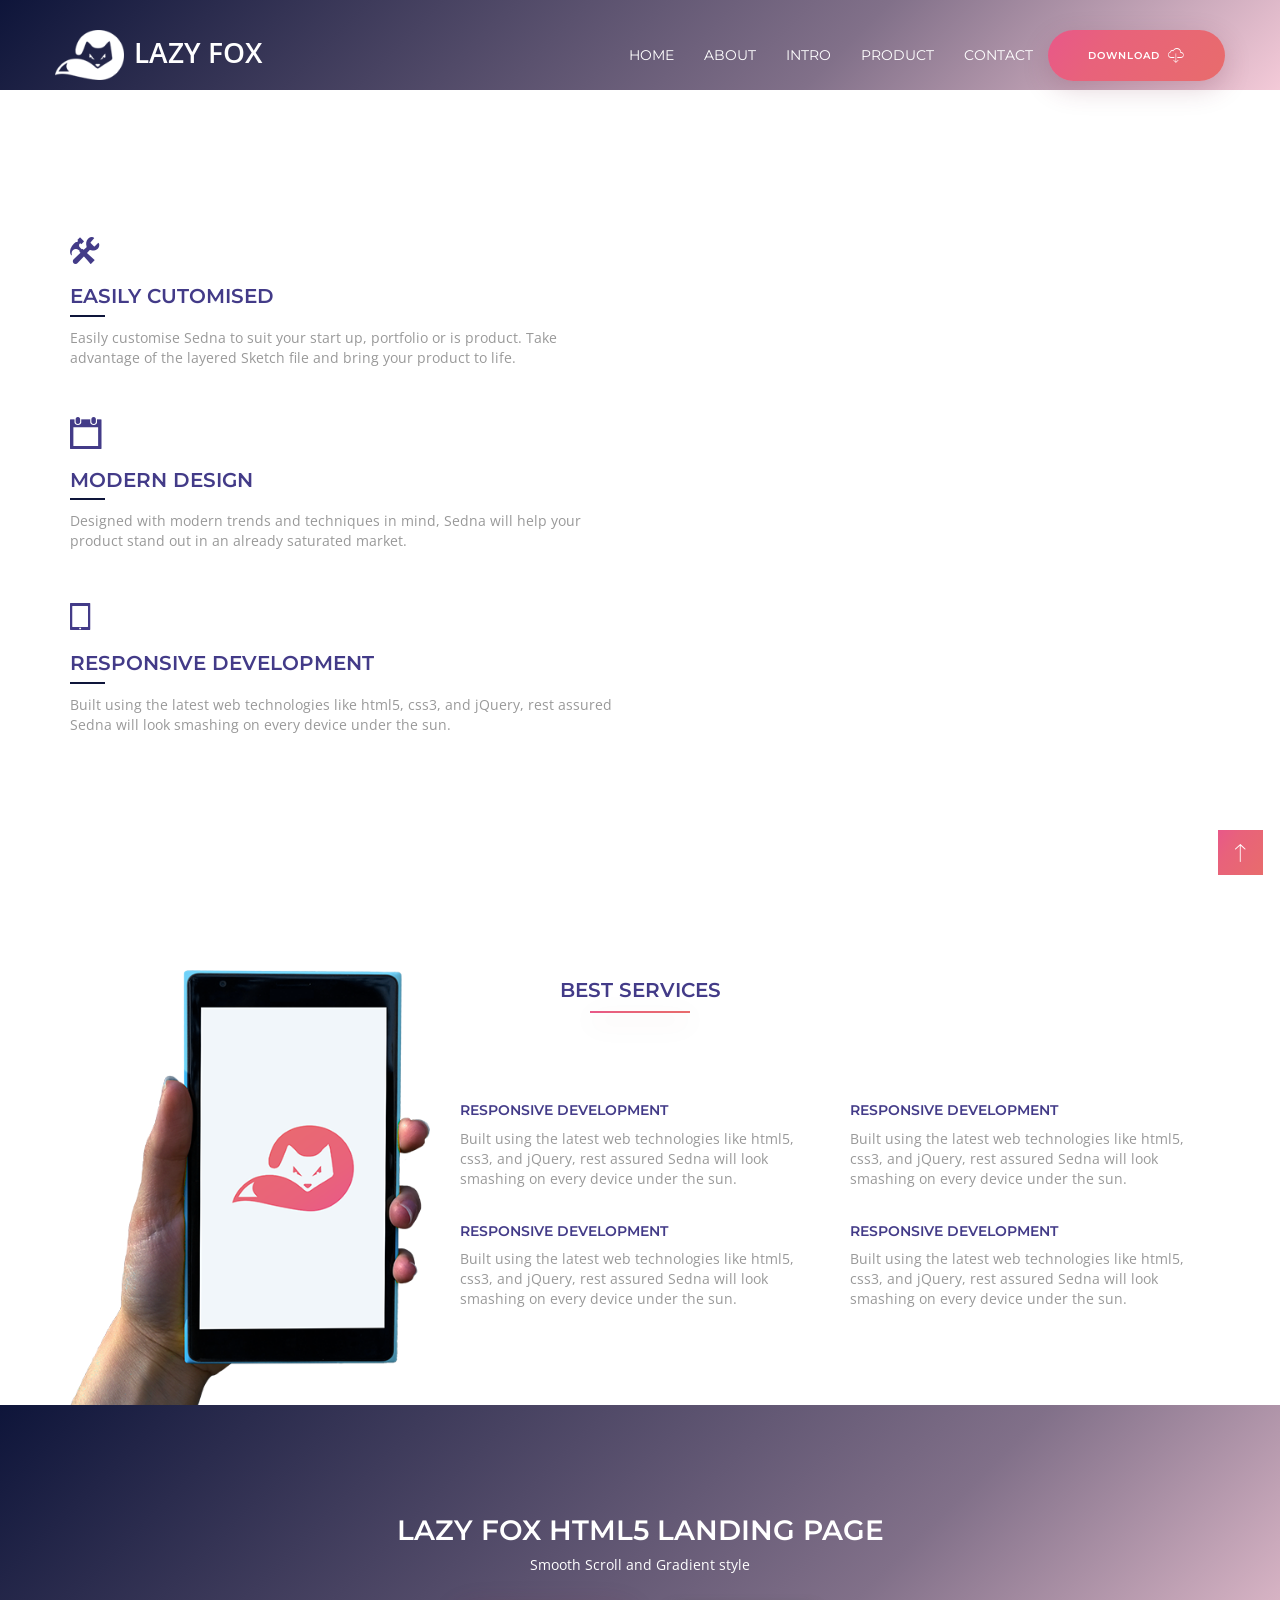
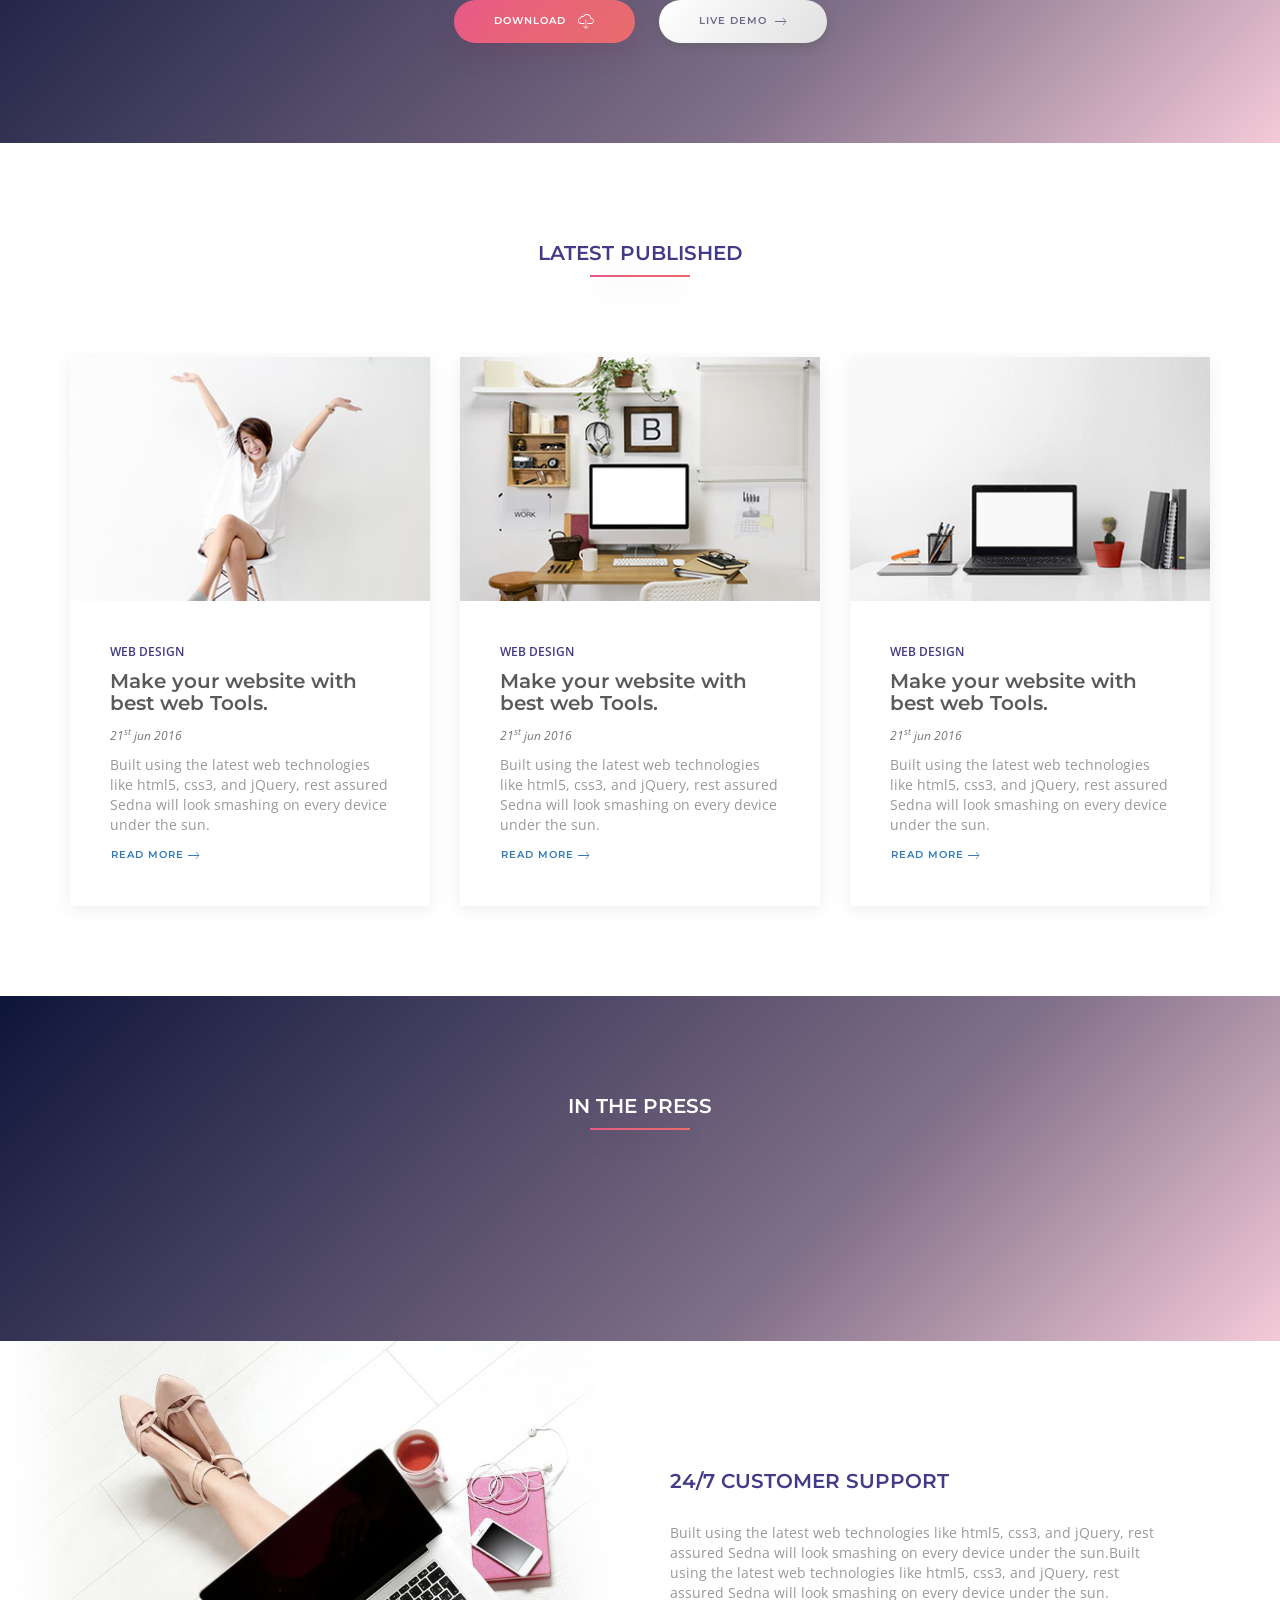
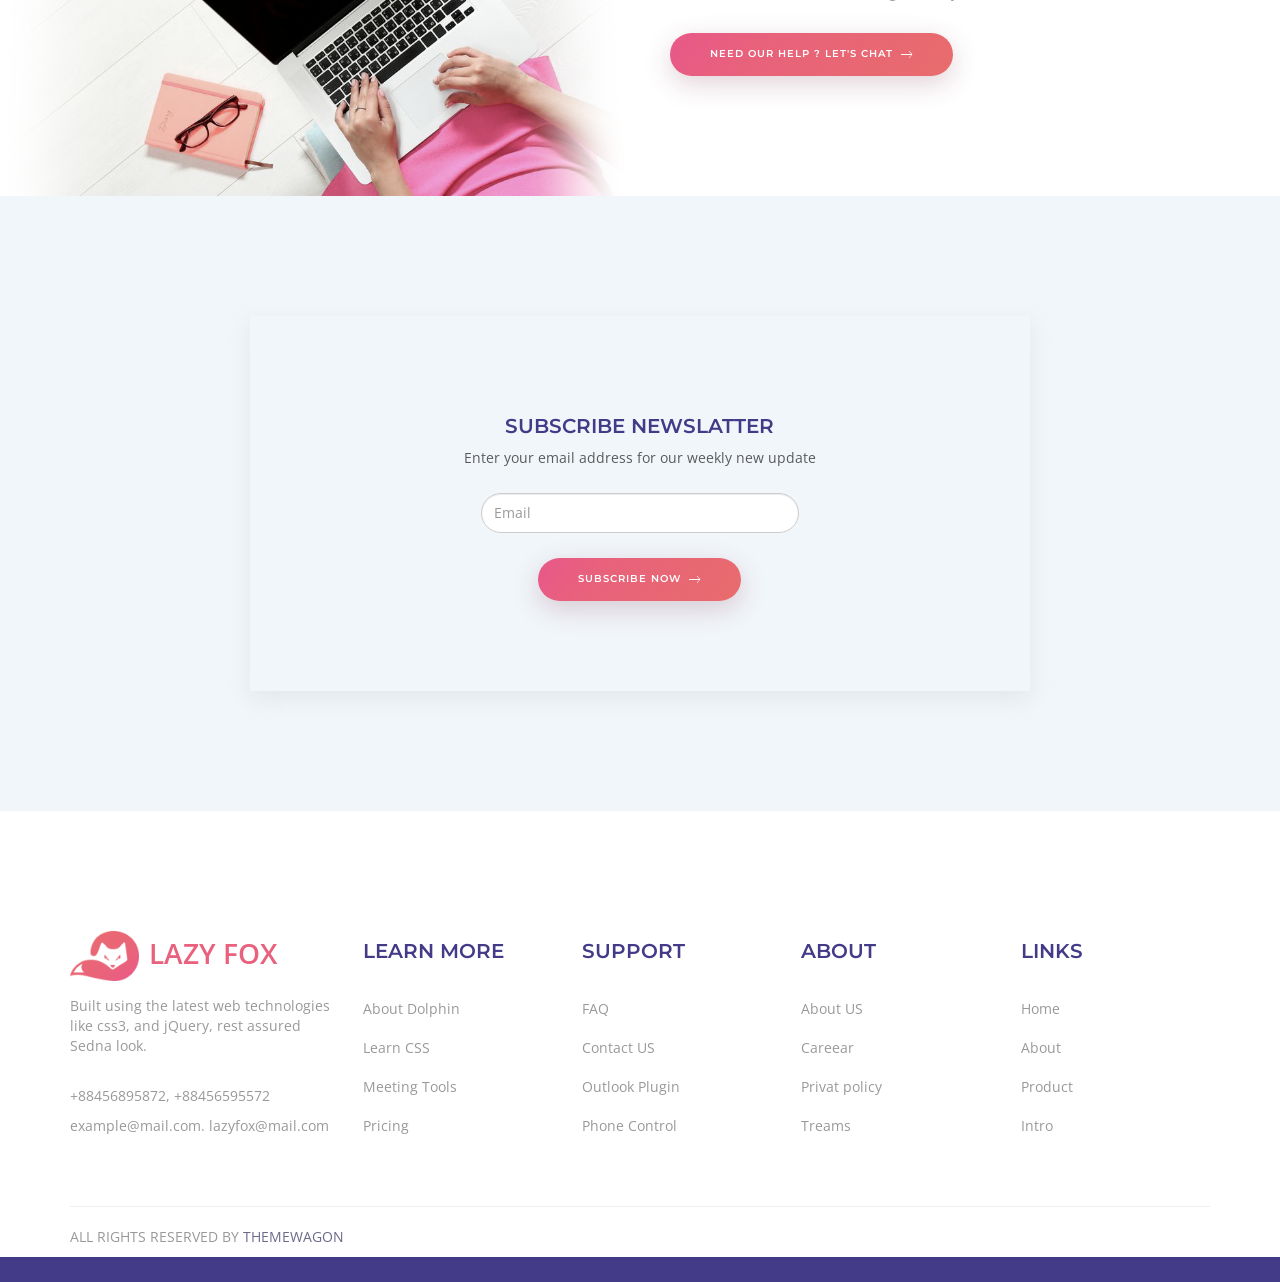
==== index.html @ 84a1b3c7 "Portfolio template updated" ====
<!DOCTYPE html>
<html lang="en">
  <head>
    <!-- Required meta tags always come first -->
    <meta charset="utf-8">
    <meta name="viewport" content="width=device-width, initial-scale=1, shrink-to-fit=no">
    <meta http-equiv="x-ua-compatible" content="ie=edge">

    <!-- Bootstrap CSS -->
    <link rel="stylesheet" href="css/bootstrap.min.css">
    <link href="https://fonts.googleapis.com/css?family=Montserrat:400,700" rel="stylesheet">
    <link href="https://fonts.googleapis.com/css?family=Open+Sans:400,600,700" rel="stylesheet">
    <link rel="stylesheet" href="css/ionicons.min.css">
    <link rel="stylesheet" href="css/owl.carousel.css">
    <link rel="stylesheet" href="css/owl.theme.css">
    <link rel="stylesheet" href="css/style.css">
  </head>
  <body>
    <header id="home" class="gradient-violat">
      <nav class="navbar navbar-default navbar-fixed-top">
        <div class="container">
        <!-- Brand and toggle get grouped for better mobile display -->
          <div class="navbar-header">
            <button type="button" class="navbar-toggle collapsed" data-toggle="collapse" data-target="#bs-example-navbar-collapse-1" aria-expanded="false">
              <span class="sr-only">Toggle navigation</span>
              <span class="icon-bar"></span>
              <span class="icon-bar"></span>
              <span class="icon-bar"></span>
            </button>
            <a class="navbar-brand" href="#"><span class="logo-wraper logo-white">
                <img src="images/Logo.png" alt="">lazy fox
              </span></a>
          </div>

          <!-- Collect the nav links, forms, and other content for toggling -->
          <div class="collapse navbar-collapse" id="bs-example-navbar-collapse-1">
            <ul class="nav navbar-nav  navbar-right">
              <li class="active"><a href="#home">Home <span class="sr-only">(current)</span></a></li>
              <li><a href="#blog-card">About</a></li>
              <li><a href="#introduction">Intro</a></li>
              <li><a href="#feature">Product</a></li>
              <li><a href="#newsletter">Contact</a></li>
              <li><a href="#" class="btn btn-orange border-none btn-rounded-corner btn-navbar">Download<span class="icon-on-button"><i class="ion-ios-cloud-download-outline"></i></span></a></li>
            </ul>
          </div><!-- /.navbar-collapse -->
          <hr class="navbar-divider">
        </div><!-- /.container-fluid -->
      </nav>
    </header>
    <section id="introduction" class="gradient-violat padding-top-90 home-slider">
      <div id="home-slider" class="owl-carousel">
        <div>
          <div class="sliding-card-with-bottom-image text-center padding-top-90">
            <h2 class="cta-heading text-white">Lazy Fox HTML5 Landing page</h2>
            <p class="text-white slider-para">Awesome Stylish Template Powered By THEMEWAGON</p>
            <div class="cta-btn-group">
              <a class="btn btn-orange border-none btn-rounded-corner" href="#">Download <span class="icon-on-button"><i class="ion-ios-cloud-download-outline"></i></span></a>
              <a class="btn-video text-white" href="#"><span class="icon-rounded bordered-ios"><i class="ion-ios-play-outline"></i></span>watch tutorial</a>
            </div>
            <div class="image-container text-center sm-display-none">
              <img class="img-responsive" src="images/mockuo2.png" alt="">
            </div>
          </div>
        </div>
        
        <div>
          <div class="container">
            <div class="row">
              <div class="image-right-slide-bg clearfix" style="background-image:url(images/mockuo.png)">
                <div class="col-md-12">
                  <h2 class="cta-heading text-white">Lazy Fox HTML5 Landing page</h2>
                  <p class="text-white slider-para">Smooth Scroll and Gradient style</p>
                  <div class="cta-btn-group">
                    <a class="btn btn-orange border-none btn-rounded-corner" href="#">Download <span class="icon-on-button"><i class="ion-ios-cloud-download-outline"></i></span></a>
                    <a class="btn btn-white border-none btn-rounded-corner" href="#">Live demo<span class="icon-on-button"><i class="ion-ios-arrow-thin-right"></i></span></a>
                  </div>
                </div>
              </div>
            </div>
          </div>
        </div>
      </div>
    </section>
    <section id="feature" class="padding-top-bottom-120 bg-image-fit-50" style="background:url(images/1_back.png)">
      <div class="container">
        <div class="row">
          <div class="col-md-6">
            <div class="feature-wiget">
              <div class="icon-wraper">
                <i class="ion-settings"></i>
              </div>
              <div class="content">
                <h4 class="bottom-line">Easily Cutomised</h4>
                <p>Easily customise Sedna to suit your start up, portfolio or is product. Take advantage of the layered Sketch file and bring your product to life.</p>
              </div>
            </div>
            <div class="feature-wiget">
              <div class="icon-wraper">
                <i class="ion-calendar"></i>
              </div>
              <div class="content">
                <h4 class="bottom-line">MODERN DESIGN</h4>
                <p>Designed with modern trends and techniques in mind, Sedna will help your product stand out in an already saturated market.</p>
              </div>
            </div>
            <div class="feature-wiget">
              <div class="icon-wraper">
                <i class="ion-ipad"></i>
              </div>
              <div class="content">
                <h4 class="bottom-line">RESPONSIVE DEVELOPMENT</h4>
                <p>Built using the latest web technologies like html5, css3, and jQuery, rest assured Sedna will look smashing on every device under the sun.</p>
              </div>
            </div>
          </div>
        </div>
      </div>
    </section>
    <section id="services" class="padding-top-90">
      <div class="container">
        <div class="row">
          <div class="col-md-4">
            <img class="img-responsive sm-display-none" src="images/hand_phone.png" alt="">
          </div>
          <div class="col-md-8">
            <div class="row">
              <div class="col-md-6">
                <div class="heading-wraper text-center margin-bottom-80">
                  <h4>best services</h4>
                  <hr class="heading-devider gradient-orange">
                </div>
              </div>
            </div>
            <div class="row">
              <div class="col-md-6 col-sm-6">
                <h5 class="service-title">RESPONSIVE DEVELOPMENT</h5>
                <p class="services-content margin-bottom-25">Built using the latest web technologies like html5, css3, and jQuery, rest assured Sedna will look smashing on every device under the sun.</p>
              </div>
              <div class="col-md-6 col-sm-6">
                <h5 class="service-title">RESPONSIVE DEVELOPMENT</h5>
                <p class="services-content margin-bottom-25">Built using the latest web technologies like html5, css3, and jQuery, rest assured Sedna will look smashing on every device under the sun.</p>
              </div>
            </div>
            <div class="row">
              <div class="col-md-6 col-sm-6">
                <h5 class="service-title">RESPONSIVE DEVELOPMENT</h5>
                <p class="services-content margin-bottom-25">Built using the latest web technologies like html5, css3, and jQuery, rest assured Sedna will look smashing on every device under the sun.</p>
              </div>
              <div class="col-md-6 col-sm-6">
                <h5 class="service-title">RESPONSIVE DEVELOPMENT</h5>
                <p class="services-content margin-bottom-25">Built using the latest web technologies like html5, css3, and jQuery, rest assured Sedna will look smashing on every device under the sun.</p>
              </div>
            </div>
          </div>
        </div>
      </div>
    </section>
    <section id="cta" class="gradient-violat cta padding-top-bottom-90">
      <div class="container">
        <div class="row">
          <div class="col-md-12 text-center">
            <h3 class="cta-heading text-white">Lazy Fox HTML5 Landing page</h3>
            <p class="text-white">Smooth Scroll and Gradient style</p>
            <div class="cta-btn-group">
              <a class="btn btn-orange border-none btn-rounded-corner" href="#">Download <span class="icon-on-button"><i class="ion-ios-cloud-download-outline"></i></span></a>
              <a class="btn btn-white gradient-white border-none btn-rounded-corner" href="#">Live demo<span class="icon-on-button"><i class="ion-ios-arrow-thin-right"></i></span></a>
            </div>
          </div>
        </div>
      </div>
    </section>
    <section id="blog-card" class="padding-top-bottom-90">
      <div class="container">
        <div class="heading-wraper text-center margin-bottom-80">
          <h4>latest published</h4>
          <hr class="heading-devider gradient-orange">
        </div>
        <div class="row">
          <div class="col-md-4">
            <div class="card">
              <img class="card-img-top img-responsive max-width-100" src="images/b1.png" alt="Card image cap">
              <div class="card-block">
                <p class="card-text"><small class="text-muted blog-category">web design</small></p>
                <h4 class="card-title">Make your website with best web Tools.</h4>
                <p class="card-text"><small class="text-muted italic">21<sup>st</sup> jun 2016</small></p>
                <p class="card-text">Built using the latest web technologies like html5, css3, and jQuery, rest assured Sedna will look smashing on every device under the sun.</p>
                <a href="" class="btn btn-link">read more <span><i class="ion-ios-arrow-thin-right"></i></span> </a>
              </div>
            </div>
          </div>
          <div class="col-md-4">
            <div class="card">
              <img class="card-img-top img-responsive max-width-100" src="images/b2.png" alt="Card image cap">
              <div class="card-block">
                <p class="card-text"><small class="text-muted blog-category">web design</small></p>
                <h4 class="card-title">Make your website with best web Tools.</h4>
                <p class="card-text"><small class="text-muted italic">21<sup>st</sup> jun 2016</small></p>
                <p class="card-text">Built using the latest web technologies like html5, css3, and jQuery, rest assured Sedna will look smashing on every device under the sun.</p>
                <a href="" class="btn btn-link">read more <span><i class="ion-ios-arrow-thin-right"></i></span> </a>
              </div>
            </div>
          </div>
          <div class="col-md-4">
            <div class="card">
              <img class="card-img-top img-responsive max-width-100" src="images/b3.png" alt="Card image cap">
              <div class="card-block">
                <p class="card-text"><small class="text-muted blog-category">web design</small></p>
                <h4 class="card-title">Make your website with best web Tools.</h4>
                <p class="card-text"><small class="text-muted italic">21<sup>st</sup> jun 2016</small></p>
                <p class="card-text">Built using the latest web technologies like html5, css3, and jQuery, rest assured Sedna will look smashing on every device under the sun.</p>
                <a href="" class="btn btn-link">read more <span><i class="ion-ios-arrow-thin-right"></i></span> </a>
              </div>
            </div>
          </div>

        </div>
      </div>
    </section> 
    <section id="testimonial" class="testimonial-section padding-top-bottom-90 gradient-violat">
      <div class="container">
        <div class="heading-wraper text-center">
          <h4 class="text-white">in the press</h4>
          <hr class="heading-devider gradient-orange">
        </div>
        <div class="row">
          <div class="col-md-8 col-md-offset-2">
            <div id="testimonial-carousel" class="owl-carousel">
              <div>
                <div class="testimonial-container">
                  <div class="client-details text-center">
                    <img src="images/t-1.png" alt="">
                    <h5 class="client-name">Arix Wonder</h5>
                    <p class="client-designation">CEO Of LVATO</p>
                    <ul class="social-list">
                      <li><a href=""><i class="ion-social-linkedin"></i></a></li>
                      <li><a href=""><i class="ion-social-pinterest"></i></a></li>
                      <li><a href=""><i class="ion-social-googleplus"></i></a></li>
                    </ul>
                  </div>
                  <div class="testimonial-content">
                    <p><i class="ion-quote"></i></p>
                    <p class="testimonial-speech">Built using the latest web technologies like html5, css3, and jQuery, rest assured Sedna will look smashing on every device under the sun.Built using the latest web technologies like html5, css3, and jQuery.</p>
                  </div>
                </div>
              </div>
              <div>
                <div class="testimonial-container">
                  <div class="client-details text-center">
                    <img src="images/t-1.png" alt="">
                    <h5 class="client-name">Arix Wonder</h5>
                    <p class="client-designation">CEO Of LVATO</p>
                    <ul class="social-list">
                      <li><a href=""><i class="ion-social-linkedin"></i></a></li>
                      <li><a href=""><i class="ion-social-pinterest"></i></a></li>
                      <li><a href=""><i class="ion-social-googleplus"></i></a></li>
                    </ul>
                  </div>
                  <div class="testimonial-content">
                    <p><i class="ion-quote"></i></p>
                    <p class="testimonial-speech">Built using the latest web technologies like html5, css3, and jQuery, rest assured Sedna will look smashing on every device under the sun.Built using the latest web technologies like html5, css3, and jQuery.</p>
                  </div>
                </div>
              </div>
              <div>
                <div class="testimonial-container">
                  <div class="client-details text-center">
                    <img src="images/t-1.png" alt="">
                    <h5 class="client-name">Arix Wonder</h5>
                    <p class="client-designation">CEO Of LVATO</p>
                    <ul class="social-list">
                      <li><a href=""><i class="ion-social-linkedin"></i></a></li>
                      <li><a href=""><i class="ion-social-pinterest"></i></a></li>
                      <li><a href=""><i class="ion-social-googleplus"></i></a></li>
                    </ul>
                  </div>
                  <div class="testimonial-content">
                    <p><i class="ion-quote"></i></p>
                    <p class="testimonial-speech">Built using the latest web technologies like html5, css3, and jQuery, rest assured Sedna will look smashing on every device under the sun.Built using the latest web technologies like html5, css3, and jQuery.</p>
                  </div>
                </div>
              </div>
            </div>              
          </div>
        </div>
      </div>
    </section>
    <section id="customer-support" class="overflow-x-hidden">
      <div class="row">
        <div class="col-md-6">
          <div class="image-wraper">
            <img class="img-responsive" src="images/support.png" alt="">
          </div>
        </div>
        <div class="col-md-5">
          <div class="customer-support-content padding-top-bottom-120 sm-padding-top-bottom-50-75">
            <h4>24/7 Customer Support</h4>
            <p class="margin-top-bottom-30">Built using the latest web technologies like html5, css3, and jQuery, rest assured Sedna will look smashing on every device under the sun.Built using the latest web technologies like html5, css3, and jQuery, rest assured Sedna will look smashing on every device under the sun.</p>
            <a class="btn btn-orange border-none btn-rounded-corner" href="#">need our help ? let's chat<span class="icon-on-button"><i class="ion-ios-arrow-thin-right"></i></span></a>
          </div>
        </div>
      </div>
    </section>
    <section id="newsletter" class="padding-top-bottom-120 newsletter">
      <div class="container">
        <div class="row">
          <div class="col-md-8 sunscription-wraper-outer col-md-offset-2 bg-fit" style="background:url(images/newsletter.png)">
            <div class="row">
              <div class="col-md-8 col-md-offset-2 padding-top-bottom-90">
                <div class="subscription-wraper text-center">
                  <h4 class="text-upper">Subscribe newslatter</h4>
                  <p>Enter your email address for our weekly new update</p>
                  <form class="subscription-form">
                    <div class="form-group">
                      <input type="email" class="form-control" id="exampleInputEmail1" placeholder="Email">
                    </div>
                    <a class="btn btn-orange border-none btn-rounded-corner" href="#">Subscribe  now<span class="icon-on-button"><i class="ion-ios-arrow-thin-right"></i></span></a>
                  </form>
                </div>
              </div>
            </div>
          </div>
        </div>
      </div>
    </section>
    <footer class="padding-top-120">
      <div class="container">
        <div class="row">
          <div class="col-md-3">
            <div class="footer-left-content">
              <div class="logo-colored">
                <img src="images/Logo_color.png" alt="">lazy fox
              </div>
              <div class="content">
                <p class="margin-bottom-30 margin-top-30">Built using the latest web technologies like css3, and jQuery, rest assured Sedna look.</p>
                <p>+88456895872, +88456595572</p>
                <p>example@mail.com. lazyfox@mail.com</p>
              </div>
            </div>
          </div>
          <div class="col-md-9">
            <div class="row">
              <div class="col-md-3 col-sm-6">
                <div class="footer-list-wiget">
                  <h4>learn more</h4>
                  <div class="list-group">
                    <a href="#" class="list-group-item">About Dolphin</a>
                    <a href="#" class="list-group-item">Learn CSS</a>
                    <a href="#" class="list-group-item">Meeting Tools</a>
                    <a href="#" class="list-group-item">Pricing</a>
                  </div>
                </div>
              </div>
              <div class="col-md-3 col-sm-6">
                <div class="footer-list-wiget">
                  <h4>Support</h4>
                  <div class="list-group">
                    <a href="#" class="list-group-item">FAQ</a>
                    <a href="#" class="list-group-item">Contact US</a>
                    <a href="#" class="list-group-item">Outlook Plugin</a>
                    <a href="#" class="list-group-item">Phone Control</a>
                  </div>
                </div>
              </div>
              <div class="col-md-3 col-sm-6">
                <div class="footer-list-wiget">
                  <h4>About</h4>
                  <div class="list-group">
                    <a href="#" class="list-group-item">About US</a>
                    <a href="#" class="list-group-item">Careear</a>
                    <a href="#" class="list-group-item">Privat policy</a>
                    <a href="#" class="list-group-item">Treams</a>
                  </div>
                </div>
              </div>
              <div class="col-md-3 col-sm-6">
                <div class="footer-list-wiget">
                  <h4>Links</h4>
                  <div class="list-group">
                    <a href="#" class="list-group-item">Home</a>
                    <a href="#" class="list-group-item">About</a>
                    <a href="#" class="list-group-item">Product</a>
                    <a href="#" class="list-group-item">Intro</a>
                  </div>
                </div>
              </div>
              </div>
            </div>
          </div>
          <hr class="footer-divider">
          <div class="copyright-cta">
            <p class="text-uppercase">All rights Reserved By <a href="https://themewagon.com/"><span class="span text-violat ">Themewagon</span></a></p>
          </div>
        </div>
      </div>
      <div class="footer-end-line"></div>
    </footer>
    <div id="scroll-top-div" class="scroll-top-div">
      <div class="scroll-top-icon-container">
        <i class="ion-ios-arrow-thin-up"></i>
      </div>
    </div>
    <!-- jQuery first, then Tether, then Bootstrap JS. -->
    <script src="js/jquery.min.js"></script>
    <script src="js/bootstrap.min.js"></script>
    <script src="js/owl.carousel.min.js"></script>
    <script src="js/script.js"></script>
  </body>
</html>
---- css/style.css ----
/****************************************TYPOGRAPHY ***************************************************/
body{
	font-family: 'Open Sans', sans-serif;
	font-size: 14px;
	color: #999999;
}
h1,h2,h3,h4,h5,h6{
	font-family: 'Montserrat', sans-serif;
	color: #433b88;
	font-weight: 600;
	text-transform: uppercase;
}
h1{
	font-size: 3.998em;
}
h2{
	font-size: 2.827em;
}
h3{
	font-size: 1.999em;
}
h4{
	font-size: 1.414em;
}
p{
	font-size: 1em;
	color: #999999;

}

.btn{
	font-family: 'Montserrat', sans-serif;
	font-size: 0.707em;
	text-transform: uppercase;
	font-weight: 600;
	padding:12px 40px;
	box-shadow: 0px 4px 10px 0px rgba(91, 91, 91, 0.45);
	line-height: 1;
	transition: all .5s ease;
	letter-spacing: 1px;
}

.btn-link{
	padding:0;
	box-shadow: none;
}
.icon-on-button{
	margin-left: 8px;
}
.icon-on-button i{
	font-size: 18px;
	vertical-align: middle;
}
.navbar{
	background-color: transparent !important;
	border-color: transparent !important;
	border:0px;
	padding-top: 30px;
	transition: all .5s ease;
}
.navbar-brand{
	padding: 0;
}
.navbar-brand img{
	max-height: 50px;
}
.navbar-default .navbar-nav>li>a {
    font-family: 'Montserrat', sans-serif;
    color: #fff;
    text-transform: uppercase;
}
.navbar-default .navbar-nav>li>a, .navbar-default .navbar-nav>li>a:focus, .navbar-default .navbar-nav>li>a:hover {
    color: #fff;
    background-color: transparent;
}
.navbar-default .navbar-nav>li>a:hover{
	color: #e86c6c;
}
.navbar-nav>li>a.btn-navbar:hover{
	color: #fff;
}
.navbar-default .navbar-nav>.active>a, .navbar-default .navbar-nav>.active>a:focus, .navbar-default .navbar-nav>.active>a:hover {
    color: #fff;
    background-color: transparent;
}
.navbar-nav>li>a.btn-navbar{
	padding-left: 40px;
	padding-right: 40px;
}
.navbar-divider{
	width:100%;
	height: 1px;
	border:0px;
	background-color: rgba(255,255,255,0.1);
	transition: all .5s ease;
}
.colored-nav {
    padding-top: 15px;
    padding-bottom: 15px;
}
.colored-nav .navbar-divider{
	display: none;
}
.cta{
	color: #fff;
}
.cta-btn-group{
	margin-top: 15px;
}
.cta-btn-group .btn{
	margin: 10px;
}
.btn-orange.focus, .btn-orange:focus,.btn-orange.active, .btn-orange:active {
    color: #fff;
    background-color: #286090;
    border-color: #122b40;
}
.btn-white.focus, .btn-white:focus,.btn-white.active, .btn-white:active {
    color: #fff;
    background-color: #286090;
    border-color: #122b40;
}
.btn-violat.focus, .btn-violat:focus,.btn-violat.active, .btn-violat:active {
    color: #fff;
    background-color: #286090;
    border-color: #122b40;
}
/*******************************************HEADER***************************************************/
header{
	background-color: #b7b7b7;
	position: relative;
	display: block;
}
/*******************************************SLIDER HOME***************************************************/
.sliding-card-with-bottom-image .image-container img{
	position: relative;
    margin: 0 auto;
    padding-top: 90px;
}
.image-right-slide-bg{
	background-repeat: no-repeat !important;
    background-position-x: 100%!important;
    background-size: auto 100%!important;
    padding: 18rem 0;
}
.slider-para{
	font-size: 1.414em;
	font-family: 'Montserrat', sans-serif;
}
/*******************************************SLIDER***************************************************/
.slider-content-wraper{
	padding-top: 150px;
	padding-bottom: 150px;
	text-align: center;
	color: #fff;
}

/*******************************************FEATURE**************************************************/
/*.feature{
	position: relative;
	overflow:hidden;
}
.feature-right-image{
	position: absolute;
	width: 100%;
	height: 100%;
}*/
.feature-wiget{
	padding-top: 15px;
	padding-bottom: 15px;
}
.feature-wiget h4, .feature-wiget i{
	color: #433b88;
}
.feature-wiget i{
	font-size: 36px;
}
.feature-wiget h4{
	text-transform: uppercase;
}
.bottom-line{
	position: relative;
	margin-bottom: 20px;
}

.bottom-line:after{
	content: '';
	position: absolute;
	top: 100%;
	width: 35px;
	height: 2px;
	background-color: #0e153a;
	left: 0;
	margin-top: 7px;
	margin-bottom: 5px;
}
/*******************************************CARD*****************************************************/
.card{
	box-shadow: 0px 4px 15px 0px rgba(191, 195, 198, 0.29);
}
.card-title{
	color: #5a5a5a;
	text-transform: initial;
}
.card-block{
	padding:4rem;
}
/*******************************************TESTIMONIAL**********************************************/
.heading-wraper{
	margin-bottom: 120px;
}
.heading-wraper h3{
	color: #fff;
	text-transform: uppercase;
}
.heading-wraper .heading-devider{
	margin:0 auto;
	width: 100px;
	height: 2px;
	border:0px;
}
.testimonial-container{
	background-color: #fff;
	box-shadow: 0px 8px 21px 0px rgba(26, 31, 66, 0.29);
}
.testimonial-content{
	padding: 2rem 8rem;
    position: relative;
    top: -45px;
    color: #5a5a5a;
    font-weight: 600;
}
.testimonial-speech{
	font-size: 16px;
	text-align: center;
	font-family: 'Open Sans', sans-serif;
	color: #5a5a5a;
}
.testimonial-container .client-details{
	position: relative;
	top: -45px;
}
.testimonial-container .client-details img{
	border-radius: 50%;
	margin-bottom: 25px;
}
.client-designation{
	margin-bottom: 0px;
	font-size: 10px;
	text-transform: uppercase;
	color: #999999;
	font-family: 'Montserrat', sans-serif;
}
.client-name{
	margin-bottom: 0px;
	font-size: 16px;
	font-family: 'Montserrat', sans-serif;
	text-transform: capitalize;
	font-weight: 400;
}
ul.social-list{
	margin: 0;
	padding: 0;
	list-style-type: none;
}
ul.social-list li{
	margin: 0;
	padding: 0;
	display: inline-block;
}
ul.social-list li a{
	display: block;
    font-size: 2rem;
    padding: 0.2rem;
    color: #999999;
}
ul.social-list li a:hover, ul.social-list li a:focus{
	color: #0e153a;
}

.owl-wrapper-outer{
	padding-top: 60px;
	margin-top: -60px;
}
/*******************************************CUSTOMER SUPPORT*****************************************/
.customer-support-content{
	padding-left: 15px;
	padding-right: 15px;
}
/*******************************************SUBSCRIPTION*********************************************/
.sunscription-wraper-outer{
	box-shadow: 0px 8px 21px 0px rgba(191, 195, 198, 0.29);
}
.subscription-wraper h3{
	text-transform: uppercase;
	color: #433b88;
}
.subscription-wraper p{
	color: #5a5a5a;
}
.subscription-form .form-group{
	width: 65%;
	margin: 0 auto;
}
.subscription-form .form-control{
	border-radius: 50px;
	margin-bottom: 25px;
	margin-top: 25px;
	height: 40px;
}
.newsletter{
	background-color: #f1f6fa
}

/*******************************************FOOTER***************************************************/
.footer-list-wiget h4{
	color: #433b88;
	text-transform: uppercase;
}
.footer-list-wiget .list-group-item{
	border: 0px;
	background-color: transparent!important;
	padding-left: 0;
	font-family: 'Open Sans', sans-serif;
	color: #999999;
}
.footer-devider{
	background-color: rgb(235, 235, 235);
}
.footer-end-line{
	height: 25px;
	background-color: #433b88;
	width: 100%;
	margin: 0;
	padding: 0;

}
.logo-colored,.logo-white{
	display: inline-block;
    font-size: 28px;
    font-weight: 600;
    text-transform: uppercase;
}
.logo-colored img,.logo-white img{
	display: inline-block;
    text-transform: uppercase;
    max-height: 50px;
    margin-right: 10px;

}
.logo-white{
	color: #fff;
}
.logo-colored{
	color: #e8617d;
}
.footer-left-content{
	margin-bottom: 50px;
}
.footer-left-content .content{
	margin-top: 15px;
}
.footer-list-wiget .list-group{
	margin-top: 26px;
}
.padding-top-120{
	padding-top: 120px;
}
/*******************************************ELEMENT STYLES*******************************************/
.btn-orange,.btn-violat{
	color: #fff;
}
.btn-violat,.gradient-violat {
  background-image: -moz-linear-gradient( 135deg, rgb(244,202,216) 0%, rgb(129,112,137) 35%, rgb(14,21,58) 100%);
  background-image: -webkit-linear-gradient( 135deg, rgb(244,202,216) 0%, rgb(129,112,137) 35%, rgb(14,21,58) 100%);
  background-image: -ms-linear-gradient( 135deg, rgb(244,202,216) 0%, rgb(129,112,137) 35%, rgb(14,21,58) 100%);
}
.btn-orange,.gradient-orange {
  background-image: -webkit-linear-gradient(35deg, rgb(232,88,137) 0%, rgb(232,98,123) 32%, rgb(232,108,108) 100%);
  background-image: -o-linear-gradient(35deg, rgb(232,88,137) 0%, rgb(232,98,123) 32%, rgb(232,108,108) 100%);
  background-image: linear-gradient(125deg, rgb(232,88,137) 0%, rgb(232,98,123) 32%, rgb(232,108,108) 100%);
  box-shadow: 0px 8px 27px 0px rgba(116, 44, 69, 0.21);
}

.btn-white,.gradient-white{
	background-image:
    linear-gradient(125deg, #ffffff, #e1e1e1);
    color: #6b6a8b;
}
.border-none{
	border: 0px !important;
}
.btn-rounded-corner{
	border-radius: 50px;
}
.btn-video{
	display: inline-block;
	vertical-align: middle;
	white-space: nowrap;
	cursor: pointer;
    -webkit-user-select: none;
}
.text-center{
	text-align: center;
}
.img-responsive{
	max-width:100%;
}
.text-violat{
	color: #6b6a8b;
}
.padding-top-bottom-120{
	padding-top: 120px;
	padding-bottom: 120px;
}
.padding-top-bottom-90{
	padding-top: 90px;
	padding-bottom: 90px;
}
.bg-image{
	background-repeat: no-repeat !important;
    background-size: cover !important;
    background-position: center!important;
}
.margin-bottom-30{
	margin-bottom: 30px;
}
.margin-top-30{
	margin-top: 3  0px;
}
.overflow-x-hidden{
	overflow-x: hidden;
}
.text-white{
	color: #fff;
}
.bg-fit{
	background-repeat: no-repeat !important;
    background-size: cover !important;
    background-position: center !important;
}
.bg-image-fit-50{
	background-repeat: no-repeat !important;
    background-position-x: 100%!important;
    background-size: 50% 100% !important;
}
.btn-navbar{
	line-height: 1;
}
.btn-link i{
	font-size: 18px;
    vertical-align: middle;
}
.btn-video{
	text-transform: uppercase;
	transition: all .5s ease;
}
.btn-video:hover{
	text-decoration: none;
	color: #e86c6c;
}
.btn-video:hover .icon-rounded{
  border-color: #e86c6c;
  box-shadow: 0px 8px 27px 0px rgba(116, 44, 69, 0.21);
  color: #e86c6c;
}
.btn.gradient-orange:hover{
	background-color: #e86c6c!important;
	background-image: none!important;
}
.btn-orange.active, .btn-orange:active{
	color: #fff;
	background-image: -webkit-linear-gradient(35deg, rgb(232,88,137) 0%, rgb(232,98,123) 32%, rgb(232,108,108) 100%);
    background-image: -o-linear-gradient(35deg, rgb(232,88,137) 0%, rgb(232,98,123) 32%, rgb(232,108,108) 100%);
    background-image: linear-gradient(125deg, rgb(232,88,137) 0%, rgb(232,98,123) 32%, rgb(232,108,108) 100%);
    border:0px;
    border-color: transparent;
}
.btn-violat.active, .btn-violat:active{
	color: #fff;
	background-image: -moz-linear-gradient( 135deg, rgb(244,202,216) 0%, rgb(129,112,137) 35%, rgb(14,21,58) 100%);
    background-image: -webkit-linear-gradient( 135deg, rgb(244,202,216) 0%, rgb(129,112,137) 35%, rgb(14,21,58) 100%);
    background-image: -ms-linear-gradient( 135deg, rgb(244,202,216) 0%, rgb(129,112,137) 35%, rgb(14,21,58) 100%);
    border:0px;
    border-color: transparent;
}
.btn-violat:hover,.btn-white:hover{
	background-image: -webkit-linear-gradient(35deg, rgb(232,88,137) 0%, rgb(232,98,123) 32%, rgb(232,108,108) 100%);
    background-image: -o-linear-gradient(35deg, rgb(232,88,137) 0%, rgb(232,98,123) 32%, rgb(232,108,108) 100%);
    background-image: linear-gradient(125deg, rgb(232,88,137) 0%, rgb(232,98,123) 32%, rgb(232,108,108) 100%);
    border:0px;
    border-color: transparent;
}

.icon-rounded{
	width: 49px;
    height: 49px;
    display: inline-block;
    border-radius: 50%;
    background-color: #fff;
    vertical-align: middle;
    position: relative;
    margin-right: 5px;
    transition: all .5s ease;
}
.icon-rounded i{
	font-size: 3rem;
	line-height: 30px;
	height:30px;
	width: 30px;
	margin: auto;
	position: absolute;
	top: 0; left: 0; bottom: 0; right: 0;
	margin-left: 12px;
	transition: all .5s ease;

}
/*******************************************BACKGROUND-STYLES****************************************/
.bg-transparent{
	background-color: transparent;
}
.max-width-100{
	max-width: 100% !important;
}
.italic{
	font-style: italic;
}
.blog-category{
	text-transform: uppercase;
	color: #433b88 !important;
	font-weight: 600;
}
.margin-bottom-80{
	margin-bottom: 80px;
}
.margin-bottom-25{
	margin-bottom:25px;
}
.padding-top-90{
	padding-top: 90px;
}
.margin-top-bottom-30{
	margin-top: 30px;
	margin-bottom: 30px;
}
.bordered-ios{
	background-color: transparent;
	border-color: #fff;
	border:1px solid;
}

/*******************************************SCROLL TOP ICON*****************************************/
.display-none{
	display: none;
	transition: all .5s ease;
}
.scroll-top-div {
    position: fixed;
    width: 45px;
    height: 45px;
    top: calc(100vh - 70px);
    left: calc(100vw - 62px);
    cursor: pointer;
    transition: all .5s ease;
}
.scroll-top-icon-container{
	position: relative;
    display: table;
    width: 100%;
    height: 100%;
    background-image: -webkit-linear-gradient(35deg, rgb(232,88,137) 0%, rgb(232,98,123) 32%, rgb(232,108,108) 100%);
    background-image: -o-linear-gradient(35deg, rgb(232,88,137) 0%, rgb(232,98,123) 32%, rgb(232,108,108) 100%);
    background-image: linear-gradient(125deg, rgb(232,88,137) 0%, rgb(232,98,123) 32%, rgb(232,108,108) 100%);
    color: #fff;
}
.scroll-top-icon-container i{
	display: table-cell;
    vertical-align: middle;
    text-align: center;
    font-size: 28px;
}
/*******************************************OVERLAY*************************************************/
@media screen and (max-width: 768px) {
    .sm-padding-top-bottom-50-75 {
        padding-top: 50px;
        padding-bottom: 75px;
    }
    .testimonial-content{
    	padding:0.5rem 1rem;
    }
    .sm-display-none{
		display: none;
	}
	.image-right-slide-wraper .image-right-slide-content{
		text-align: center;
	}
	.image-right-slide-bg{
		background-image: none!important;
	}
	.image-right-slide-bg{
		padding:4rem 15px;
	}
	.home-slider h2{
		font-size: 1.999em;
	}
	.home-slider .slider-para{
		font-size: 1em;
	}
	.padding-top-bottom-120{
		padding-top: 75px;
		padding-bottom: 75px;
	}
	.padding-top-bottom-90{
		padding-top: 60px;
		padding-bottom: 60px;
	}
	.padding-top-120{
		padding-top: 75px;
	}
	.padding-top-90{
		padding-top: 60px;
	}
	.card-block{
		padding: 2rem;
	}
	.navbar{
	    background-image: -webkit-linear-gradient(305deg, rgb(232,88,137) 0%, rgb(232,98,123) 32%, rgb(232,108,108) 100%);
	    background-image: -o-linear-gradient(305deg, rgb(232,88,137) 0%, rgb(232,98,123) 32%, rgb(232,108,108) 100%);
	    background-image: linear-gradient(35deg, rgb(232,88,137) 0%, rgb(232,98,123) 32%, rgb(232,108,108) 100%);
	}
	.navbar-divider{
		display: none;
	}
	.navbar-toggle{
		margin-top: 2px;
	}
	.logo-colored img, .logo-white img{
		max-height: 40px;
	}
}
@media screen and (min-width: 769px){
	.image-right-slide-wraper{
		display: table;
		width: 100%;
	}
	.image-right-slide-wraper .image-right-slide-content{
		display: table-cell;
	    vertical-align: middle;
	    float: none;
	}
	.image-right-slide-wraper .image-container{
		float: none;
    	display: table-cell;
	}
}


/***************************************OWL CAROUSEL ******************************************************************/

.owl-theme .owl-controls .owl-page span{
	background: #fff;
}
.owl-theme .owl-controls .owl-buttons div{
	font-size: 45px;
	background-color: transparent;
	color: #fff;
}
.home-slider .owl-controls{
	position: absolute;
    width: 100%;
    top: calc(50% - 35px);
}
.home-slider .owl-buttons{
	position: relative;
}
.home-slider .owl-prev{
	position: absolute;
	left: 0;
}
.home-slider .owl-next{
	position: absolute;
	right: 0;
}
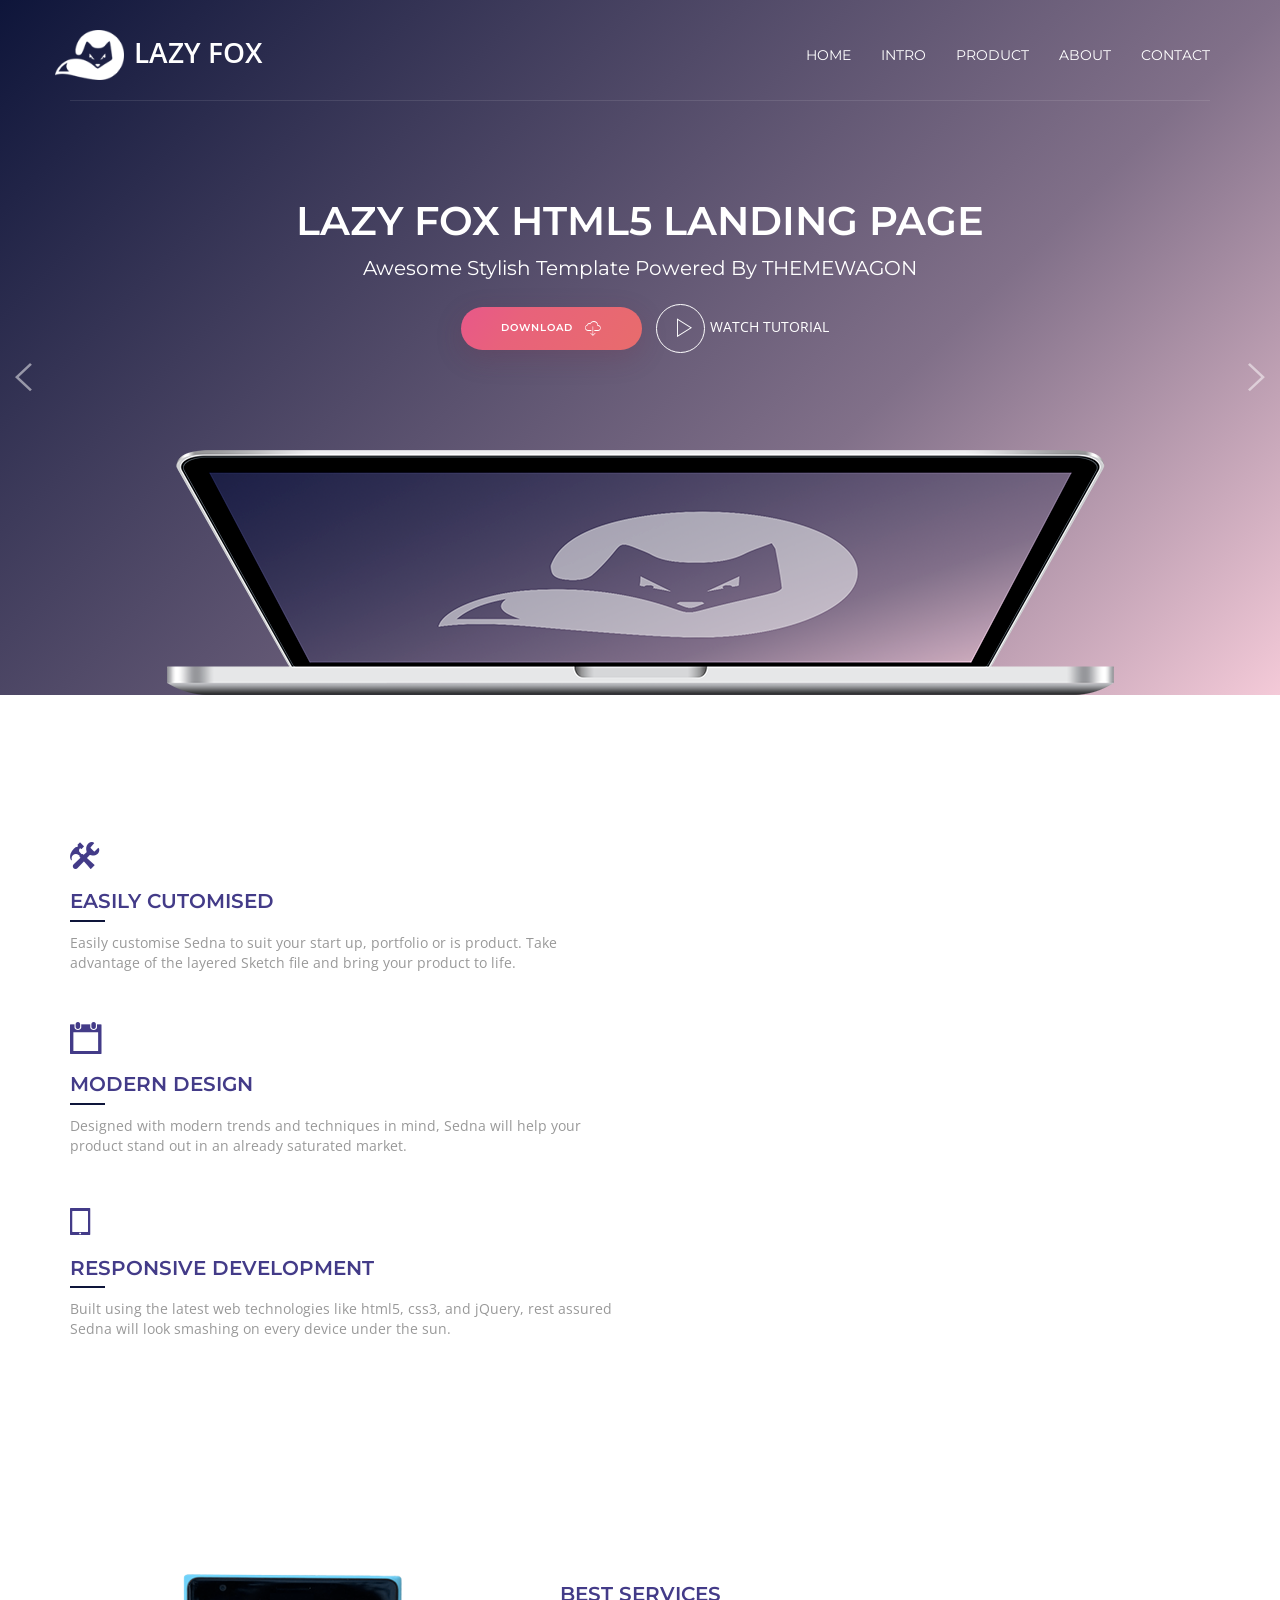
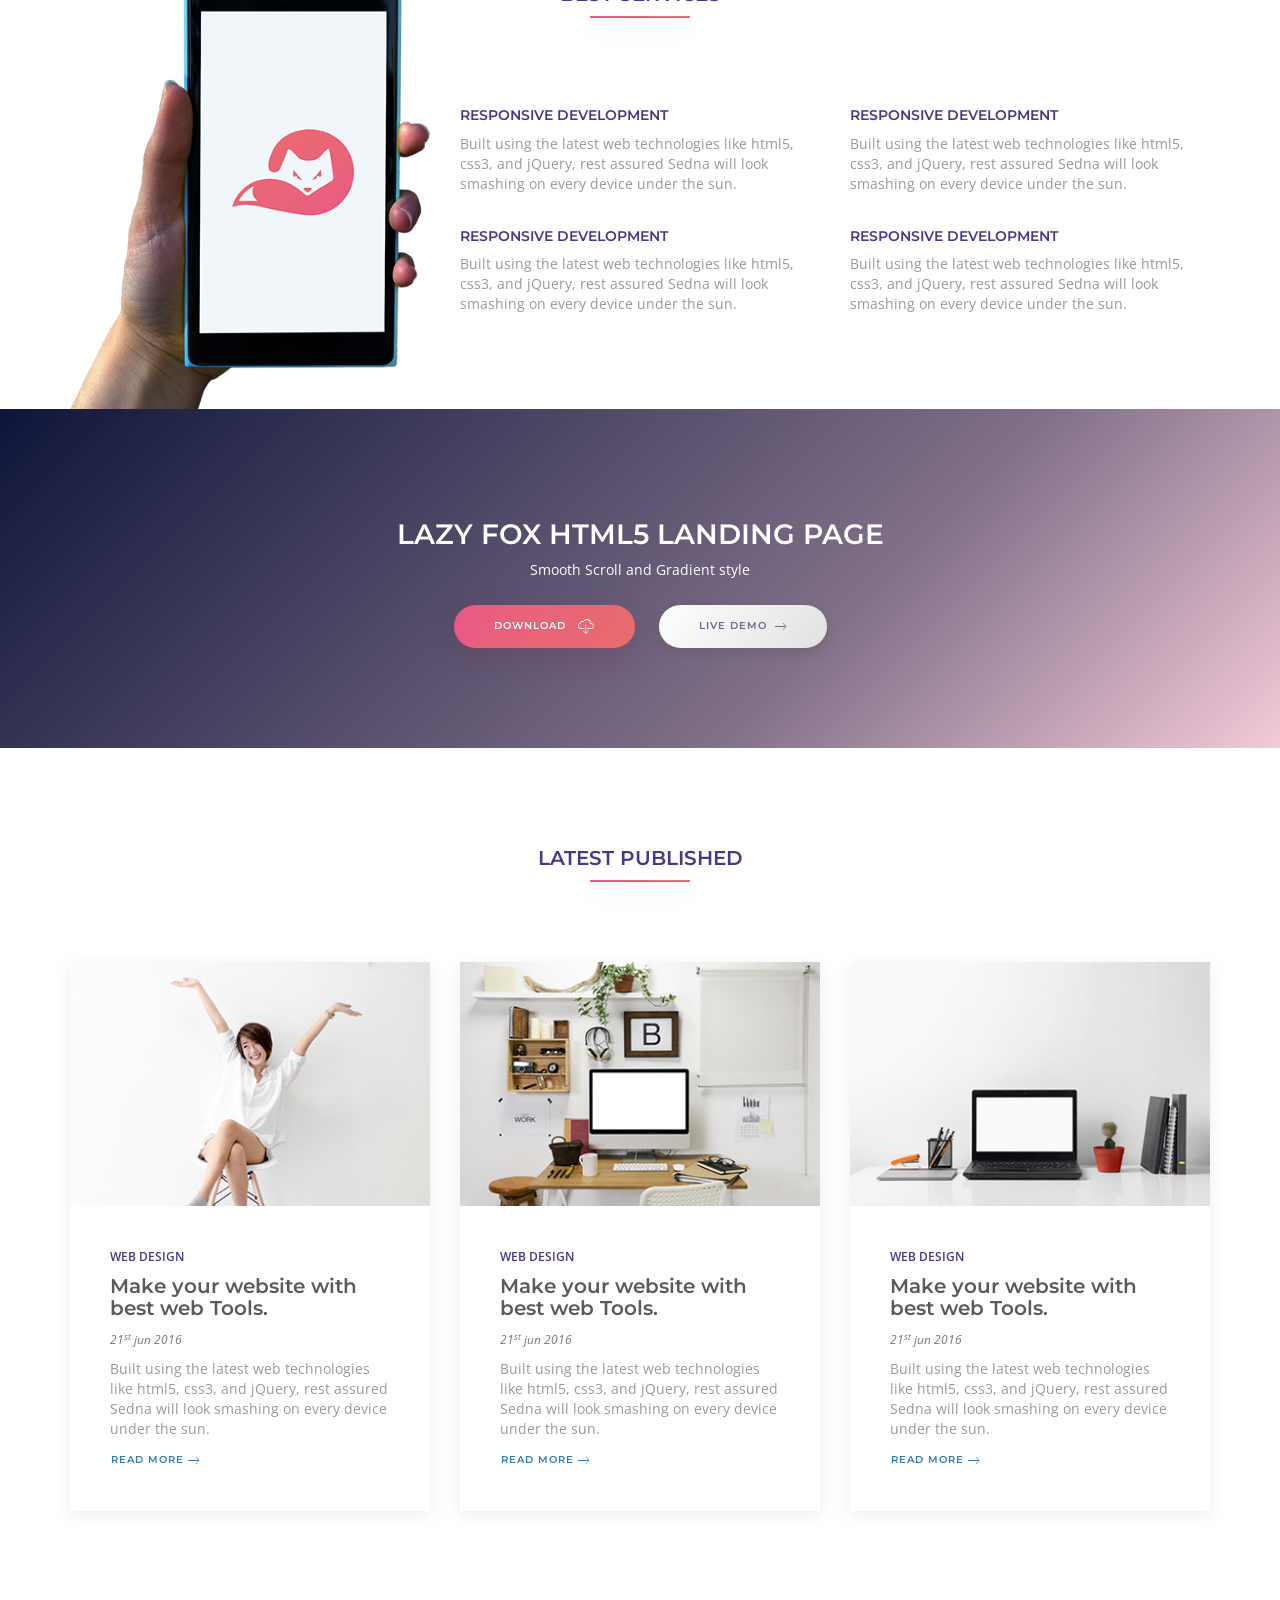
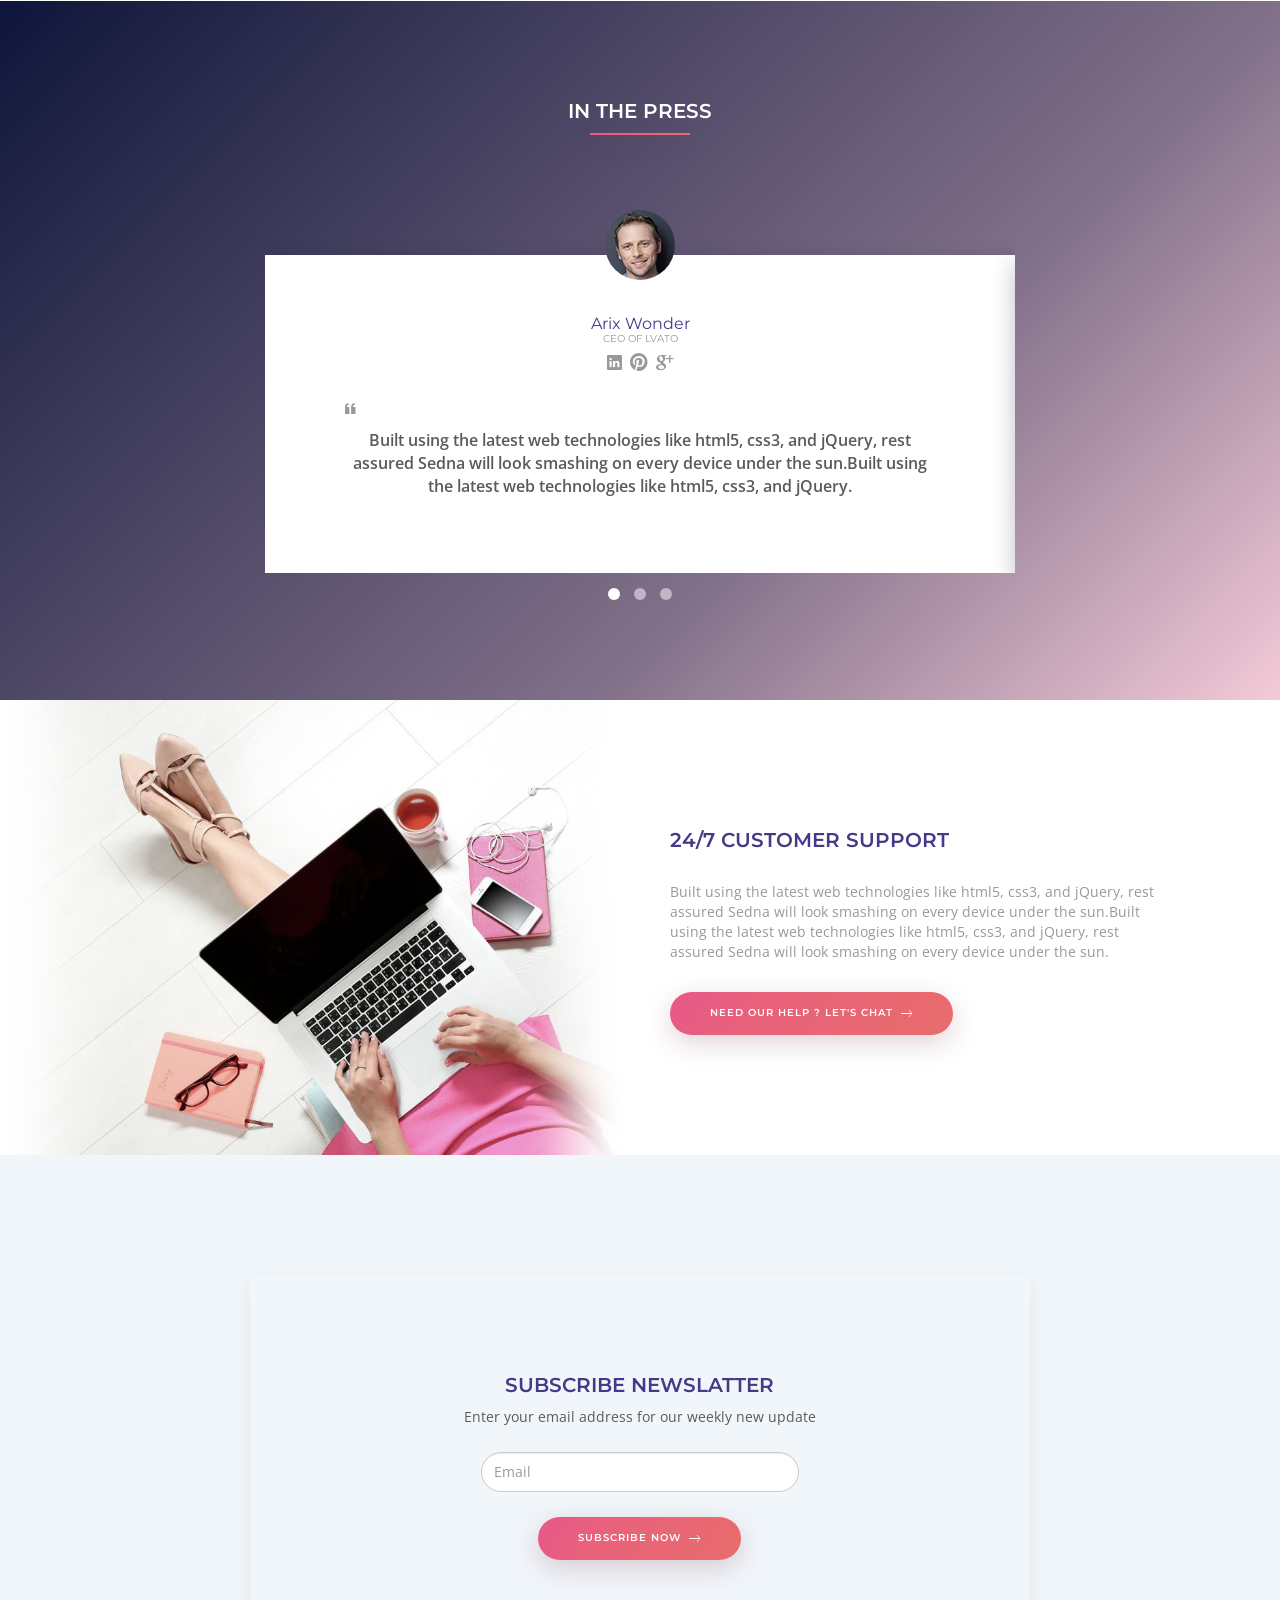
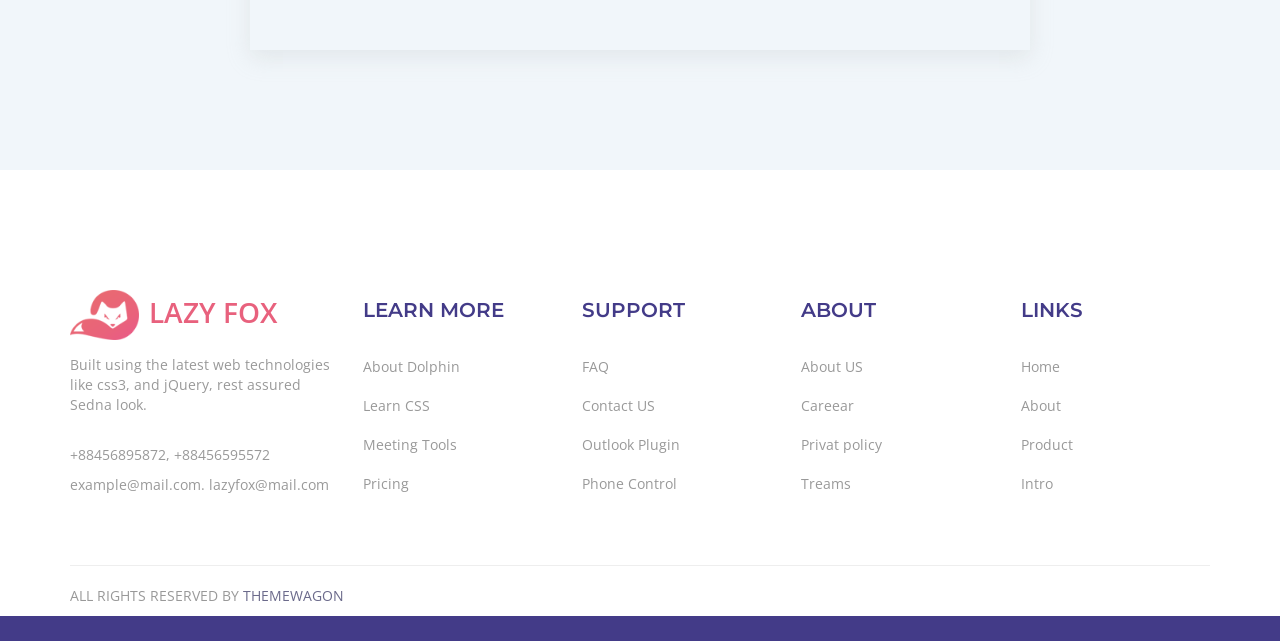
==== commit ad7dd007: "Update" ====
--- a/index.html
+++ b/index.html
@@ -5,6 +5,7 @@
     <meta charset="utf-8">
     <meta name="viewport" content="width=device-width, initial-scale=1, shrink-to-fit=no">
     <meta http-equiv="x-ua-compatible" content="ie=edge">
+    <title>Portfolio</title>
 
     <!-- Bootstrap CSS -->
     <link rel="stylesheet" href="css/bootstrap.min.css">
@@ -36,17 +37,18 @@
           <div class="collapse navbar-collapse" id="bs-example-navbar-collapse-1">
             <ul class="nav navbar-nav  navbar-right">
               <li class="active"><a href="#home">Home <span class="sr-only">(current)</span></a></li>
-              <li><a href="#blog-card">About</a></li>
               <li><a href="#introduction">Intro</a></li>
               <li><a href="#feature">Product</a></li>
+              <li><a href="#blog-card">About</a></li>
               <li><a href="#newsletter">Contact</a></li>
-              <li><a href="#" class="btn btn-orange border-none btn-rounded-corner btn-navbar">Download<span class="icon-on-button"><i class="ion-ios-cloud-download-outline"></i></span></a></li>
+              <!--<li><a href="#" class="btn btn-orange border-none btn-rounded-corner btn-navbar">Download<span class="icon-on-button"><i class="ion-ios-cloud-download-outline"></i></span></a></li>-->
             </ul>
           </div><!-- /.navbar-collapse -->
           <hr class="navbar-divider">
         </div><!-- /.container-fluid -->
       </nav>
     </header>
+
     <section id="introduction" class="gradient-violat padding-top-90 home-slider">
       <div id="home-slider" class="owl-carousel">
         <div>
@@ -81,6 +83,7 @@
         </div>
       </div>
     </section>
+
     <section id="feature" class="padding-top-bottom-120 bg-image-fit-50" style="background:url(images/1_back.png)">
       <div class="container">
         <div class="row">
@@ -116,6 +119,7 @@
         </div>
       </div>
     </section>
+
     <section id="services" class="padding-top-90">
       <div class="container">
         <div class="row">
@@ -155,6 +159,7 @@
         </div>
       </div>
     </section>
+
     <section id="cta" class="gradient-violat cta padding-top-bottom-90">
       <div class="container">
         <div class="row">
@@ -391,7 +396,6 @@
             <p class="text-uppercase">All rights Reserved By <a href="https://themewagon.com/"><span class="span text-violat ">Themewagon</span></a></p>
           </div>
         </div>
-      </div>
       <div class="footer-end-line"></div>
     </footer>
     <div id="scroll-top-div" class="scroll-top-div">
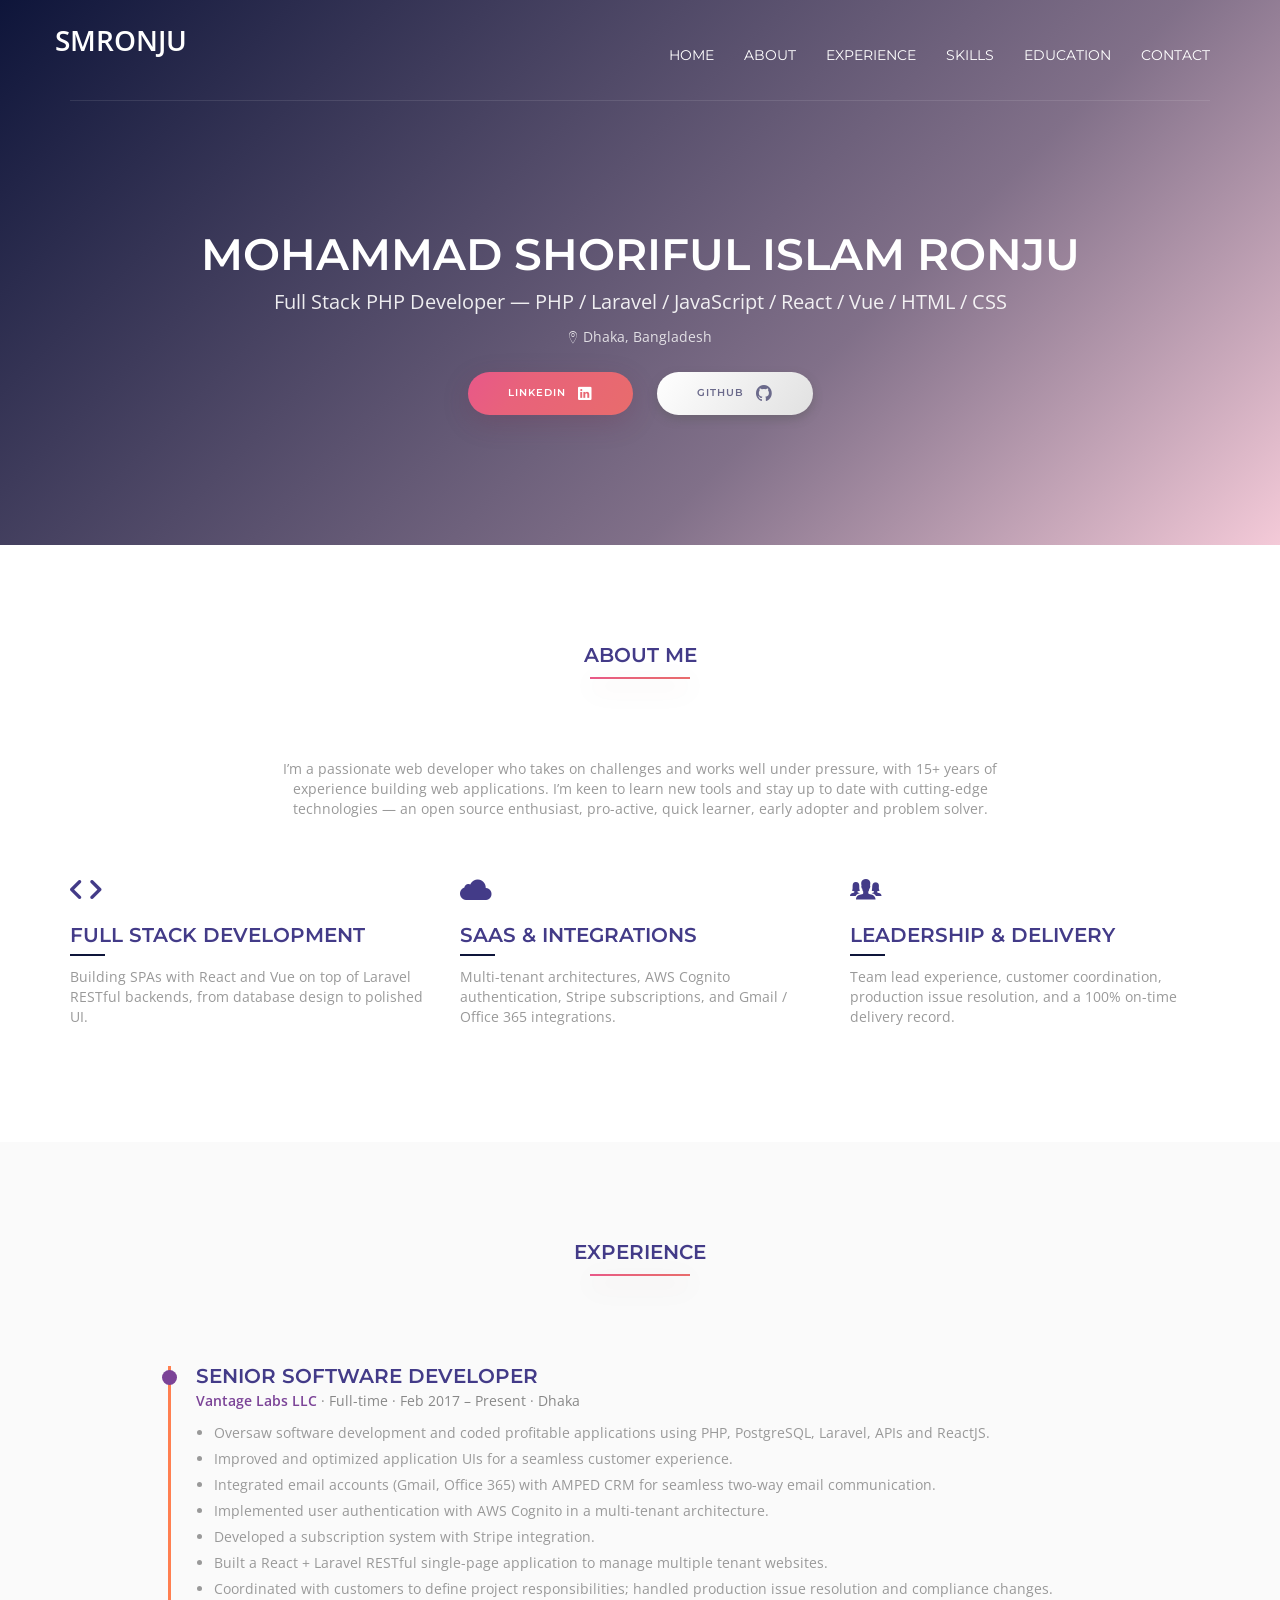
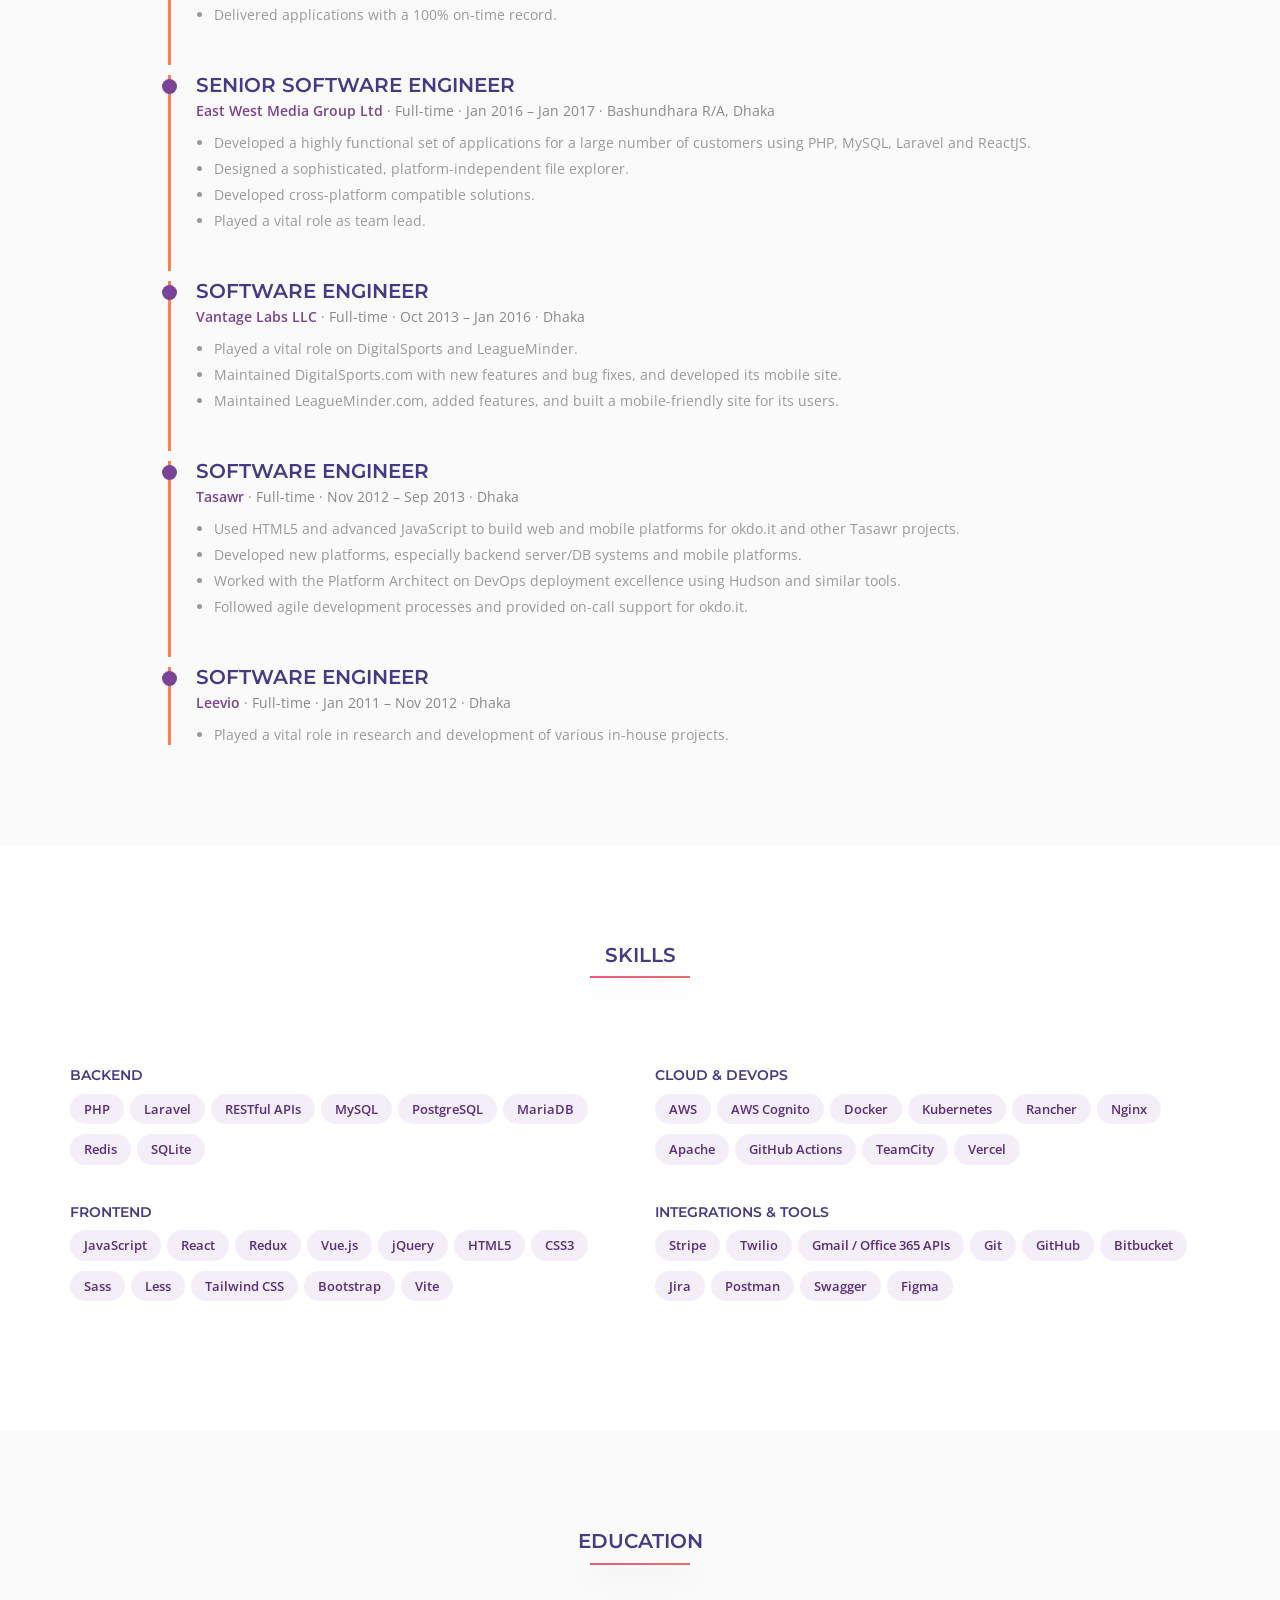
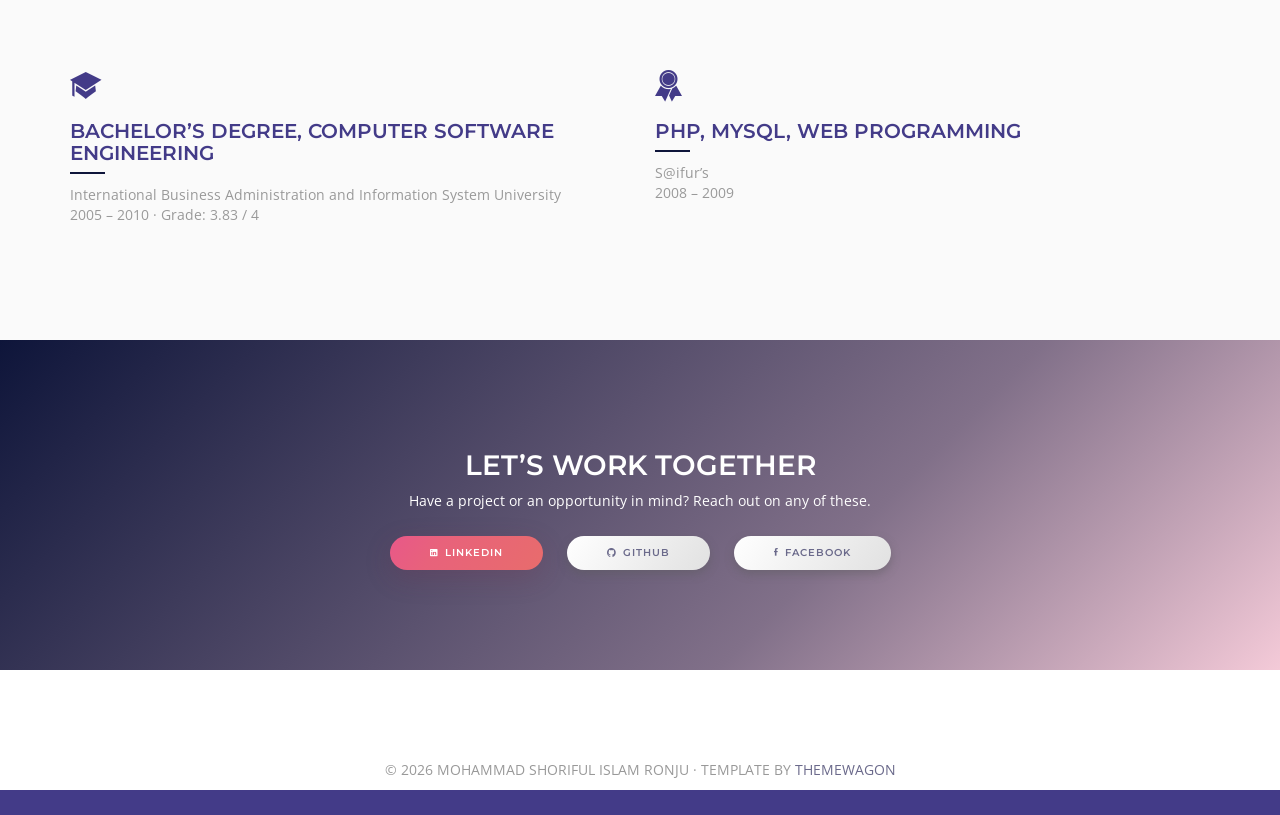
==== commit 4eb78676: "Update index.html and add ReadMe.md with personal details and tech stack" ====
--- a/index.html
+++ b/index.html
@@ -5,16 +5,33 @@
     <meta charset="utf-8">
     <meta name="viewport" content="width=device-width, initial-scale=1, shrink-to-fit=no">
     <meta http-equiv="x-ua-compatible" content="ie=edge">
-    <title>Portfolio</title>
+    <meta name="description" content="Mohammad Shoriful Islam Ronju — Full Stack PHP Developer (PHP, Laravel, JavaScript, React, Vue) based in Dhaka, Bangladesh.">
+    <title>Mohammad Shoriful Islam Ronju | Full Stack PHP Developer</title>
 
     <!-- Bootstrap CSS -->
     <link rel="stylesheet" href="css/bootstrap.min.css">
     <link href="https://fonts.googleapis.com/css?family=Montserrat:400,700" rel="stylesheet">
     <link href="https://fonts.googleapis.com/css?family=Open+Sans:400,600,700" rel="stylesheet">
     <link rel="stylesheet" href="css/ionicons.min.css">
-    <link rel="stylesheet" href="css/owl.carousel.css">
-    <link rel="stylesheet" href="css/owl.theme.css">
     <link rel="stylesheet" href="css/style.css">
+    <style>
+      .hero-name{font-size:44px;}
+      .hero-title{font-size:20px;opacity:.9;}
+      .hero-location{margin-top:10px;opacity:.8;}
+      .hero-location i{margin-right:6px;}
+      .experience-item{border-left:3px solid #ff7f50;padding:0 0 30px 25px;position:relative;}
+      .experience-item:before{content:"";position:absolute;left:-9px;top:4px;width:15px;height:15px;border-radius:50%;background:#7b4397;}
+      .experience-item:last-child{padding-bottom:0;}
+      .experience-item h4{margin-bottom:4px;}
+      .experience-meta{color:#888;margin-bottom:12px;}
+      .experience-meta .company{color:#7b4397;font-weight:600;}
+      .experience-item ul{padding-left:18px;}
+      .experience-item li{margin-bottom:6px;}
+      .skill-group{margin-bottom:30px;}
+      .skill-tag{display:inline-block;margin:0 6px 10px 0;padding:6px 14px;border-radius:20px;background:#f3eef8;color:#5a2d82;font-size:13px;font-weight:600;}
+      .contact-links a{display:inline-block;margin:0 10px 10px;}
+      .contact-links i{margin-right:6px;}
+    </style>
   </head>
   <body>
     <header id="home" class="gradient-violat">
@@ -28,20 +45,18 @@
               <span class="icon-bar"></span>
               <span class="icon-bar"></span>
             </button>
-            <a class="navbar-brand" href="#"><span class="logo-wraper logo-white">
-                <img src="images/Logo.png" alt="">lazy fox
-              </span></a>
+            <a class="navbar-brand" href="#home"><span class="logo-wraper logo-white">smronju</span></a>
           </div>
 
           <!-- Collect the nav links, forms, and other content for toggling -->
           <div class="collapse navbar-collapse" id="bs-example-navbar-collapse-1">
             <ul class="nav navbar-nav  navbar-right">
               <li class="active"><a href="#home">Home <span class="sr-only">(current)</span></a></li>
-              <li><a href="#introduction">Intro</a></li>
-              <li><a href="#feature">Product</a></li>
-              <li><a href="#blog-card">About</a></li>
-              <li><a href="#newsletter">Contact</a></li>
-              <!--<li><a href="#" class="btn btn-orange border-none btn-rounded-corner btn-navbar">Download<span class="icon-on-button"><i class="ion-ios-cloud-download-outline"></i></span></a></li>-->
+              <li><a href="#about">About</a></li>
+              <li><a href="#experience">Experience</a></li>
+              <li><a href="#skills">Skills</a></li>
+              <li><a href="#education">Education</a></li>
+              <li><a href="#contact">Contact</a></li>
             </ul>
           </div><!-- /.navbar-collapse -->
           <hr class="navbar-divider">
@@ -49,353 +64,210 @@
       </nav>
     </header>
 
-    <section id="introduction" class="gradient-violat padding-top-90 home-slider">
-      <div id="home-slider" class="owl-carousel">
-        <div>
-          <div class="sliding-card-with-bottom-image text-center padding-top-90">
-            <h2 class="cta-heading text-white">Lazy Fox HTML5 Landing page</h2>
-            <p class="text-white slider-para">Awesome Stylish Template Powered By THEMEWAGON</p>
+    <section id="introduction" class="gradient-violat padding-top-bottom-120">
+      <div class="container">
+        <div class="row">
+          <div class="col-md-12 text-center padding-top-90">
+            <h1 class="cta-heading text-white hero-name">Mohammad Shoriful Islam Ronju</h1>
+            <p class="text-white hero-title">Full Stack PHP Developer &mdash; PHP / Laravel / JavaScript / React / Vue / HTML / CSS</p>
+            <p class="text-white hero-location"><i class="ion-ios-location-outline"></i>Dhaka, Bangladesh</p>
             <div class="cta-btn-group">
-              <a class="btn btn-orange border-none btn-rounded-corner" href="#">Download <span class="icon-on-button"><i class="ion-ios-cloud-download-outline"></i></span></a>
-              <a class="btn-video text-white" href="#"><span class="icon-rounded bordered-ios"><i class="ion-ios-play-outline"></i></span>watch tutorial</a>
-            </div>
-            <div class="image-container text-center sm-display-none">
-              <img class="img-responsive" src="images/mockuo2.png" alt="">
-            </div>
-          </div>
-        </div>
-        
-        <div>
-          <div class="container">
-            <div class="row">
-              <div class="image-right-slide-bg clearfix" style="background-image:url(images/mockuo.png)">
-                <div class="col-md-12">
-                  <h2 class="cta-heading text-white">Lazy Fox HTML5 Landing page</h2>
-                  <p class="text-white slider-para">Smooth Scroll and Gradient style</p>
-                  <div class="cta-btn-group">
-                    <a class="btn btn-orange border-none btn-rounded-corner" href="#">Download <span class="icon-on-button"><i class="ion-ios-cloud-download-outline"></i></span></a>
-                    <a class="btn btn-white border-none btn-rounded-corner" href="#">Live demo<span class="icon-on-button"><i class="ion-ios-arrow-thin-right"></i></span></a>
-                  </div>
-                </div>
-              </div>
-            </div>
-          </div>
-        </div>
-      </div>
-    </section>
-
-    <section id="feature" class="padding-top-bottom-120 bg-image-fit-50" style="background:url(images/1_back.png)">
-      <div class="container">
-        <div class="row">
-          <div class="col-md-6">
-            <div class="feature-wiget">
-              <div class="icon-wraper">
-                <i class="ion-settings"></i>
-              </div>
-              <div class="content">
-                <h4 class="bottom-line">Easily Cutomised</h4>
-                <p>Easily customise Sedna to suit your start up, portfolio or is product. Take advantage of the layered Sketch file and bring your product to life.</p>
-              </div>
-            </div>
-            <div class="feature-wiget">
-              <div class="icon-wraper">
-                <i class="ion-calendar"></i>
-              </div>
-              <div class="content">
-                <h4 class="bottom-line">MODERN DESIGN</h4>
-                <p>Designed with modern trends and techniques in mind, Sedna will help your product stand out in an already saturated market.</p>
-              </div>
-            </div>
-            <div class="feature-wiget">
-              <div class="icon-wraper">
-                <i class="ion-ipad"></i>
-              </div>
-              <div class="content">
-                <h4 class="bottom-line">RESPONSIVE DEVELOPMENT</h4>
-                <p>Built using the latest web technologies like html5, css3, and jQuery, rest assured Sedna will look smashing on every device under the sun.</p>
-              </div>
-            </div>
-          </div>
-        </div>
-      </div>
-    </section>
-
-    <section id="services" class="padding-top-90">
-      <div class="container">
+              <a class="btn btn-orange border-none btn-rounded-corner" href="https://www.linkedin.com/in/smronju/" target="_blank" rel="noopener">LinkedIn <span class="icon-on-button"><i class="ion-social-linkedin"></i></span></a>
+              <a class="btn btn-white border-none btn-rounded-corner" href="https://github.com/smronju" target="_blank" rel="noopener">GitHub <span class="icon-on-button"><i class="ion-social-github"></i></span></a>
+            </div>
+          </div>
+        </div>
+      </div>
+    </section>
+
+    <section id="about" class="padding-top-bottom-90">
+      <div class="container">
+        <div class="heading-wraper text-center margin-bottom-80">
+          <h4>about me</h4>
+          <hr class="heading-devider gradient-orange">
+        </div>
+        <div class="row">
+          <div class="col-md-8 col-md-offset-2 text-center">
+            <p class="margin-bottom-30">I&rsquo;m a passionate web developer who takes on challenges and works well under pressure, with 15+ years of experience building web applications. I&rsquo;m keen to learn new tools and stay up to date with cutting-edge technologies &mdash; an open source enthusiast, pro-active, quick learner, early adopter and problem solver.</p>
+          </div>
+        </div>
         <div class="row">
           <div class="col-md-4">
-            <img class="img-responsive sm-display-none" src="images/hand_phone.png" alt="">
-          </div>
-          <div class="col-md-8">
-            <div class="row">
-              <div class="col-md-6">
-                <div class="heading-wraper text-center margin-bottom-80">
-                  <h4>best services</h4>
-                  <hr class="heading-devider gradient-orange">
-                </div>
-              </div>
-            </div>
-            <div class="row">
-              <div class="col-md-6 col-sm-6">
-                <h5 class="service-title">RESPONSIVE DEVELOPMENT</h5>
-                <p class="services-content margin-bottom-25">Built using the latest web technologies like html5, css3, and jQuery, rest assured Sedna will look smashing on every device under the sun.</p>
-              </div>
-              <div class="col-md-6 col-sm-6">
-                <h5 class="service-title">RESPONSIVE DEVELOPMENT</h5>
-                <p class="services-content margin-bottom-25">Built using the latest web technologies like html5, css3, and jQuery, rest assured Sedna will look smashing on every device under the sun.</p>
-              </div>
-            </div>
-            <div class="row">
-              <div class="col-md-6 col-sm-6">
-                <h5 class="service-title">RESPONSIVE DEVELOPMENT</h5>
-                <p class="services-content margin-bottom-25">Built using the latest web technologies like html5, css3, and jQuery, rest assured Sedna will look smashing on every device under the sun.</p>
-              </div>
-              <div class="col-md-6 col-sm-6">
-                <h5 class="service-title">RESPONSIVE DEVELOPMENT</h5>
-                <p class="services-content margin-bottom-25">Built using the latest web technologies like html5, css3, and jQuery, rest assured Sedna will look smashing on every device under the sun.</p>
-              </div>
-            </div>
-          </div>
-        </div>
-      </div>
-    </section>
-
-    <section id="cta" class="gradient-violat cta padding-top-bottom-90">
+            <div class="feature-wiget">
+              <div class="icon-wraper"><i class="ion-code"></i></div>
+              <div class="content">
+                <h4 class="bottom-line">Full Stack Development</h4>
+                <p>Building SPAs with React and Vue on top of Laravel RESTful backends, from database design to polished UI.</p>
+              </div>
+            </div>
+          </div>
+          <div class="col-md-4">
+            <div class="feature-wiget">
+              <div class="icon-wraper"><i class="ion-cloud"></i></div>
+              <div class="content">
+                <h4 class="bottom-line">SaaS &amp; Integrations</h4>
+                <p>Multi-tenant architectures, AWS Cognito authentication, Stripe subscriptions, and Gmail / Office 365 integrations.</p>
+              </div>
+            </div>
+          </div>
+          <div class="col-md-4">
+            <div class="feature-wiget">
+              <div class="icon-wraper"><i class="ion-ios-people"></i></div>
+              <div class="content">
+                <h4 class="bottom-line">Leadership &amp; Delivery</h4>
+                <p>Team lead experience, customer coordination, production issue resolution, and a 100% on-time delivery record.</p>
+              </div>
+            </div>
+          </div>
+        </div>
+      </div>
+    </section>
+
+    <section id="experience" class="padding-top-bottom-90" style="background:#fafafa">
+      <div class="container">
+        <div class="heading-wraper text-center margin-bottom-80">
+          <h4>experience</h4>
+          <hr class="heading-devider gradient-orange">
+        </div>
+        <div class="row">
+          <div class="col-md-10 col-md-offset-1">
+            <div class="experience-item">
+              <h4>Senior Software Developer</h4>
+              <p class="experience-meta"><span class="company">Vantage Labs LLC</span> &middot; Full-time &middot; Feb 2017 &ndash; Present &middot; Dhaka</p>
+              <ul>
+                <li>Oversaw software development and coded profitable applications using PHP, PostgreSQL, Laravel, APIs and ReactJS.</li>
+                <li>Improved and optimized application UIs for a seamless customer experience.</li>
+                <li>Integrated email accounts (Gmail, Office 365) with AMPED CRM for seamless two-way email communication.</li>
+                <li>Implemented user authentication with AWS Cognito in a multi-tenant architecture.</li>
+                <li>Developed a subscription system with Stripe integration.</li>
+                <li>Built a React + Laravel RESTful single-page application to manage multiple tenant websites.</li>
+                <li>Coordinated with customers to define project responsibilities; handled production issue resolution and compliance changes.</li>
+                <li>Delivered applications with a 100% on-time record.</li>
+              </ul>
+            </div>
+            <div class="experience-item">
+              <h4>Senior Software Engineer</h4>
+              <p class="experience-meta"><span class="company">East West Media Group Ltd</span> &middot; Full-time &middot; Jan 2016 &ndash; Jan 2017 &middot; Bashundhara R/A, Dhaka</p>
+              <ul>
+                <li>Developed a highly functional set of applications for a large number of customers using PHP, MySQL, Laravel and ReactJS.</li>
+                <li>Designed a sophisticated, platform-independent file explorer.</li>
+                <li>Developed cross-platform compatible solutions.</li>
+                <li>Played a vital role as team lead.</li>
+              </ul>
+            </div>
+            <div class="experience-item">
+              <h4>Software Engineer</h4>
+              <p class="experience-meta"><span class="company">Vantage Labs LLC</span> &middot; Full-time &middot; Oct 2013 &ndash; Jan 2016 &middot; Dhaka</p>
+              <ul>
+                <li>Played a vital role on DigitalSports and LeagueMinder.</li>
+                <li>Maintained DigitalSports.com with new features and bug fixes, and developed its mobile site.</li>
+                <li>Maintained LeagueMinder.com, added features, and built a mobile-friendly site for its users.</li>
+              </ul>
+            </div>
+            <div class="experience-item">
+              <h4>Software Engineer</h4>
+              <p class="experience-meta"><span class="company">Tasawr</span> &middot; Full-time &middot; Nov 2012 &ndash; Sep 2013 &middot; Dhaka</p>
+              <ul>
+                <li>Used HTML5 and advanced JavaScript to build web and mobile platforms for okdo.it and other Tasawr projects.</li>
+                <li>Developed new platforms, especially backend server/DB systems and mobile platforms.</li>
+                <li>Worked with the Platform Architect on DevOps deployment excellence using Hudson and similar tools.</li>
+                <li>Followed agile development processes and provided on-call support for okdo.it.</li>
+              </ul>
+            </div>
+            <div class="experience-item">
+              <h4>Software Engineer</h4>
+              <p class="experience-meta"><span class="company">Leevio</span> &middot; Full-time &middot; Jan 2011 &ndash; Nov 2012 &middot; Dhaka</p>
+              <ul>
+                <li>Played a vital role in research and development of various in-house projects.</li>
+              </ul>
+            </div>
+          </div>
+        </div>
+      </div>
+    </section>
+
+    <section id="skills" class="padding-top-bottom-90">
+      <div class="container">
+        <div class="heading-wraper text-center margin-bottom-80">
+          <h4>skills</h4>
+          <hr class="heading-devider gradient-orange">
+        </div>
+        <div class="row">
+          <div class="col-md-6">
+            <div class="skill-group">
+              <h5 class="service-title">Backend</h5>
+              <span class="skill-tag">PHP</span><span class="skill-tag">Laravel</span><span class="skill-tag">RESTful APIs</span><span class="skill-tag">MySQL</span><span class="skill-tag">PostgreSQL</span><span class="skill-tag">MariaDB</span><span class="skill-tag">Redis</span><span class="skill-tag">SQLite</span>
+            </div>
+            <div class="skill-group">
+              <h5 class="service-title">Frontend</h5>
+              <span class="skill-tag">JavaScript</span><span class="skill-tag">React</span><span class="skill-tag">Redux</span><span class="skill-tag">Vue.js</span><span class="skill-tag">jQuery</span><span class="skill-tag">HTML5</span><span class="skill-tag">CSS3</span><span class="skill-tag">Sass</span><span class="skill-tag">Less</span><span class="skill-tag">Tailwind CSS</span><span class="skill-tag">Bootstrap</span><span class="skill-tag">Vite</span>
+            </div>
+          </div>
+          <div class="col-md-6">
+            <div class="skill-group">
+              <h5 class="service-title">Cloud &amp; DevOps</h5>
+              <span class="skill-tag">AWS</span><span class="skill-tag">AWS Cognito</span><span class="skill-tag">Docker</span><span class="skill-tag">Kubernetes</span><span class="skill-tag">Rancher</span><span class="skill-tag">Nginx</span><span class="skill-tag">Apache</span><span class="skill-tag">GitHub Actions</span><span class="skill-tag">TeamCity</span><span class="skill-tag">Vercel</span>
+            </div>
+            <div class="skill-group">
+              <h5 class="service-title">Integrations &amp; Tools</h5>
+              <span class="skill-tag">Stripe</span><span class="skill-tag">Twilio</span><span class="skill-tag">Gmail / Office 365 APIs</span><span class="skill-tag">Git</span><span class="skill-tag">GitHub</span><span class="skill-tag">Bitbucket</span><span class="skill-tag">Jira</span><span class="skill-tag">Postman</span><span class="skill-tag">Swagger</span><span class="skill-tag">Figma</span>
+            </div>
+          </div>
+        </div>
+      </div>
+    </section>
+
+    <section id="education" class="padding-top-bottom-90" style="background:#fafafa">
+      <div class="container">
+        <div class="heading-wraper text-center margin-bottom-80">
+          <h4>education</h4>
+          <hr class="heading-devider gradient-orange">
+        </div>
+        <div class="row">
+          <div class="col-md-6">
+            <div class="feature-wiget">
+              <div class="icon-wraper"><i class="ion-university"></i></div>
+              <div class="content">
+                <h4 class="bottom-line">Bachelor&rsquo;s Degree, Computer Software Engineering</h4>
+                <p>International Business Administration and Information System University<br>2005 &ndash; 2010 &middot; Grade: 3.83 / 4</p>
+              </div>
+            </div>
+          </div>
+          <div class="col-md-6">
+            <div class="feature-wiget">
+              <div class="icon-wraper"><i class="ion-ribbon-b"></i></div>
+              <div class="content">
+                <h4 class="bottom-line">PHP, MySQL, Web Programming</h4>
+                <p>S@ifur&rsquo;s<br>2008 &ndash; 2009</p>
+              </div>
+            </div>
+          </div>
+        </div>
+      </div>
+    </section>
+
+    <section id="contact" class="gradient-violat cta padding-top-bottom-90">
       <div class="container">
         <div class="row">
           <div class="col-md-12 text-center">
-            <h3 class="cta-heading text-white">Lazy Fox HTML5 Landing page</h3>
-            <p class="text-white">Smooth Scroll and Gradient style</p>
-            <div class="cta-btn-group">
-              <a class="btn btn-orange border-none btn-rounded-corner" href="#">Download <span class="icon-on-button"><i class="ion-ios-cloud-download-outline"></i></span></a>
-              <a class="btn btn-white gradient-white border-none btn-rounded-corner" href="#">Live demo<span class="icon-on-button"><i class="ion-ios-arrow-thin-right"></i></span></a>
-            </div>
-          </div>
-        </div>
-      </div>
-    </section>
-    <section id="blog-card" class="padding-top-bottom-90">
-      <div class="container">
-        <div class="heading-wraper text-center margin-bottom-80">
-          <h4>latest published</h4>
-          <hr class="heading-devider gradient-orange">
-        </div>
-        <div class="row">
-          <div class="col-md-4">
-            <div class="card">
-              <img class="card-img-top img-responsive max-width-100" src="images/b1.png" alt="Card image cap">
-              <div class="card-block">
-                <p class="card-text"><small class="text-muted blog-category">web design</small></p>
-                <h4 class="card-title">Make your website with best web Tools.</h4>
-                <p class="card-text"><small class="text-muted italic">21<sup>st</sup> jun 2016</small></p>
-                <p class="card-text">Built using the latest web technologies like html5, css3, and jQuery, rest assured Sedna will look smashing on every device under the sun.</p>
-                <a href="" class="btn btn-link">read more <span><i class="ion-ios-arrow-thin-right"></i></span> </a>
-              </div>
-            </div>
-          </div>
-          <div class="col-md-4">
-            <div class="card">
-              <img class="card-img-top img-responsive max-width-100" src="images/b2.png" alt="Card image cap">
-              <div class="card-block">
-                <p class="card-text"><small class="text-muted blog-category">web design</small></p>
-                <h4 class="card-title">Make your website with best web Tools.</h4>
-                <p class="card-text"><small class="text-muted italic">21<sup>st</sup> jun 2016</small></p>
-                <p class="card-text">Built using the latest web technologies like html5, css3, and jQuery, rest assured Sedna will look smashing on every device under the sun.</p>
-                <a href="" class="btn btn-link">read more <span><i class="ion-ios-arrow-thin-right"></i></span> </a>
-              </div>
-            </div>
-          </div>
-          <div class="col-md-4">
-            <div class="card">
-              <img class="card-img-top img-responsive max-width-100" src="images/b3.png" alt="Card image cap">
-              <div class="card-block">
-                <p class="card-text"><small class="text-muted blog-category">web design</small></p>
-                <h4 class="card-title">Make your website with best web Tools.</h4>
-                <p class="card-text"><small class="text-muted italic">21<sup>st</sup> jun 2016</small></p>
-                <p class="card-text">Built using the latest web technologies like html5, css3, and jQuery, rest assured Sedna will look smashing on every device under the sun.</p>
-                <a href="" class="btn btn-link">read more <span><i class="ion-ios-arrow-thin-right"></i></span> </a>
-              </div>
-            </div>
-          </div>
-
-        </div>
-      </div>
-    </section> 
-    <section id="testimonial" class="testimonial-section padding-top-bottom-90 gradient-violat">
-      <div class="container">
-        <div class="heading-wraper text-center">
-          <h4 class="text-white">in the press</h4>
-          <hr class="heading-devider gradient-orange">
-        </div>
-        <div class="row">
-          <div class="col-md-8 col-md-offset-2">
-            <div id="testimonial-carousel" class="owl-carousel">
-              <div>
-                <div class="testimonial-container">
-                  <div class="client-details text-center">
-                    <img src="images/t-1.png" alt="">
-                    <h5 class="client-name">Arix Wonder</h5>
-                    <p class="client-designation">CEO Of LVATO</p>
-                    <ul class="social-list">
-                      <li><a href=""><i class="ion-social-linkedin"></i></a></li>
-                      <li><a href=""><i class="ion-social-pinterest"></i></a></li>
-                      <li><a href=""><i class="ion-social-googleplus"></i></a></li>
-                    </ul>
-                  </div>
-                  <div class="testimonial-content">
-                    <p><i class="ion-quote"></i></p>
-                    <p class="testimonial-speech">Built using the latest web technologies like html5, css3, and jQuery, rest assured Sedna will look smashing on every device under the sun.Built using the latest web technologies like html5, css3, and jQuery.</p>
-                  </div>
-                </div>
-              </div>
-              <div>
-                <div class="testimonial-container">
-                  <div class="client-details text-center">
-                    <img src="images/t-1.png" alt="">
-                    <h5 class="client-name">Arix Wonder</h5>
-                    <p class="client-designation">CEO Of LVATO</p>
-                    <ul class="social-list">
-                      <li><a href=""><i class="ion-social-linkedin"></i></a></li>
-                      <li><a href=""><i class="ion-social-pinterest"></i></a></li>
-                      <li><a href=""><i class="ion-social-googleplus"></i></a></li>
-                    </ul>
-                  </div>
-                  <div class="testimonial-content">
-                    <p><i class="ion-quote"></i></p>
-                    <p class="testimonial-speech">Built using the latest web technologies like html5, css3, and jQuery, rest assured Sedna will look smashing on every device under the sun.Built using the latest web technologies like html5, css3, and jQuery.</p>
-                  </div>
-                </div>
-              </div>
-              <div>
-                <div class="testimonial-container">
-                  <div class="client-details text-center">
-                    <img src="images/t-1.png" alt="">
-                    <h5 class="client-name">Arix Wonder</h5>
-                    <p class="client-designation">CEO Of LVATO</p>
-                    <ul class="social-list">
-                      <li><a href=""><i class="ion-social-linkedin"></i></a></li>
-                      <li><a href=""><i class="ion-social-pinterest"></i></a></li>
-                      <li><a href=""><i class="ion-social-googleplus"></i></a></li>
-                    </ul>
-                  </div>
-                  <div class="testimonial-content">
-                    <p><i class="ion-quote"></i></p>
-                    <p class="testimonial-speech">Built using the latest web technologies like html5, css3, and jQuery, rest assured Sedna will look smashing on every device under the sun.Built using the latest web technologies like html5, css3, and jQuery.</p>
-                  </div>
-                </div>
-              </div>
-            </div>              
-          </div>
-        </div>
-      </div>
-    </section>
-    <section id="customer-support" class="overflow-x-hidden">
-      <div class="row">
-        <div class="col-md-6">
-          <div class="image-wraper">
-            <img class="img-responsive" src="images/support.png" alt="">
-          </div>
-        </div>
-        <div class="col-md-5">
-          <div class="customer-support-content padding-top-bottom-120 sm-padding-top-bottom-50-75">
-            <h4>24/7 Customer Support</h4>
-            <p class="margin-top-bottom-30">Built using the latest web technologies like html5, css3, and jQuery, rest assured Sedna will look smashing on every device under the sun.Built using the latest web technologies like html5, css3, and jQuery, rest assured Sedna will look smashing on every device under the sun.</p>
-            <a class="btn btn-orange border-none btn-rounded-corner" href="#">need our help ? let's chat<span class="icon-on-button"><i class="ion-ios-arrow-thin-right"></i></span></a>
-          </div>
-        </div>
-      </div>
-    </section>
-    <section id="newsletter" class="padding-top-bottom-120 newsletter">
-      <div class="container">
-        <div class="row">
-          <div class="col-md-8 sunscription-wraper-outer col-md-offset-2 bg-fit" style="background:url(images/newsletter.png)">
-            <div class="row">
-              <div class="col-md-8 col-md-offset-2 padding-top-bottom-90">
-                <div class="subscription-wraper text-center">
-                  <h4 class="text-upper">Subscribe newslatter</h4>
-                  <p>Enter your email address for our weekly new update</p>
-                  <form class="subscription-form">
-                    <div class="form-group">
-                      <input type="email" class="form-control" id="exampleInputEmail1" placeholder="Email">
-                    </div>
-                    <a class="btn btn-orange border-none btn-rounded-corner" href="#">Subscribe  now<span class="icon-on-button"><i class="ion-ios-arrow-thin-right"></i></span></a>
-                  </form>
-                </div>
-              </div>
-            </div>
-          </div>
-        </div>
-      </div>
-    </section>
-    <footer class="padding-top-120">
-      <div class="container">
-        <div class="row">
-          <div class="col-md-3">
-            <div class="footer-left-content">
-              <div class="logo-colored">
-                <img src="images/Logo_color.png" alt="">lazy fox
-              </div>
-              <div class="content">
-                <p class="margin-bottom-30 margin-top-30">Built using the latest web technologies like css3, and jQuery, rest assured Sedna look.</p>
-                <p>+88456895872, +88456595572</p>
-                <p>example@mail.com. lazyfox@mail.com</p>
-              </div>
-            </div>
-          </div>
-          <div class="col-md-9">
-            <div class="row">
-              <div class="col-md-3 col-sm-6">
-                <div class="footer-list-wiget">
-                  <h4>learn more</h4>
-                  <div class="list-group">
-                    <a href="#" class="list-group-item">About Dolphin</a>
-                    <a href="#" class="list-group-item">Learn CSS</a>
-                    <a href="#" class="list-group-item">Meeting Tools</a>
-                    <a href="#" class="list-group-item">Pricing</a>
-                  </div>
-                </div>
-              </div>
-              <div class="col-md-3 col-sm-6">
-                <div class="footer-list-wiget">
-                  <h4>Support</h4>
-                  <div class="list-group">
-                    <a href="#" class="list-group-item">FAQ</a>
-                    <a href="#" class="list-group-item">Contact US</a>
-                    <a href="#" class="list-group-item">Outlook Plugin</a>
-                    <a href="#" class="list-group-item">Phone Control</a>
-                  </div>
-                </div>
-              </div>
-              <div class="col-md-3 col-sm-6">
-                <div class="footer-list-wiget">
-                  <h4>About</h4>
-                  <div class="list-group">
-                    <a href="#" class="list-group-item">About US</a>
-                    <a href="#" class="list-group-item">Careear</a>
-                    <a href="#" class="list-group-item">Privat policy</a>
-                    <a href="#" class="list-group-item">Treams</a>
-                  </div>
-                </div>
-              </div>
-              <div class="col-md-3 col-sm-6">
-                <div class="footer-list-wiget">
-                  <h4>Links</h4>
-                  <div class="list-group">
-                    <a href="#" class="list-group-item">Home</a>
-                    <a href="#" class="list-group-item">About</a>
-                    <a href="#" class="list-group-item">Product</a>
-                    <a href="#" class="list-group-item">Intro</a>
-                  </div>
-                </div>
-              </div>
-              </div>
-            </div>
-          </div>
-          <hr class="footer-divider">
-          <div class="copyright-cta">
-            <p class="text-uppercase">All rights Reserved By <a href="https://themewagon.com/"><span class="span text-violat ">Themewagon</span></a></p>
-          </div>
-        </div>
+            <h3 class="cta-heading text-white">Let&rsquo;s work together</h3>
+            <p class="text-white">Have a project or an opportunity in mind? Reach out on any of these.</p>
+            <div class="cta-btn-group contact-links">
+              <a class="btn btn-orange border-none btn-rounded-corner" href="https://www.linkedin.com/in/smronju/" target="_blank" rel="noopener"><i class="ion-social-linkedin"></i>LinkedIn</a>
+              <a class="btn btn-white border-none btn-rounded-corner" href="https://github.com/smronju" target="_blank" rel="noopener"><i class="ion-social-github"></i>GitHub</a>
+              <a class="btn btn-white border-none btn-rounded-corner" href="https://facebook.com/smronju" target="_blank" rel="noopener"><i class="ion-social-facebook"></i>Facebook</a>
+            </div>
+          </div>
+        </div>
+      </div>
+    </section>
+
+    <footer class="padding-top-90">
+      <div class="container">
+        <div class="copyright-cta text-center">
+          <p class="text-uppercase">&copy; <span id="year"></span> Mohammad Shoriful Islam Ronju &middot; Template by <a href="https://themewagon.com/"><span class="span text-violat">Themewagon</span></a></p>
+        </div>
+      </div>
       <div class="footer-end-line"></div>
     </footer>
     <div id="scroll-top-div" class="scroll-top-div">
@@ -408,5 +280,6 @@
     <script src="js/bootstrap.min.js"></script>
     <script src="js/owl.carousel.min.js"></script>
     <script src="js/script.js"></script>
+    <script>document.getElementById('year').textContent = new Date().getFullYear();</script>
   </body>
 </html>
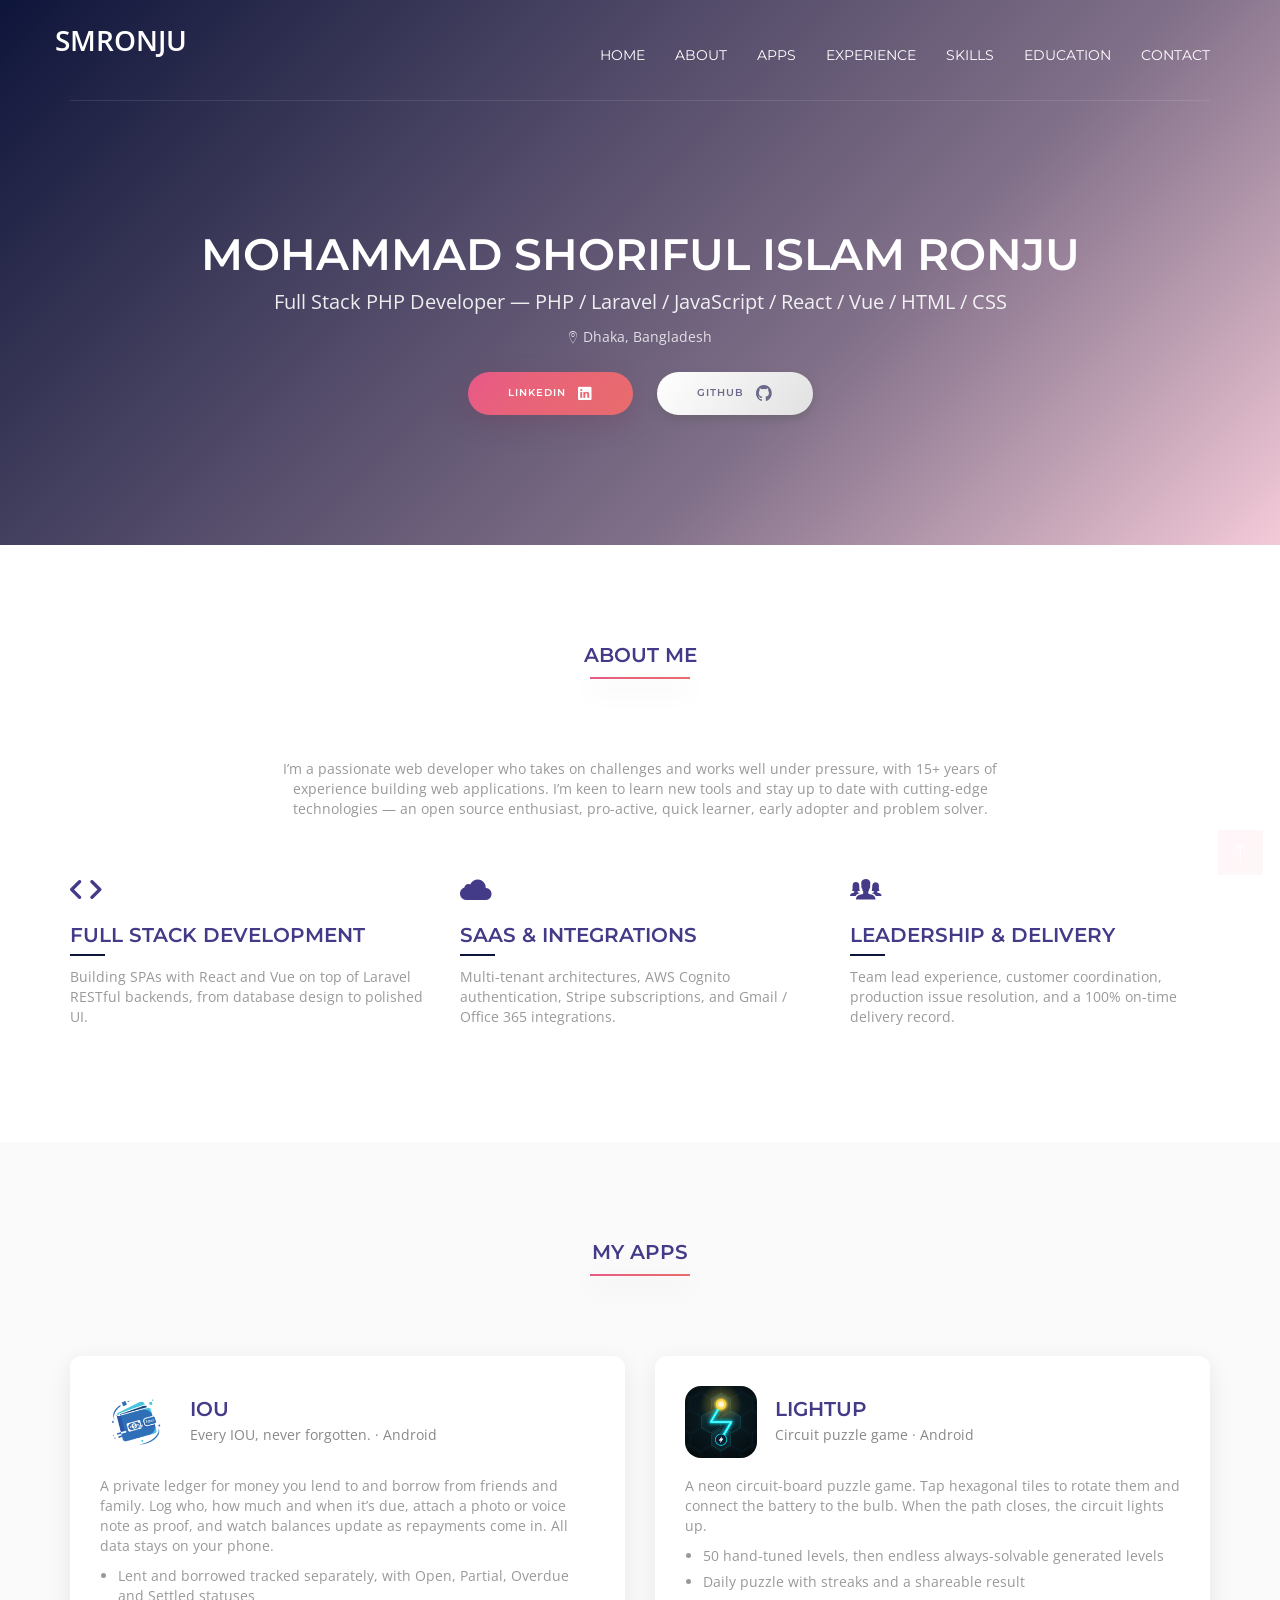
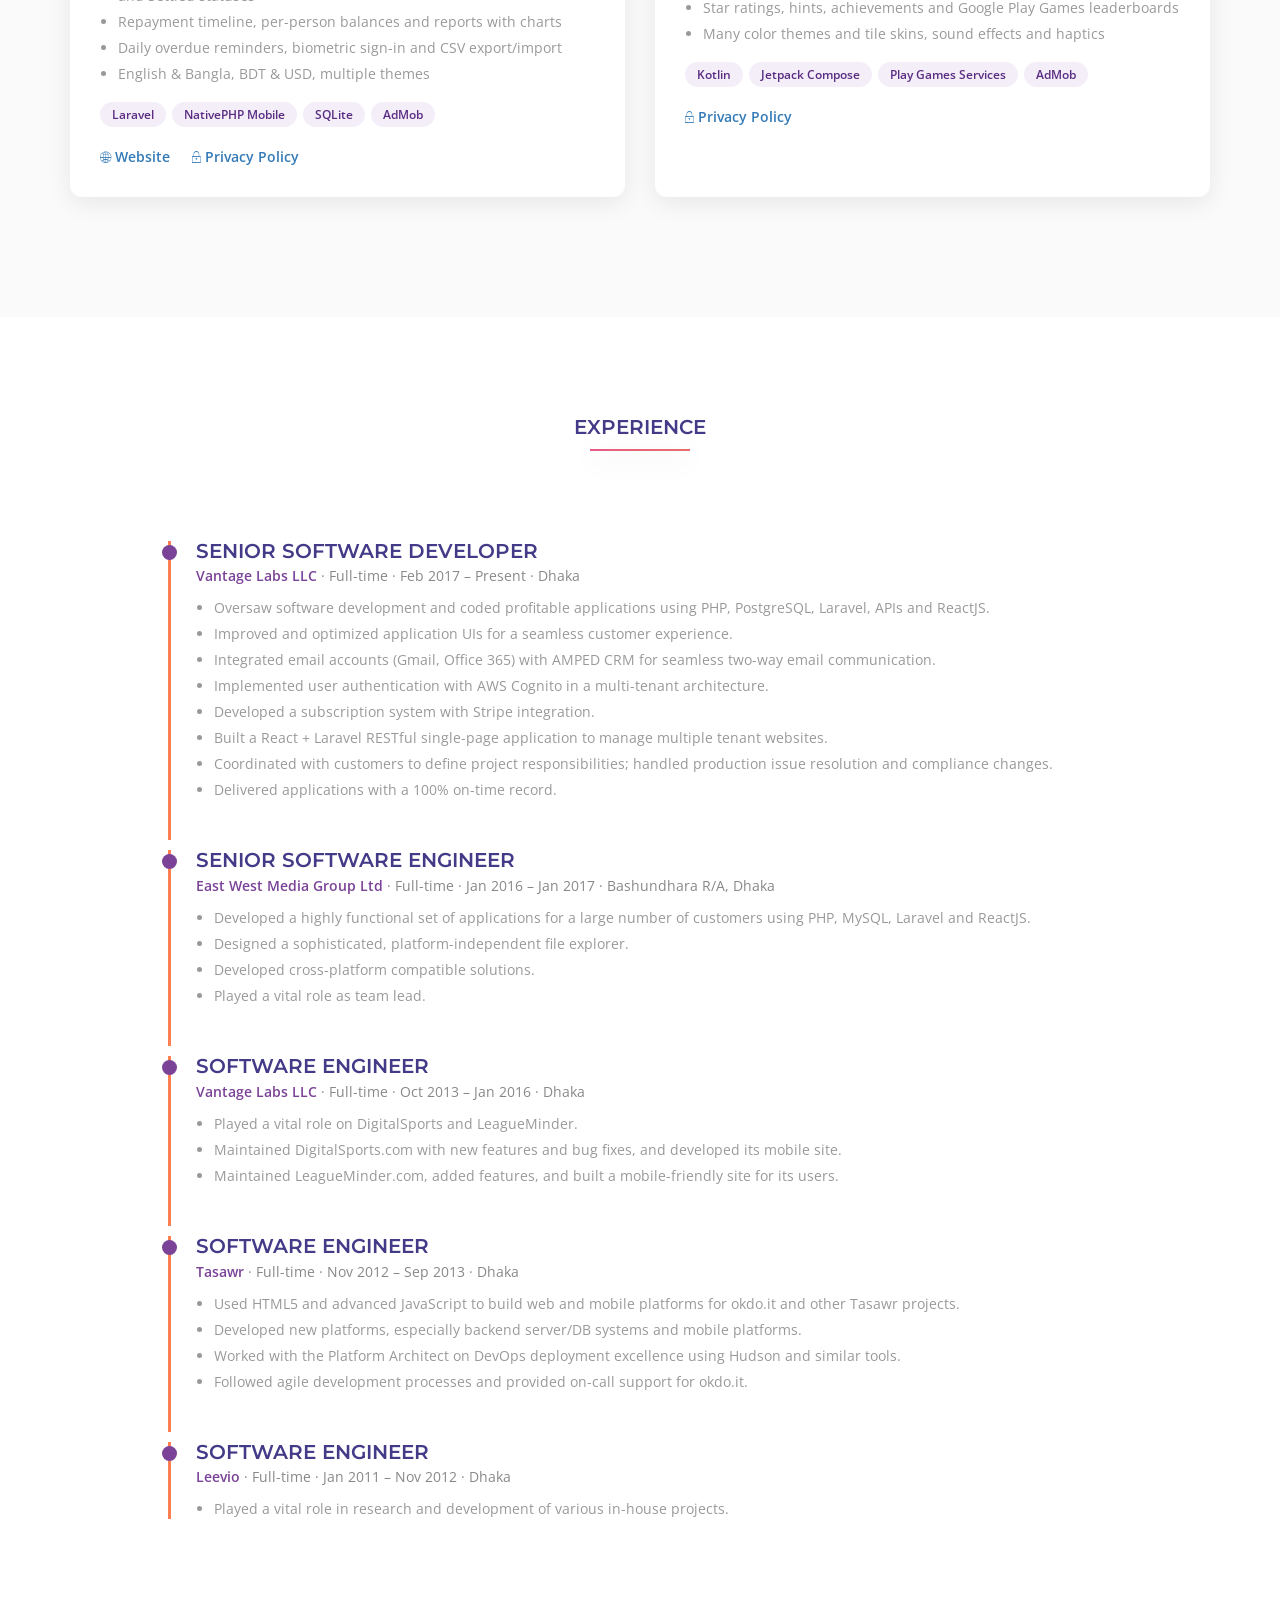
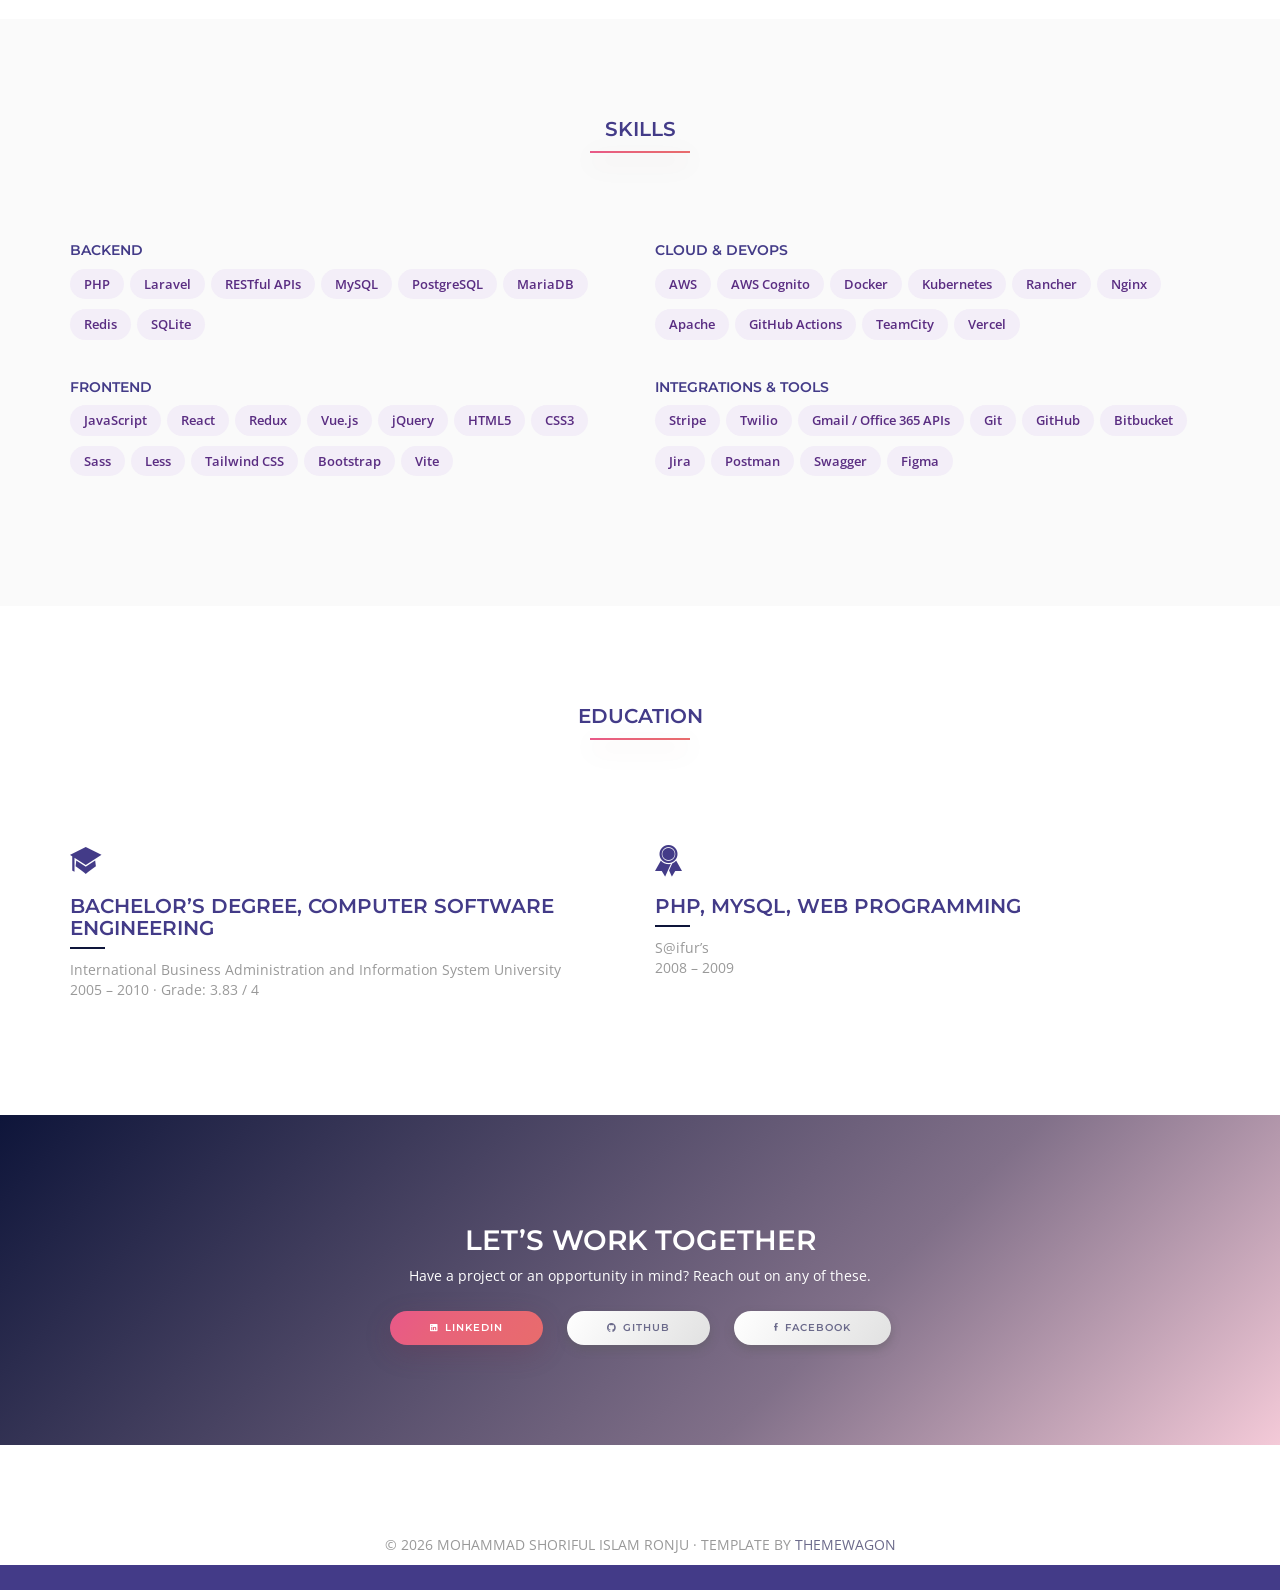
==== commit e4989984: "Add privacy policies for IOU and LightUp apps - Created privacy-iou.html detailing data handling for" ====
--- a/index.html
+++ b/index.html
@@ -29,6 +29,19 @@
       .experience-item li{margin-bottom:6px;}
       .skill-group{margin-bottom:30px;}
       .skill-tag{display:inline-block;margin:0 6px 10px 0;padding:6px 14px;border-radius:20px;background:#f3eef8;color:#5a2d82;font-size:13px;font-weight:600;}
+      .app-card{background:#fff;border-radius:12px;box-shadow:0 6px 24px rgba(0,0,0,.08);padding:30px;margin-bottom:30px;height:calc(100% - 30px);}
+      .app-card-header{display:flex;align-items:center;margin-bottom:18px;}
+      .app-card-header img{width:72px;height:72px;border-radius:16px;margin-right:18px;flex-shrink:0;}
+      .app-card-header h4{margin:0 0 4px;}
+      .app-card-header p{margin:0;color:#888;}
+      .app-card ul{padding-left:18px;margin-bottom:18px;}
+      .app-card li{margin-bottom:6px;}
+      .app-card .skill-tag{font-size:12px;padding:4px 12px;}
+      .app-links{margin-top:10px;}
+      .app-links a{margin-right:18px;font-weight:600;}
+      .app-links i{margin-right:4px;}
+      .row-eq{display:flex;flex-wrap:wrap;}
+      .row-eq > [class*="col-"]{display:flex;flex-direction:column;}
       .contact-links a{display:inline-block;margin:0 10px 10px;}
       .contact-links i{margin-right:6px;}
     </style>
@@ -53,6 +66,7 @@
             <ul class="nav navbar-nav  navbar-right">
               <li class="active"><a href="#home">Home <span class="sr-only">(current)</span></a></li>
               <li><a href="#about">About</a></li>
+              <li><a href="#apps">Apps</a></li>
               <li><a href="#experience">Experience</a></li>
               <li><a href="#skills">Skills</a></li>
               <li><a href="#education">Education</a></li>
@@ -123,7 +137,63 @@
       </div>
     </section>
 
-    <section id="experience" class="padding-top-bottom-90" style="background:#fafafa">
+    <section id="apps" class="padding-top-bottom-90" style="background:#fafafa">
+      <div class="container">
+        <div class="heading-wraper text-center margin-bottom-80">
+          <h4>my apps</h4>
+          <hr class="heading-devider gradient-orange">
+        </div>
+        <div class="row row-eq">
+          <div class="col-md-6">
+            <div class="app-card">
+              <div class="app-card-header">
+                <img src="images/apps/iou.png" alt="IOU app icon">
+                <div>
+                  <h4>IOU</h4>
+                  <p>Every IOU, never forgotten. &middot; Android</p>
+                </div>
+              </div>
+              <p>A private ledger for money you lend to and borrow from friends and family. Log who, how much and when it&rsquo;s due, attach a photo or voice note as proof, and watch balances update as repayments come in. All data stays on your phone.</p>
+              <ul>
+                <li>Lent and borrowed tracked separately, with Open, Partial, Overdue and Settled statuses</li>
+                <li>Repayment timeline, per-person balances and reports with charts</li>
+                <li>Daily overdue reminders, biometric sign-in and CSV export/import</li>
+                <li>English &amp; Bangla, BDT &amp; USD, multiple themes</li>
+              </ul>
+              <p><span class="skill-tag">Laravel</span><span class="skill-tag">NativePHP Mobile</span><span class="skill-tag">SQLite</span><span class="skill-tag">AdMob</span></p>
+              <div class="app-links">
+                <a href="https://iou.haaturey.com" target="_blank" rel="noopener"><i class="ion-ios-world-outline"></i>Website</a>
+                <a href="privacy-iou.html"><i class="ion-ios-locked-outline"></i>Privacy Policy</a>
+              </div>
+            </div>
+          </div>
+          <div class="col-md-6">
+            <div class="app-card">
+              <div class="app-card-header">
+                <img src="images/apps/lightup.png" alt="LightUp game icon">
+                <div>
+                  <h4>LightUp</h4>
+                  <p>Circuit puzzle game &middot; Android</p>
+                </div>
+              </div>
+              <p>A neon circuit-board puzzle game. Tap hexagonal tiles to rotate them and connect the battery to the bulb. When the path closes, the circuit lights up.</p>
+              <ul>
+                <li>50 hand-tuned levels, then endless always-solvable generated levels</li>
+                <li>Daily puzzle with streaks and a shareable result</li>
+                <li>Star ratings, hints, achievements and Google Play Games leaderboards</li>
+                <li>Many color themes and tile skins, sound effects and haptics</li>
+              </ul>
+              <p><span class="skill-tag">Kotlin</span><span class="skill-tag">Jetpack Compose</span><span class="skill-tag">Play Games Services</span><span class="skill-tag">AdMob</span></p>
+              <div class="app-links">
+                <a href="privacy-lightup.html"><i class="ion-ios-locked-outline"></i>Privacy Policy</a>
+              </div>
+            </div>
+          </div>
+        </div>
+      </div>
+    </section>
+
+    <section id="experience" class="padding-top-bottom-90">
       <div class="container">
         <div class="heading-wraper text-center margin-bottom-80">
           <h4>experience</h4>
@@ -186,7 +256,7 @@
       </div>
     </section>
 
-    <section id="skills" class="padding-top-bottom-90">
+    <section id="skills" class="padding-top-bottom-90" style="background:#fafafa">
       <div class="container">
         <div class="heading-wraper text-center margin-bottom-80">
           <h4>skills</h4>
@@ -217,7 +287,7 @@
       </div>
     </section>
 
-    <section id="education" class="padding-top-bottom-90" style="background:#fafafa">
+    <section id="education" class="padding-top-bottom-90">
       <div class="container">
         <div class="heading-wraper text-center margin-bottom-80">
           <h4>education</h4>
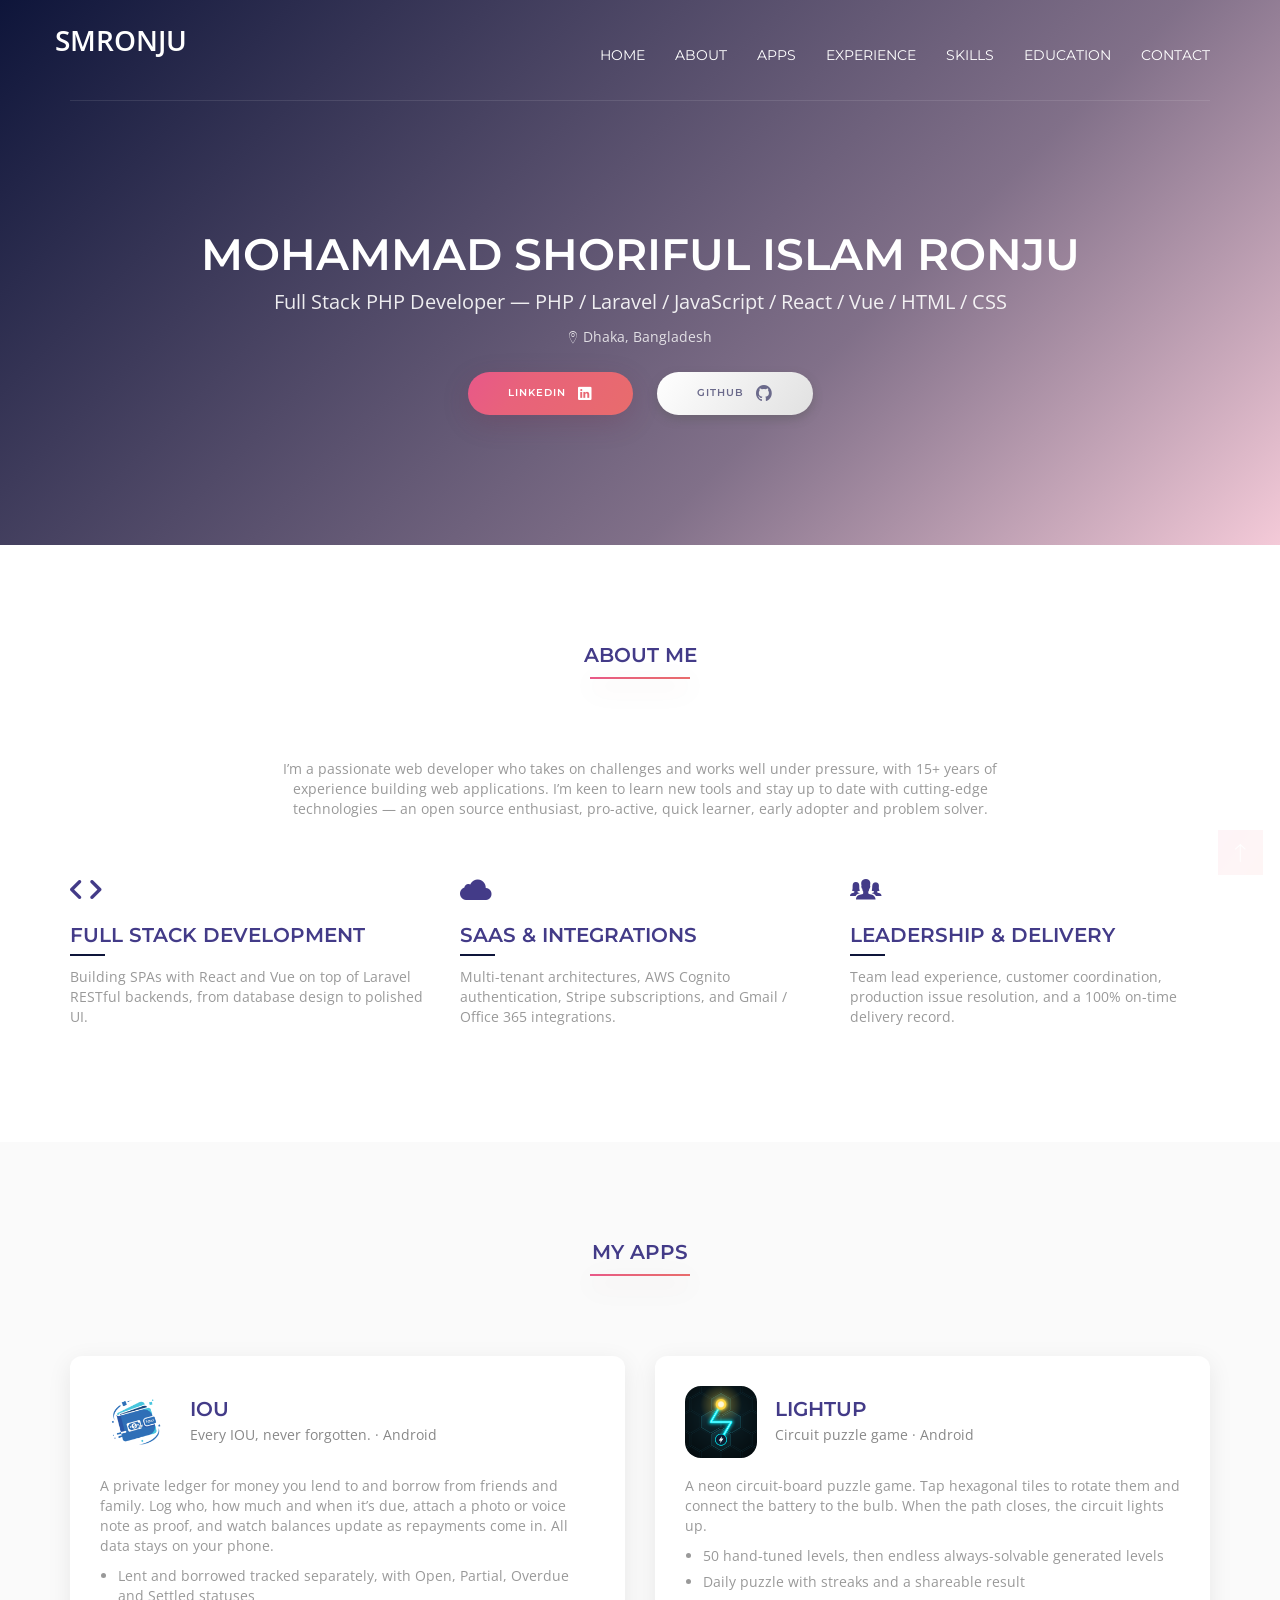
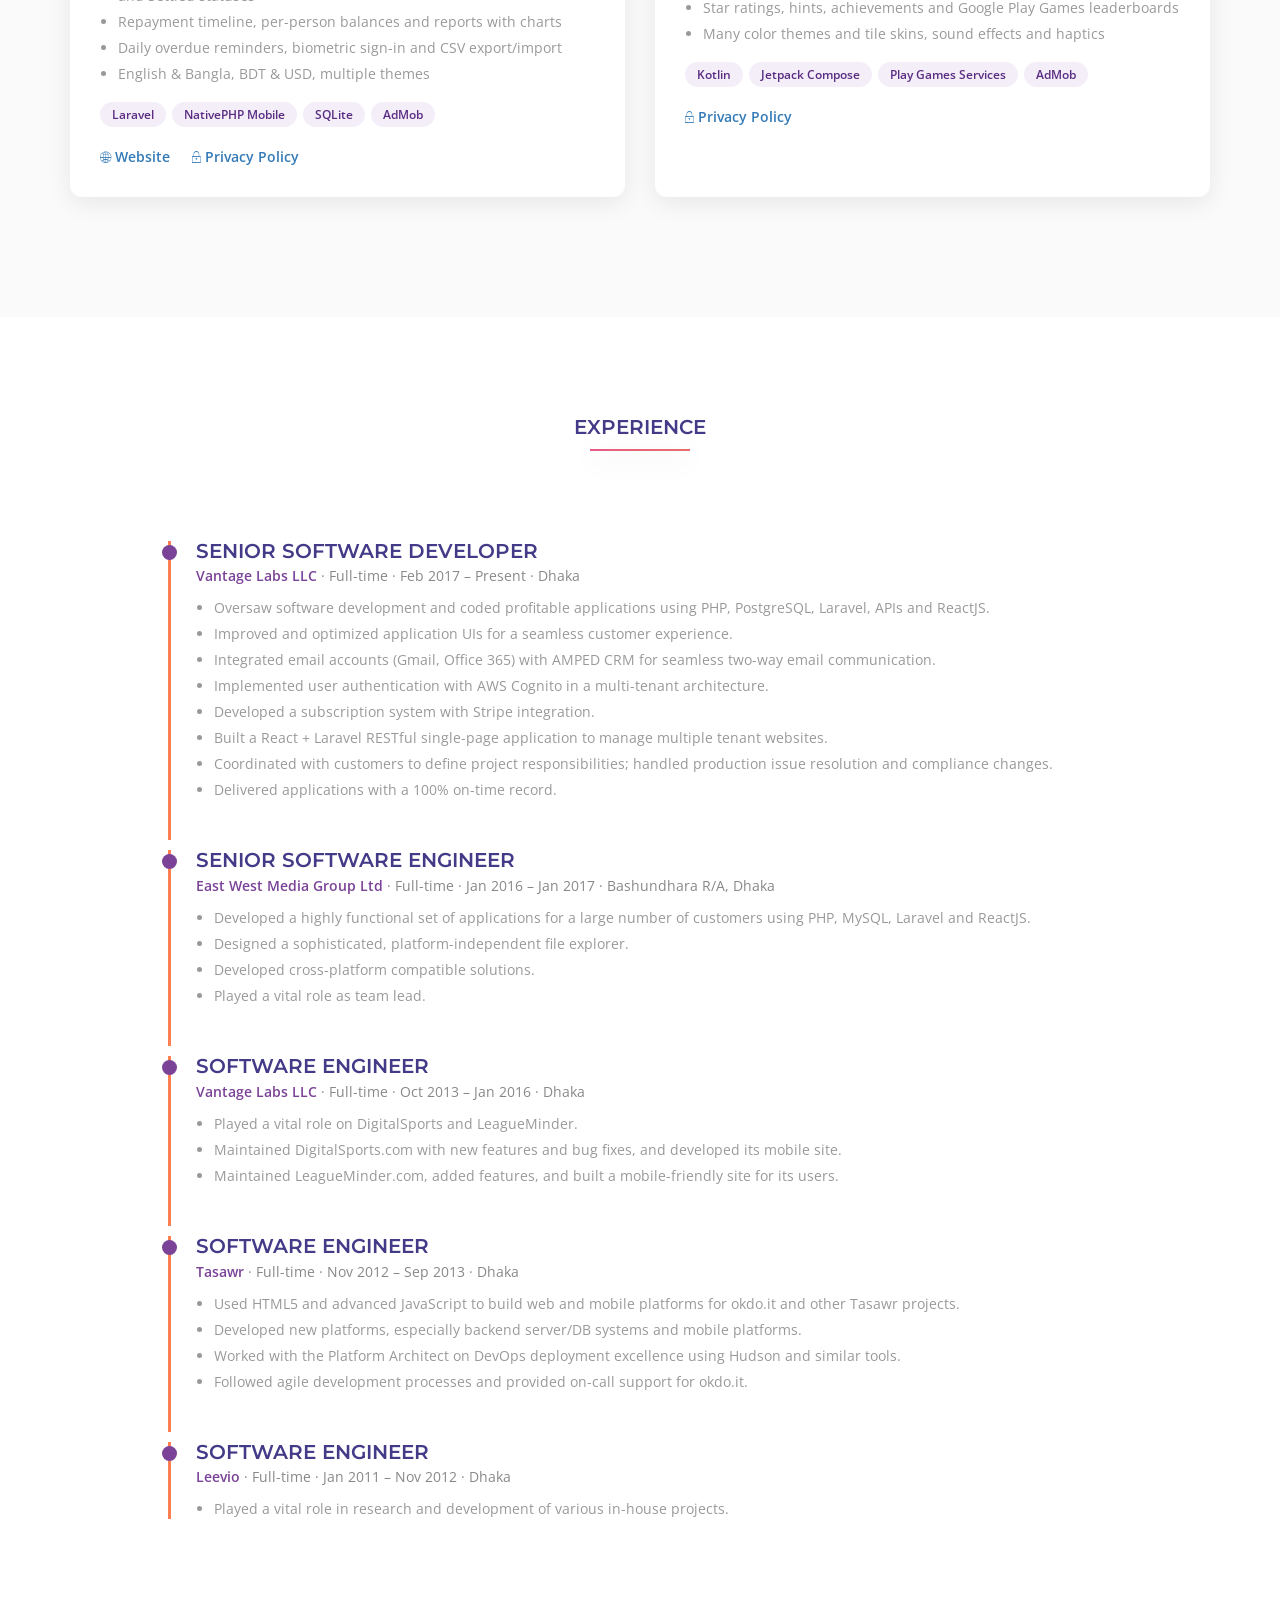
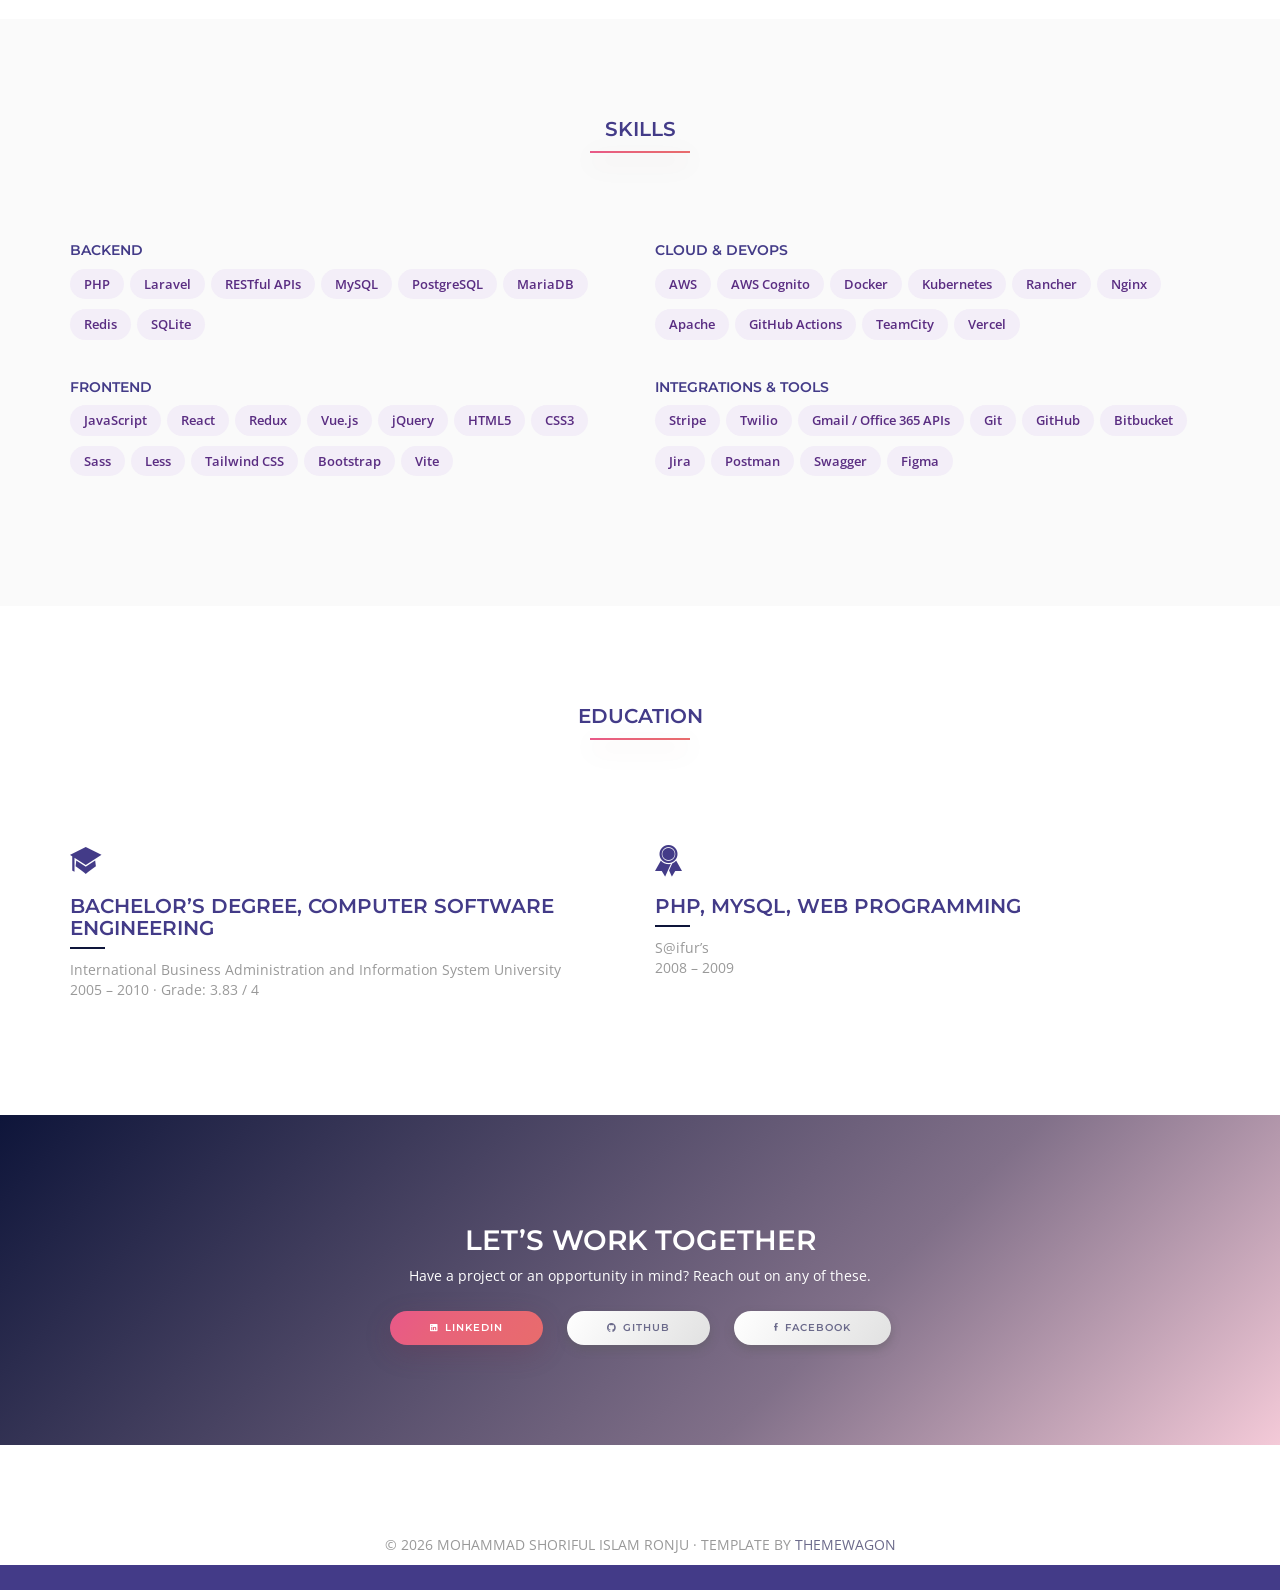
==== commit 034cf455: "Remove unused template assets Drop the original template's placeholder images, Owl Carousel files an" ====
--- a/index.html
+++ b/index.html
@@ -348,7 +348,6 @@
     <!-- jQuery first, then Tether, then Bootstrap JS. -->
     <script src="js/jquery.min.js"></script>
     <script src="js/bootstrap.min.js"></script>
-    <script src="js/owl.carousel.min.js"></script>
     <script src="js/script.js"></script>
     <script>document.getElementById('year').textContent = new Date().getFullYear();</script>
   </body>
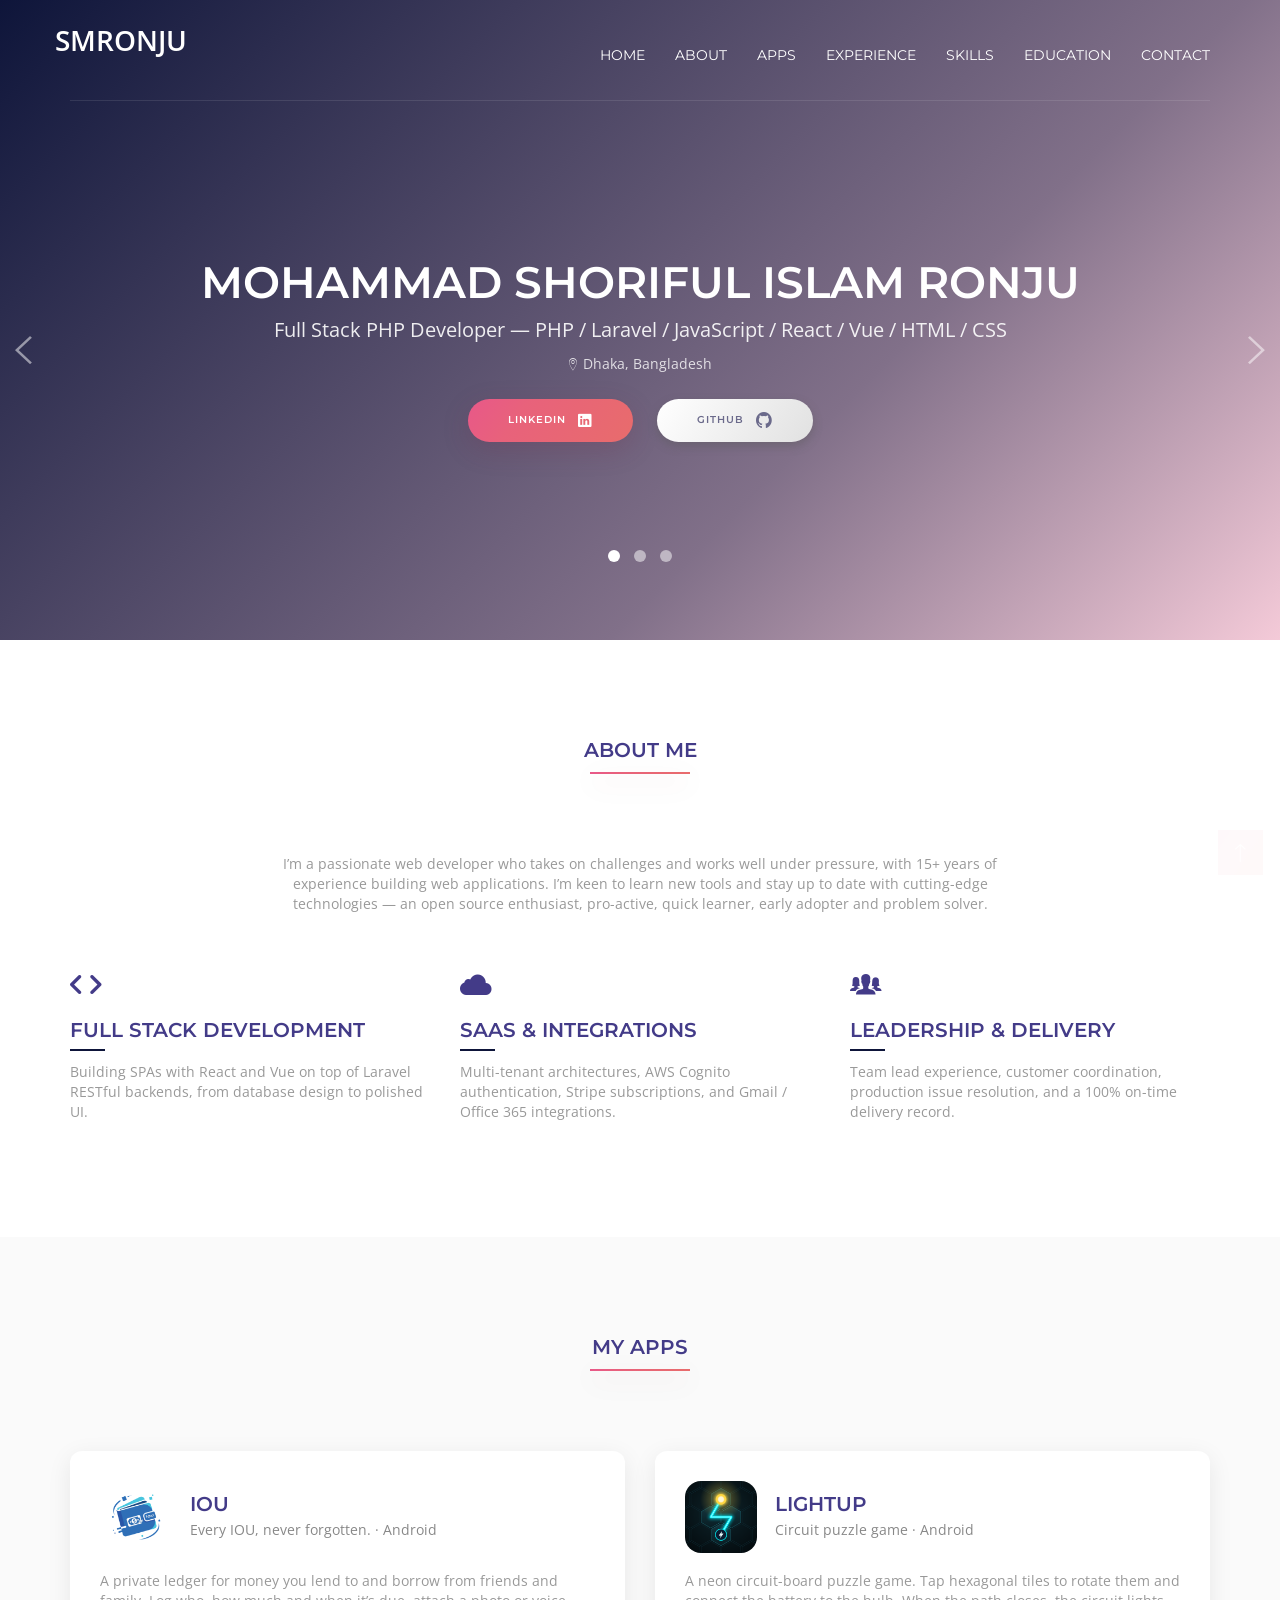
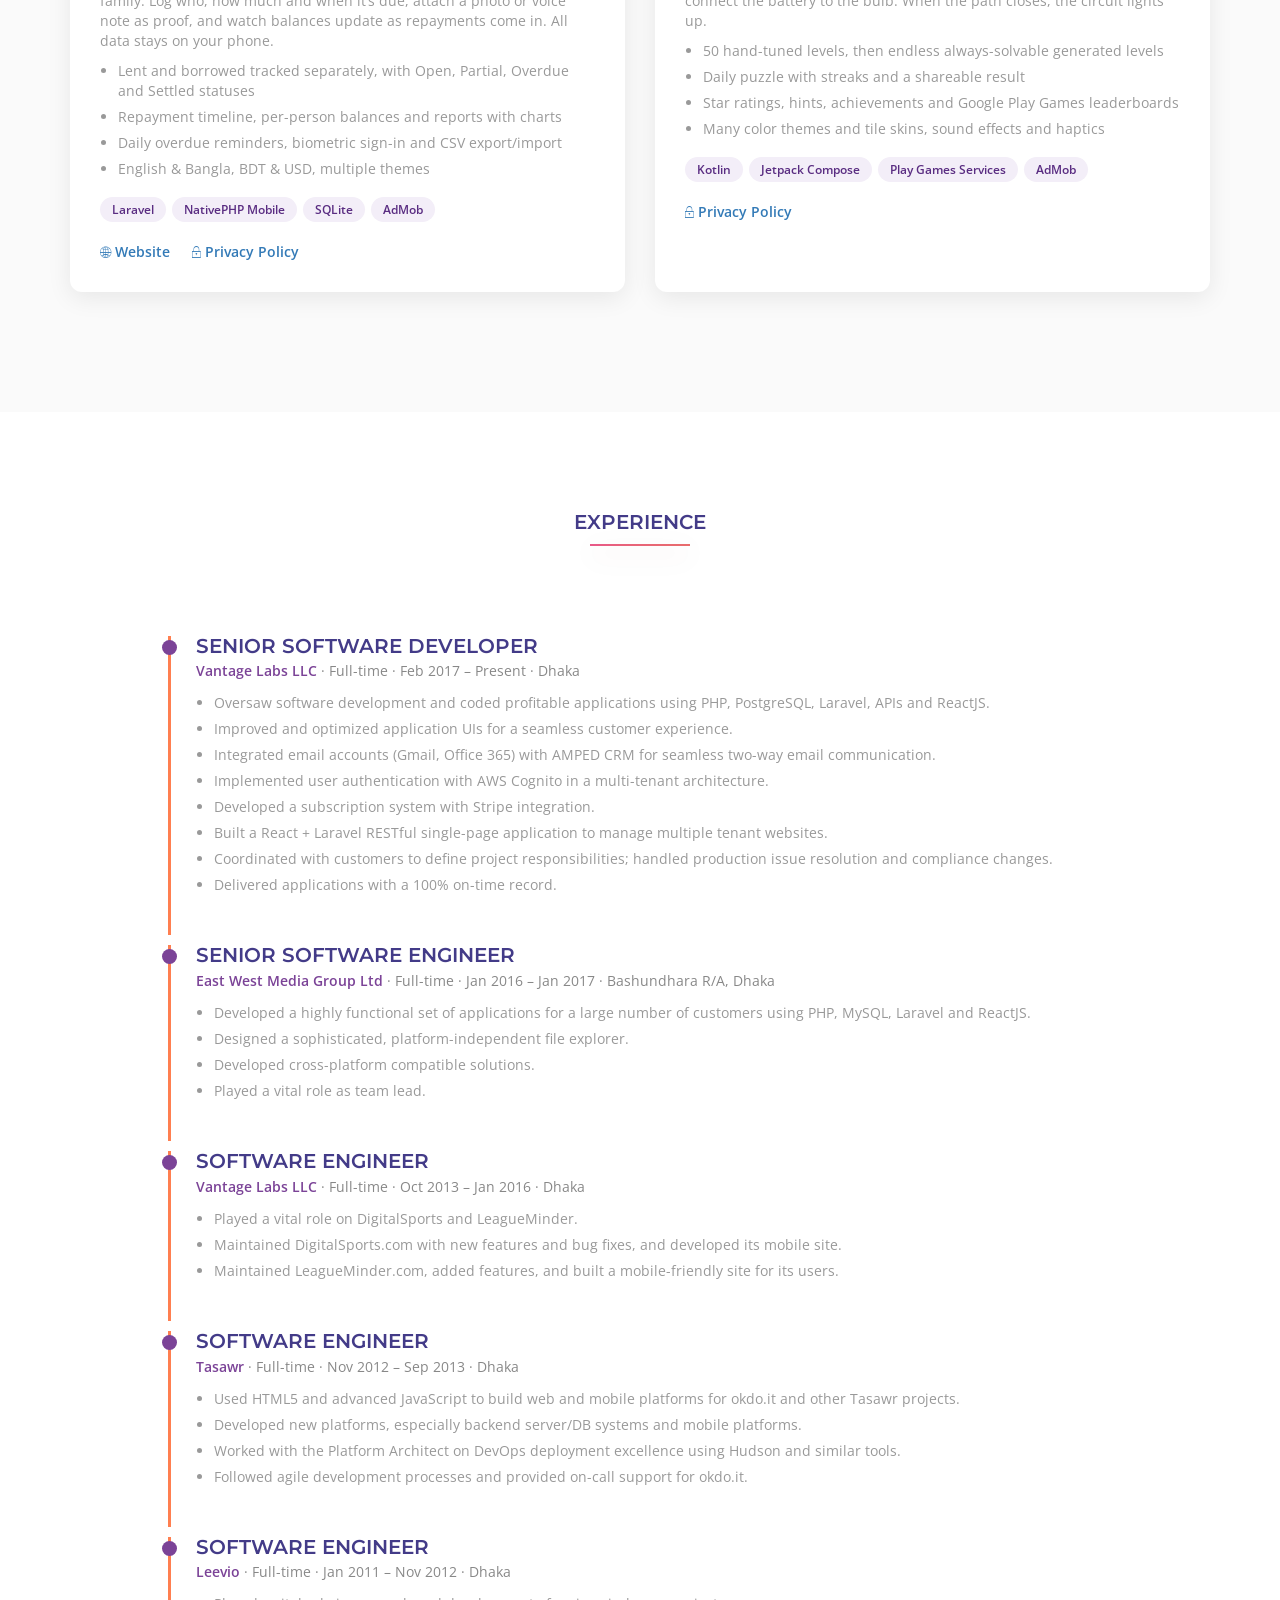
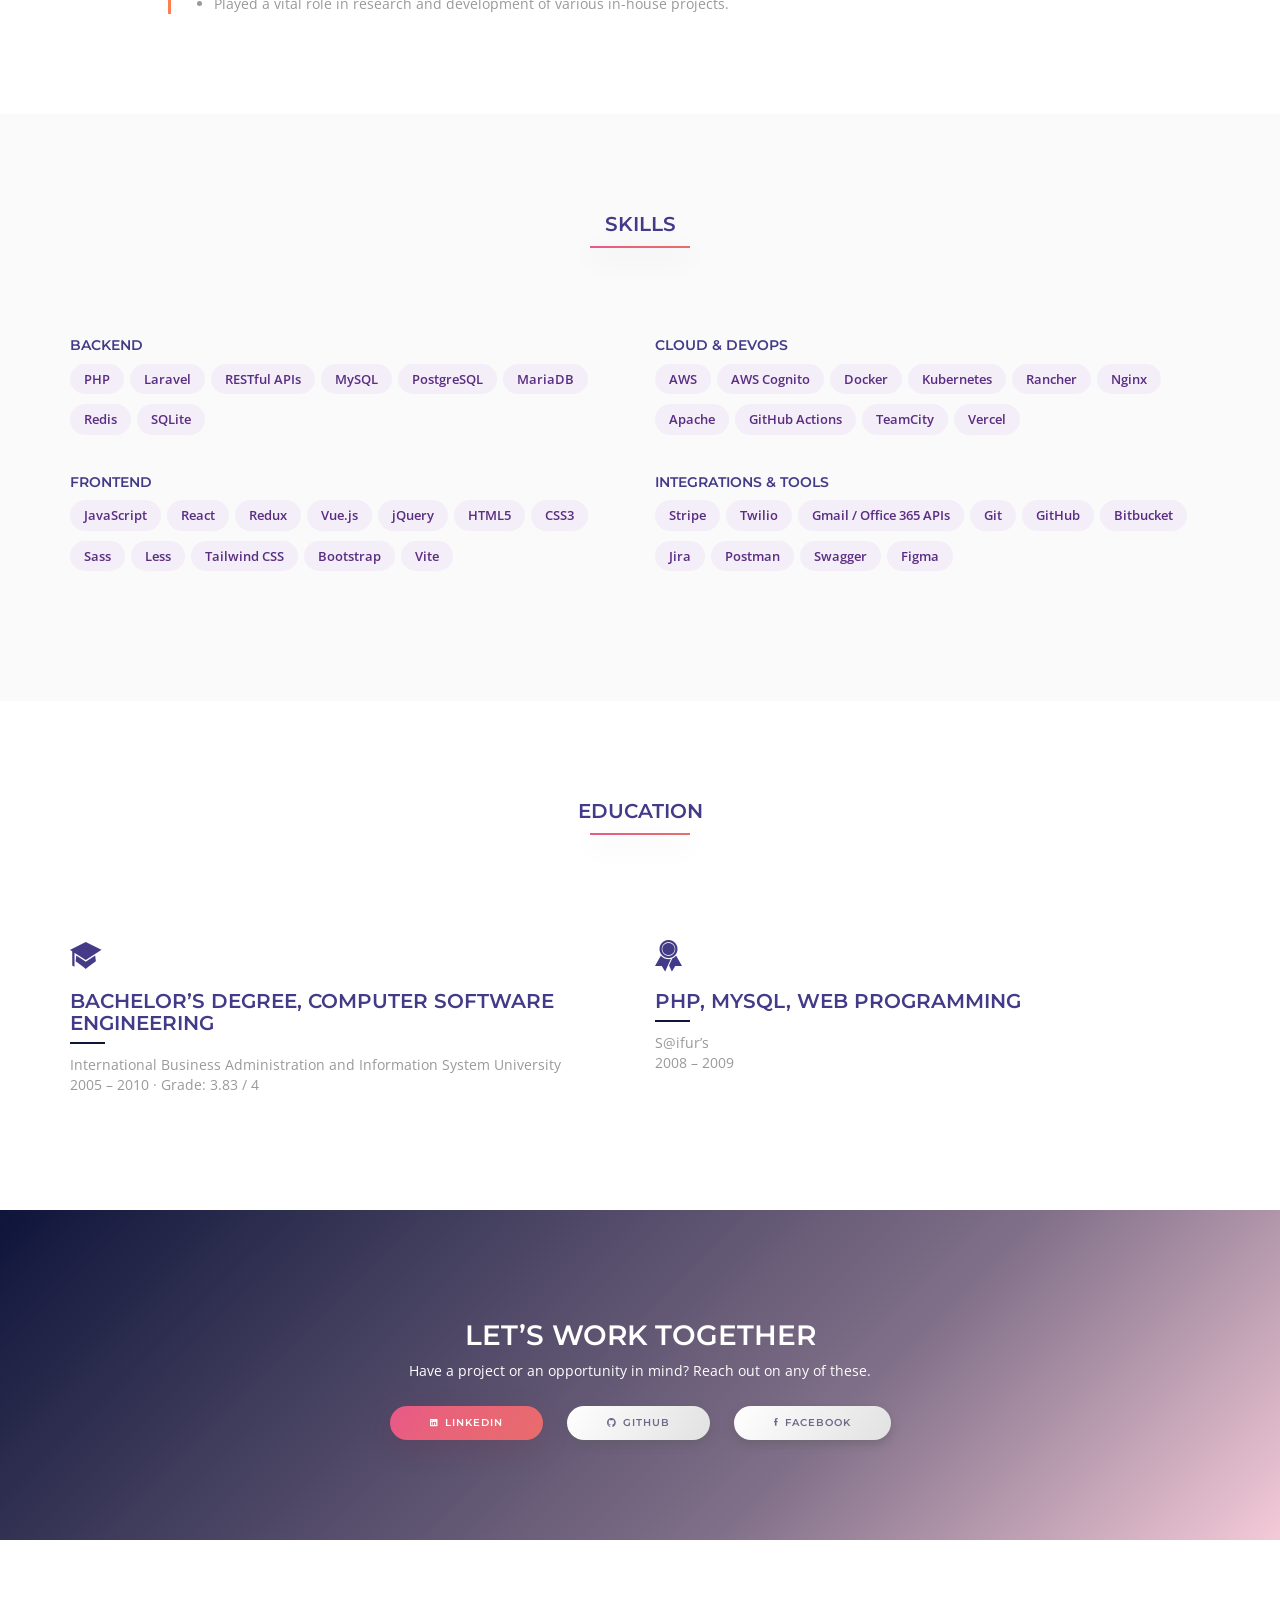
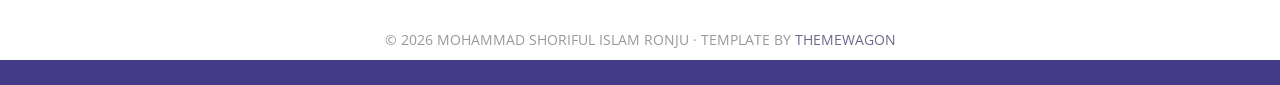
==== commit 6e58612c: "Refactor code structure for improved readability and maintainability" ====
--- a/index.html
+++ b/index.html
@@ -13,12 +13,25 @@
     <link href="https://fonts.googleapis.com/css?family=Montserrat:400,700" rel="stylesheet">
     <link href="https://fonts.googleapis.com/css?family=Open+Sans:400,600,700" rel="stylesheet">
     <link rel="stylesheet" href="css/ionicons.min.css">
+    <link rel="stylesheet" href="css/owl.carousel.css">
+    <link rel="stylesheet" href="css/owl.theme.css">
     <link rel="stylesheet" href="css/style.css">
     <style>
       .hero-name{font-size:44px;}
       .hero-title{font-size:20px;opacity:.9;}
       .hero-location{margin-top:10px;opacity:.8;}
       .hero-location i{margin-right:6px;}
+      .hero-slide{min-height:520px;display:flex;align-items:center;justify-content:center;padding:60px 60px 70px;}
+      .hero-slide > .row{width:100%;display:flex;align-items:center;flex-wrap:wrap;}
+      .slide-kicker{text-transform:uppercase;letter-spacing:2px;font-size:13px;opacity:.8;margin-bottom:8px;}
+      .slide-text h2{font-size:48px;margin-top:0;}
+      .slide-media{text-align:center;}
+      .slide-media img{max-height:420px;max-width:100%;filter:drop-shadow(0 20px 40px rgba(0,0,0,.35));}
+      .slide-media img.logo-art{max-height:400px;filter:none;}
+      .slide-media img.rounded-card{border-radius:18px;}
+      .home-slider .owl-pagination{position:absolute;top:235px;left:0;right:0;}
+      @media (max-width:767px){.home-slider .owl-pagination{display:none;}}
+      @media (max-width:767px){.hero-slide{min-height:0;padding:40px 30px 60px;}.slide-text{text-align:center;}.slide-text h2{font-size:36px;}}
       .experience-item{border-left:3px solid #ff7f50;padding:0 0 30px 25px;position:relative;}
       .experience-item:before{content:"";position:absolute;left:-9px;top:4px;width:15px;height:15px;border-radius:50%;background:#7b4397;}
       .experience-item:last-child{padding-bottom:0;}
@@ -78,16 +91,58 @@
       </nav>
     </header>
 
-    <section id="introduction" class="gradient-violat padding-top-bottom-120">
-      <div class="container">
-        <div class="row">
-          <div class="col-md-12 text-center padding-top-90">
-            <h1 class="cta-heading text-white hero-name">Mohammad Shoriful Islam Ronju</h1>
-            <p class="text-white hero-title">Full Stack PHP Developer &mdash; PHP / Laravel / JavaScript / React / Vue / HTML / CSS</p>
-            <p class="text-white hero-location"><i class="ion-ios-location-outline"></i>Dhaka, Bangladesh</p>
-            <div class="cta-btn-group">
-              <a class="btn btn-orange border-none btn-rounded-corner" href="https://www.linkedin.com/in/smronju/" target="_blank" rel="noopener">LinkedIn <span class="icon-on-button"><i class="ion-social-linkedin"></i></span></a>
-              <a class="btn btn-white border-none btn-rounded-corner" href="https://github.com/smronju" target="_blank" rel="noopener">GitHub <span class="icon-on-button"><i class="ion-social-github"></i></span></a>
+    <section id="introduction" class="gradient-violat padding-top-90 home-slider">
+      <div id="home-slider" class="owl-carousel">
+        <div>
+          <div class="container hero-slide">
+            <div class="row">
+              <div class="col-md-12 text-center">
+                <h1 class="cta-heading text-white hero-name">Mohammad Shoriful Islam Ronju</h1>
+                <p class="text-white hero-title">Full Stack PHP Developer &mdash; PHP / Laravel / JavaScript / React / Vue / HTML / CSS</p>
+                <p class="text-white hero-location"><i class="ion-ios-location-outline"></i>Dhaka, Bangladesh</p>
+                <div class="cta-btn-group">
+                  <a class="btn btn-orange border-none btn-rounded-corner" href="https://www.linkedin.com/in/smronju/" target="_blank" rel="noopener">LinkedIn <span class="icon-on-button"><i class="ion-social-linkedin"></i></span></a>
+                  <a class="btn btn-white border-none btn-rounded-corner" href="https://github.com/smronju" target="_blank" rel="noopener">GitHub <span class="icon-on-button"><i class="ion-social-github"></i></span></a>
+                </div>
+              </div>
+            </div>
+          </div>
+        </div>
+
+        <div>
+          <div class="container hero-slide">
+            <div class="row">
+              <div class="col-md-6 col-sm-7 slide-text">
+                <p class="slide-kicker text-white">My apps &middot; Android</p>
+                <h2 class="cta-heading text-white">IOU</h2>
+                <p class="text-white slider-para">Every IOU, never forgotten. A private ledger for money you lend and borrow, with repayments, reminders, proof attachments and reports, all kept on your phone.</p>
+                <div class="cta-btn-group">
+                  <a class="btn btn-orange border-none btn-rounded-corner" href="https://iou.haaturey.com" target="_blank" rel="noopener">Visit website <span class="icon-on-button"><i class="ion-ios-arrow-thin-right"></i></span></a>
+                  <a class="btn btn-white border-none btn-rounded-corner" href="privacy-iou.html">Privacy policy <span class="icon-on-button"><i class="ion-ios-locked-outline"></i></span></a>
+                </div>
+              </div>
+              <div class="col-md-6 col-sm-5 slide-media sm-display-none">
+                <img class="rounded-card" src="images/apps/iou-slide.png" alt="IOU app screenshot showing lent and borrowed balances">
+              </div>
+            </div>
+          </div>
+        </div>
+
+        <div>
+          <div class="container hero-slide">
+            <div class="row">
+              <div class="col-md-6 col-sm-7 slide-text">
+                <p class="slide-kicker text-white">My apps &middot; Android game</p>
+                <h2 class="cta-heading text-white">LightUp</h2>
+                <p class="text-white slider-para">A neon circuit puzzle. Rotate hexagonal tiles to connect the battery to the bulb, with a daily puzzle, endless levels, achievements and Google Play Games leaderboards.</p>
+                <div class="cta-btn-group">
+                  <a class="btn btn-orange border-none btn-rounded-corner" href="#apps">Learn more <span class="icon-on-button"><i class="ion-ios-arrow-thin-right"></i></span></a>
+                  <a class="btn btn-white border-none btn-rounded-corner" href="privacy-lightup.html">Privacy policy <span class="icon-on-button"><i class="ion-ios-locked-outline"></i></span></a>
+                </div>
+              </div>
+              <div class="col-md-6 col-sm-5 slide-media sm-display-none">
+                <img class="logo-art" src="images/apps/lightup-logo.png" alt="LightUp logo">
+              </div>
             </div>
           </div>
         </div>
@@ -348,6 +403,7 @@
     <!-- jQuery first, then Tether, then Bootstrap JS. -->
     <script src="js/jquery.min.js"></script>
     <script src="js/bootstrap.min.js"></script>
+    <script src="js/owl.carousel.min.js"></script>
     <script src="js/script.js"></script>
     <script>document.getElementById('year').textContent = new Date().getFullYear();</script>
   </body>
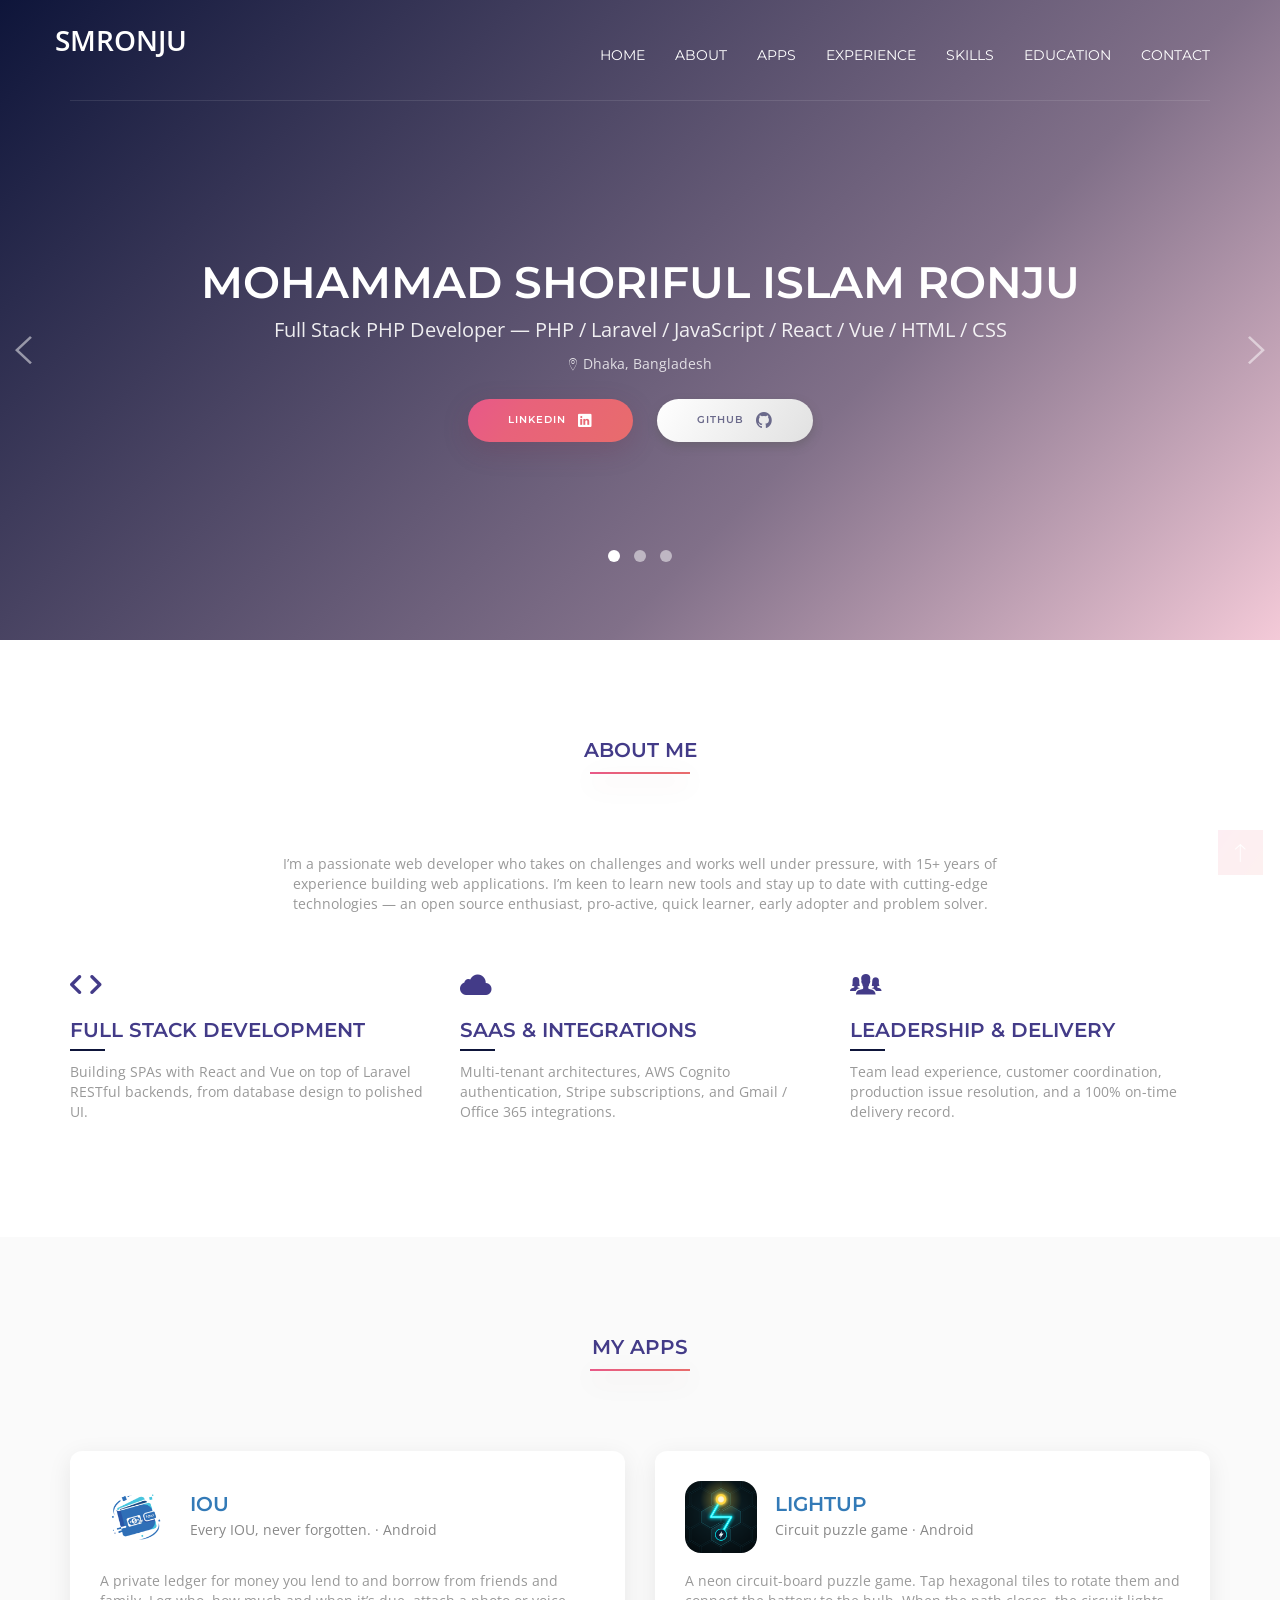
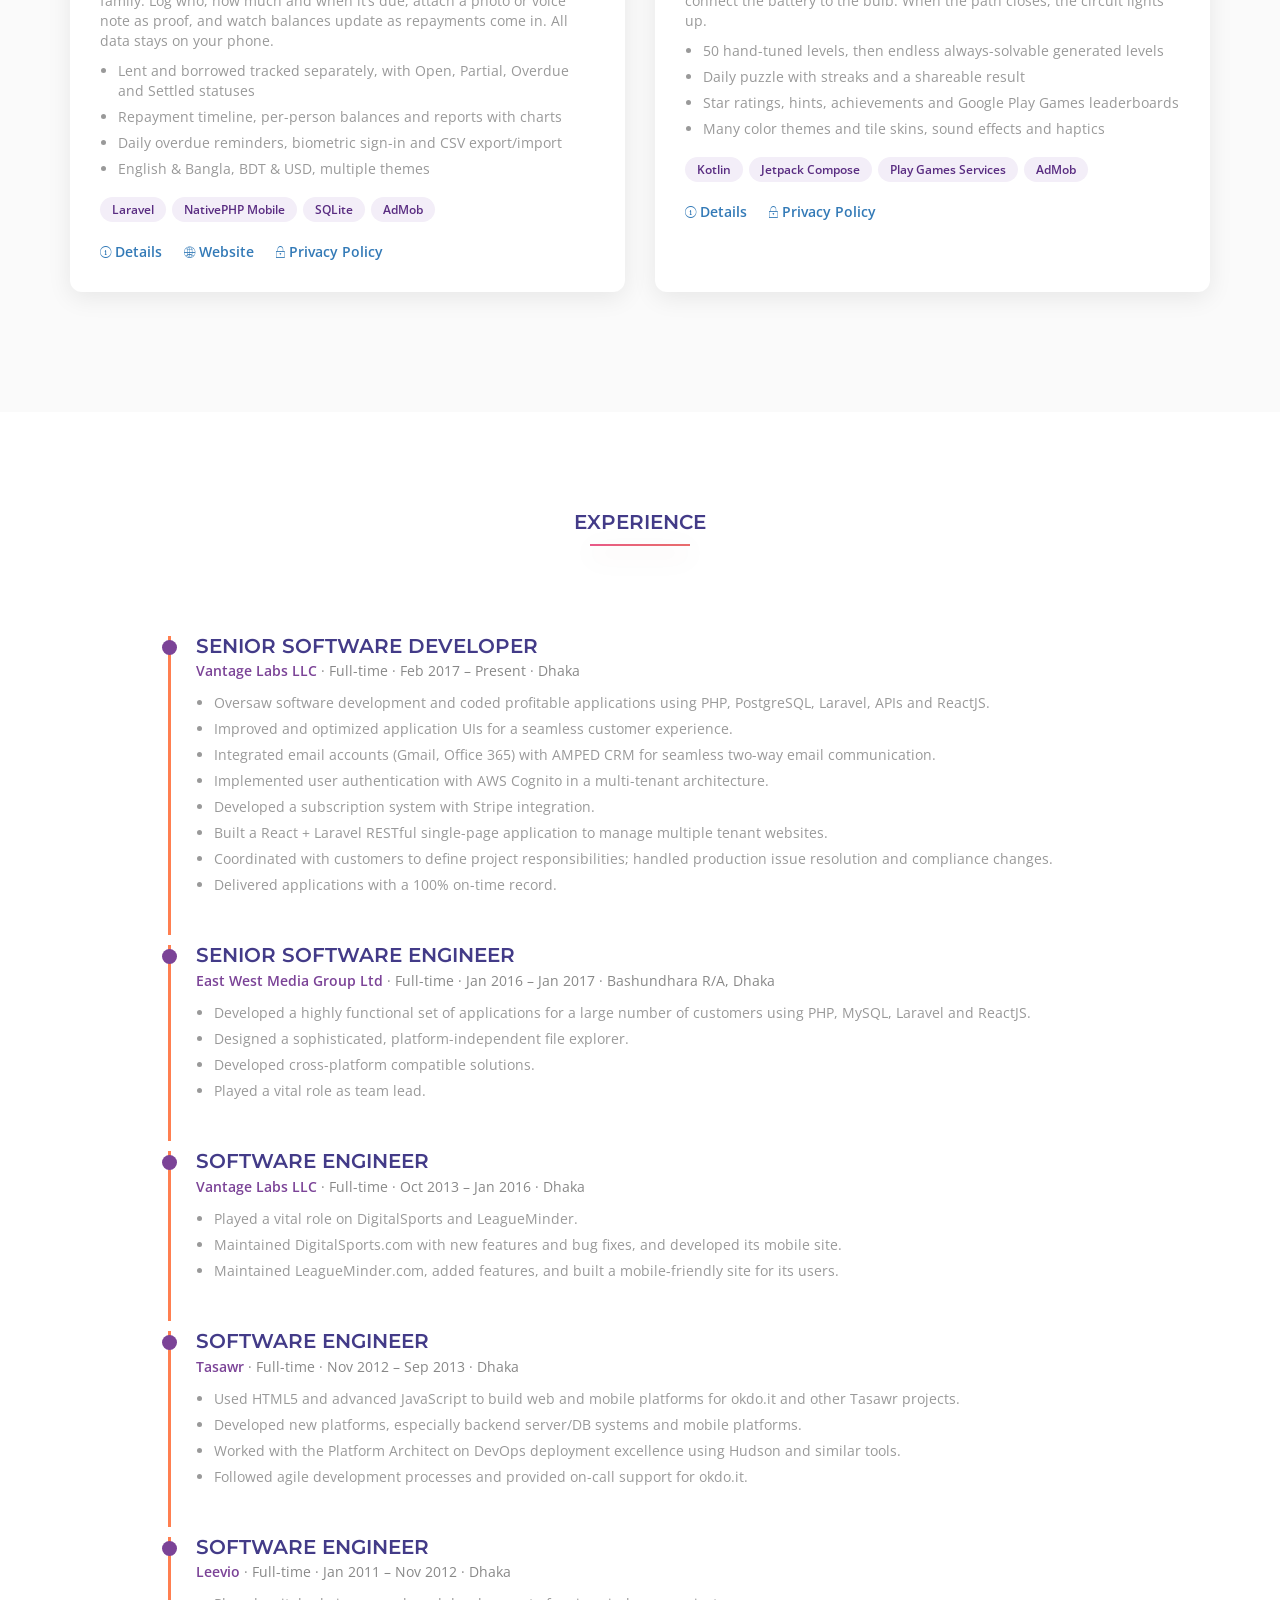
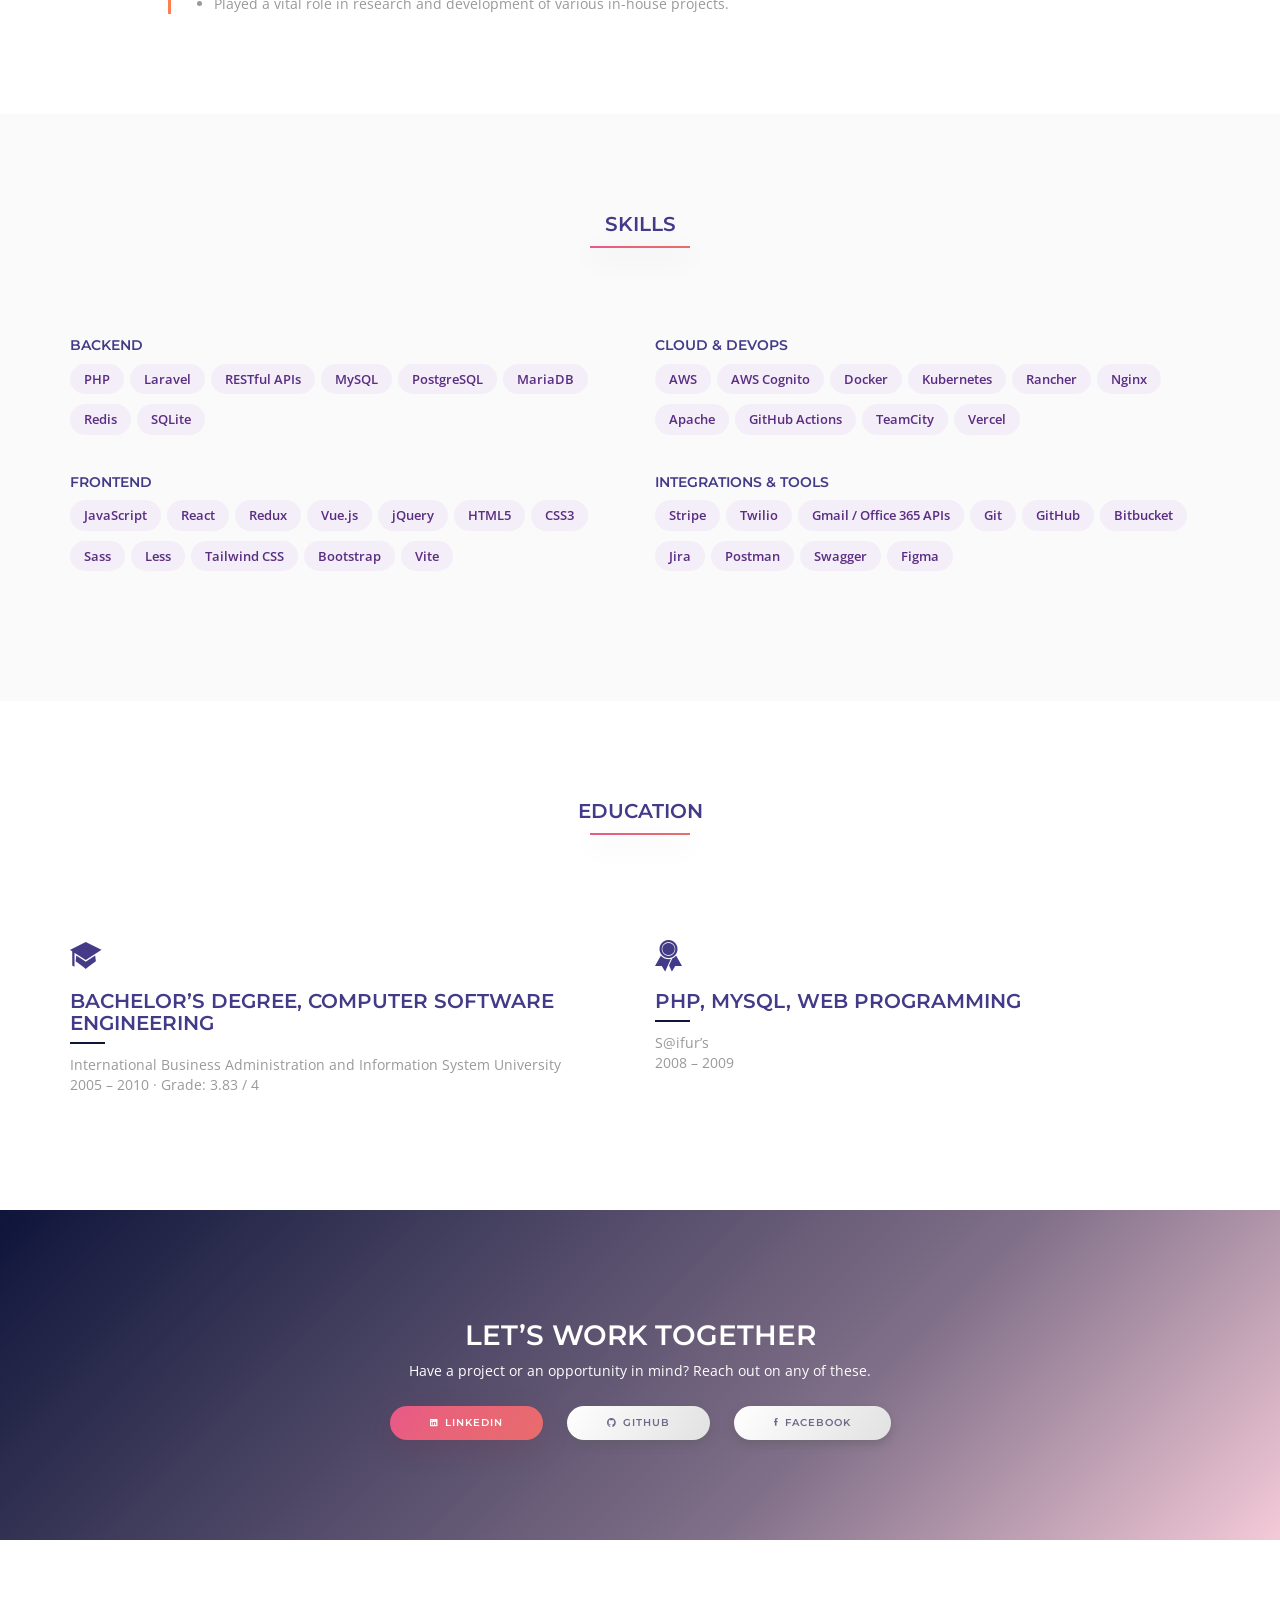
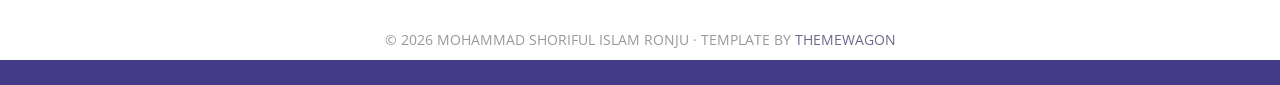
==== commit 8b8ef230: "Add IOU and LightUp app pages with privacy policies and update navigation links" ====
--- a/index.html
+++ b/index.html
@@ -117,7 +117,7 @@
                 <h2 class="cta-heading text-white">IOU</h2>
                 <p class="text-white slider-para">Every IOU, never forgotten. A private ledger for money you lend and borrow, with repayments, reminders, proof attachments and reports, all kept on your phone.</p>
                 <div class="cta-btn-group">
-                  <a class="btn btn-orange border-none btn-rounded-corner" href="https://iou.haaturey.com" target="_blank" rel="noopener">Visit website <span class="icon-on-button"><i class="ion-ios-arrow-thin-right"></i></span></a>
+                  <a class="btn btn-orange border-none btn-rounded-corner" href="iou.html">Learn more <span class="icon-on-button"><i class="ion-ios-arrow-thin-right"></i></span></a>
                   <a class="btn btn-white border-none btn-rounded-corner" href="privacy-iou.html">Privacy policy <span class="icon-on-button"><i class="ion-ios-locked-outline"></i></span></a>
                 </div>
               </div>
@@ -136,7 +136,7 @@
                 <h2 class="cta-heading text-white">LightUp</h2>
                 <p class="text-white slider-para">A neon circuit puzzle. Rotate hexagonal tiles to connect the battery to the bulb, with a daily puzzle, endless levels, achievements and Google Play Games leaderboards.</p>
                 <div class="cta-btn-group">
-                  <a class="btn btn-orange border-none btn-rounded-corner" href="#apps">Learn more <span class="icon-on-button"><i class="ion-ios-arrow-thin-right"></i></span></a>
+                  <a class="btn btn-orange border-none btn-rounded-corner" href="lightup.html">Learn more <span class="icon-on-button"><i class="ion-ios-arrow-thin-right"></i></span></a>
                   <a class="btn btn-white border-none btn-rounded-corner" href="privacy-lightup.html">Privacy policy <span class="icon-on-button"><i class="ion-ios-locked-outline"></i></span></a>
                 </div>
               </div>
@@ -204,7 +204,7 @@
               <div class="app-card-header">
                 <img src="images/apps/iou.png" alt="IOU app icon">
                 <div>
-                  <h4>IOU</h4>
+                  <h4><a href="iou.html">IOU</a></h4>
                   <p>Every IOU, never forgotten. &middot; Android</p>
                 </div>
               </div>
@@ -217,6 +217,7 @@
               </ul>
               <p><span class="skill-tag">Laravel</span><span class="skill-tag">NativePHP Mobile</span><span class="skill-tag">SQLite</span><span class="skill-tag">AdMob</span></p>
               <div class="app-links">
+                <a href="iou.html"><i class="ion-ios-information-outline"></i>Details</a>
                 <a href="https://iou.haaturey.com" target="_blank" rel="noopener"><i class="ion-ios-world-outline"></i>Website</a>
                 <a href="privacy-iou.html"><i class="ion-ios-locked-outline"></i>Privacy Policy</a>
               </div>
@@ -227,7 +228,7 @@
               <div class="app-card-header">
                 <img src="images/apps/lightup.png" alt="LightUp game icon">
                 <div>
-                  <h4>LightUp</h4>
+                  <h4><a href="lightup.html">LightUp</a></h4>
                   <p>Circuit puzzle game &middot; Android</p>
                 </div>
               </div>
@@ -240,6 +241,7 @@
               </ul>
               <p><span class="skill-tag">Kotlin</span><span class="skill-tag">Jetpack Compose</span><span class="skill-tag">Play Games Services</span><span class="skill-tag">AdMob</span></p>
               <div class="app-links">
+                <a href="lightup.html"><i class="ion-ios-information-outline"></i>Details</a>
                 <a href="privacy-lightup.html"><i class="ion-ios-locked-outline"></i>Privacy Policy</a>
               </div>
             </div>
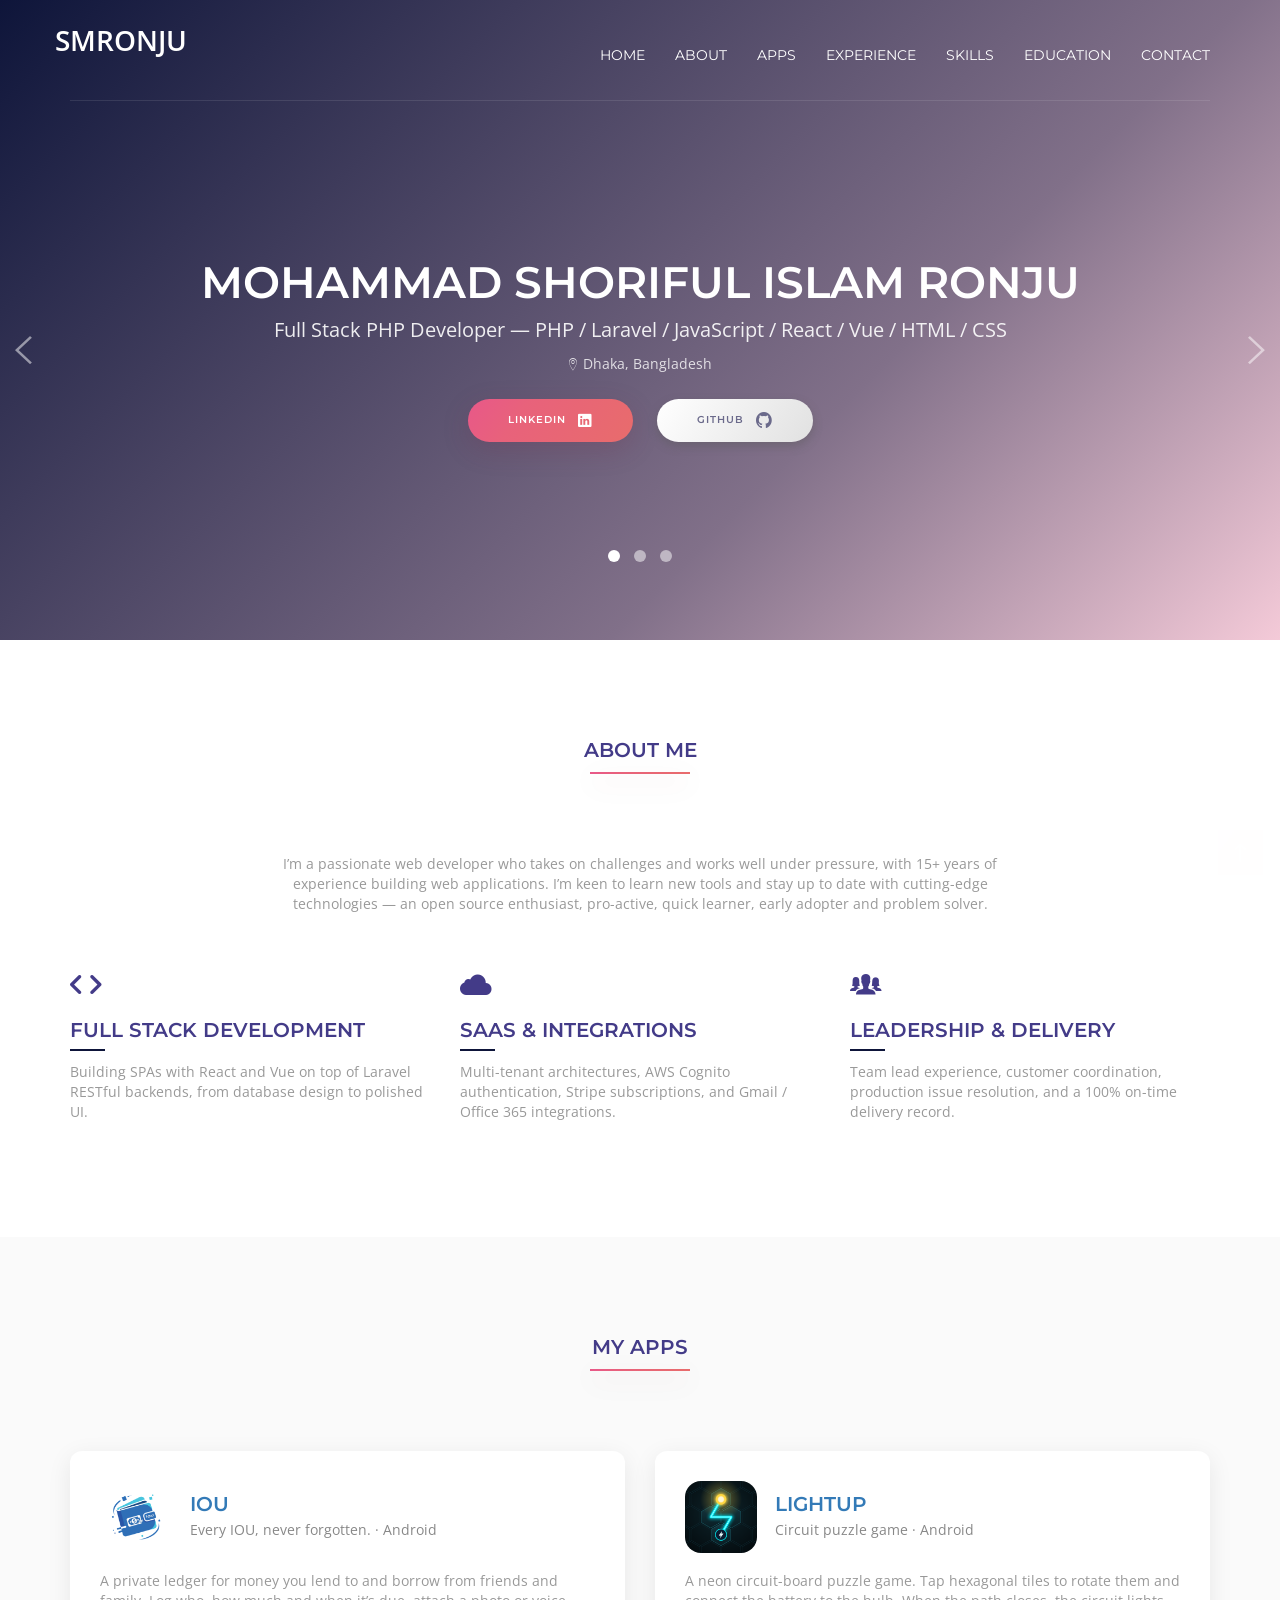
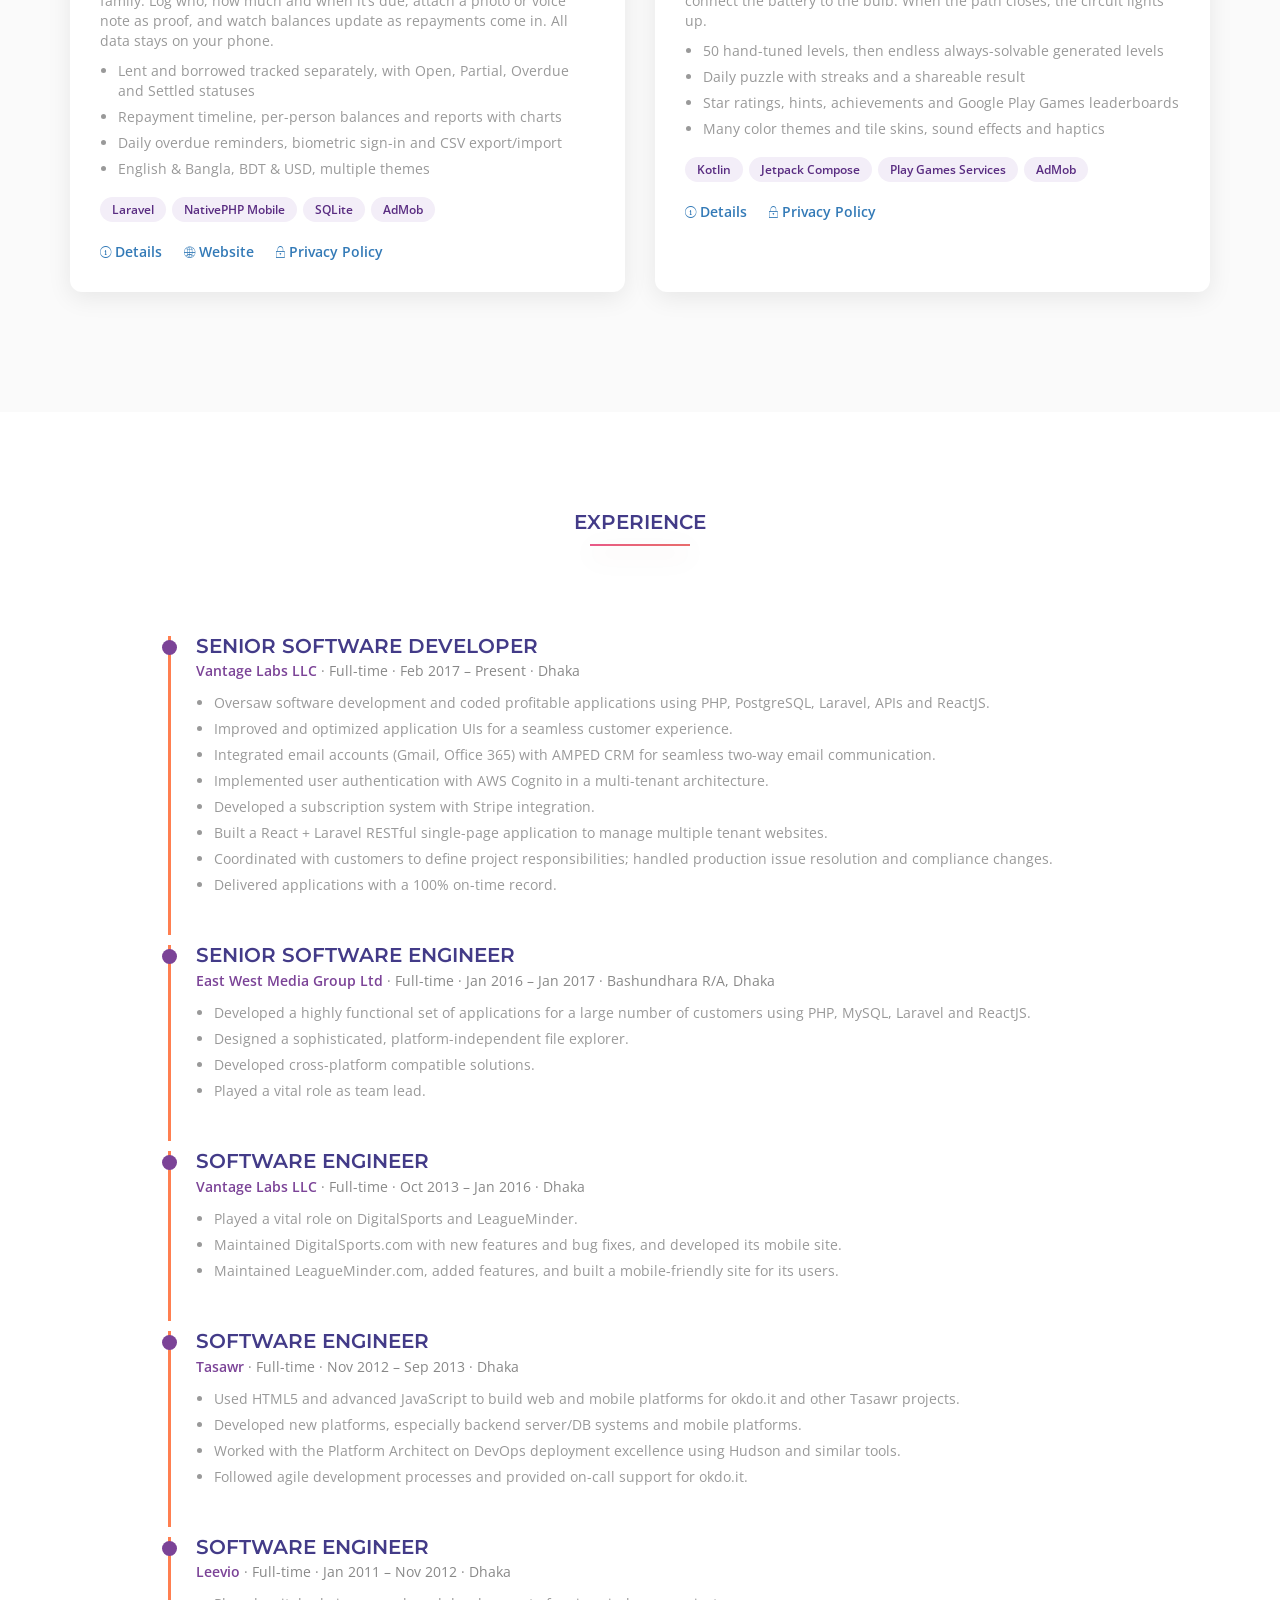
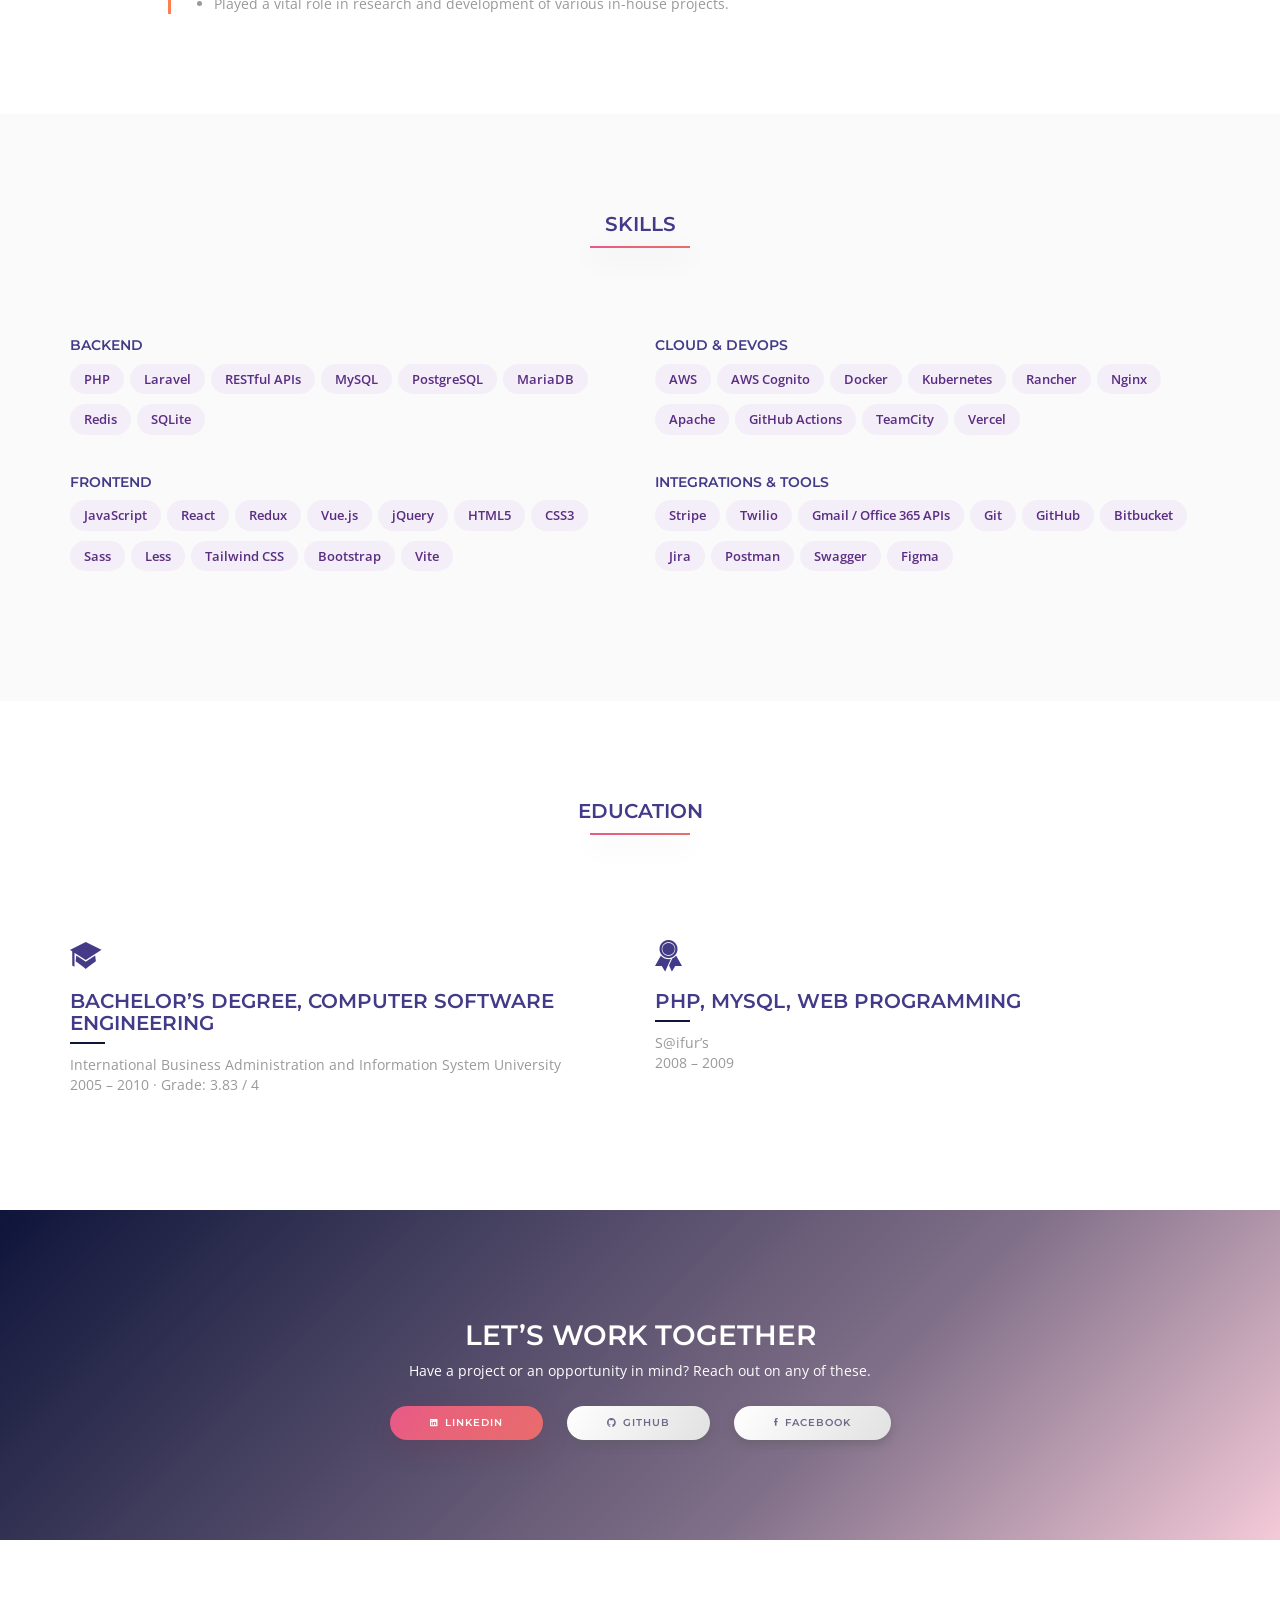
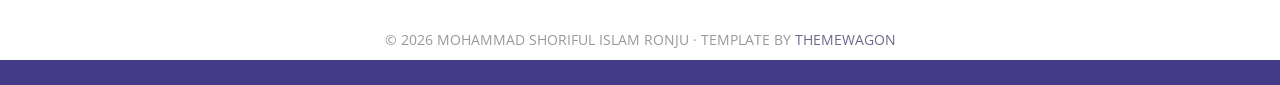
==== commit be96f1f9: "Add favicon images: PNG and SVG formats - Added a 32x32 PNG favicon image to the project. - Created " ====
--- a/index.html
+++ b/index.html
@@ -7,6 +7,9 @@
     <meta http-equiv="x-ua-compatible" content="ie=edge">
     <meta name="description" content="Mohammad Shoriful Islam Ronju — Full Stack PHP Developer (PHP, Laravel, JavaScript, React, Vue) based in Dhaka, Bangladesh.">
     <title>Mohammad Shoriful Islam Ronju | Full Stack PHP Developer</title>
+    <link rel="icon" href="images/favicon/favicon.svg" type="image/svg+xml">
+    <link rel="icon" href="images/favicon/favicon-32.png" sizes="32x32" type="image/png">
+    <link rel="apple-touch-icon" href="images/favicon/apple-touch-icon.png">
 
     <!-- Bootstrap CSS -->
     <link rel="stylesheet" href="css/bootstrap.min.css">
